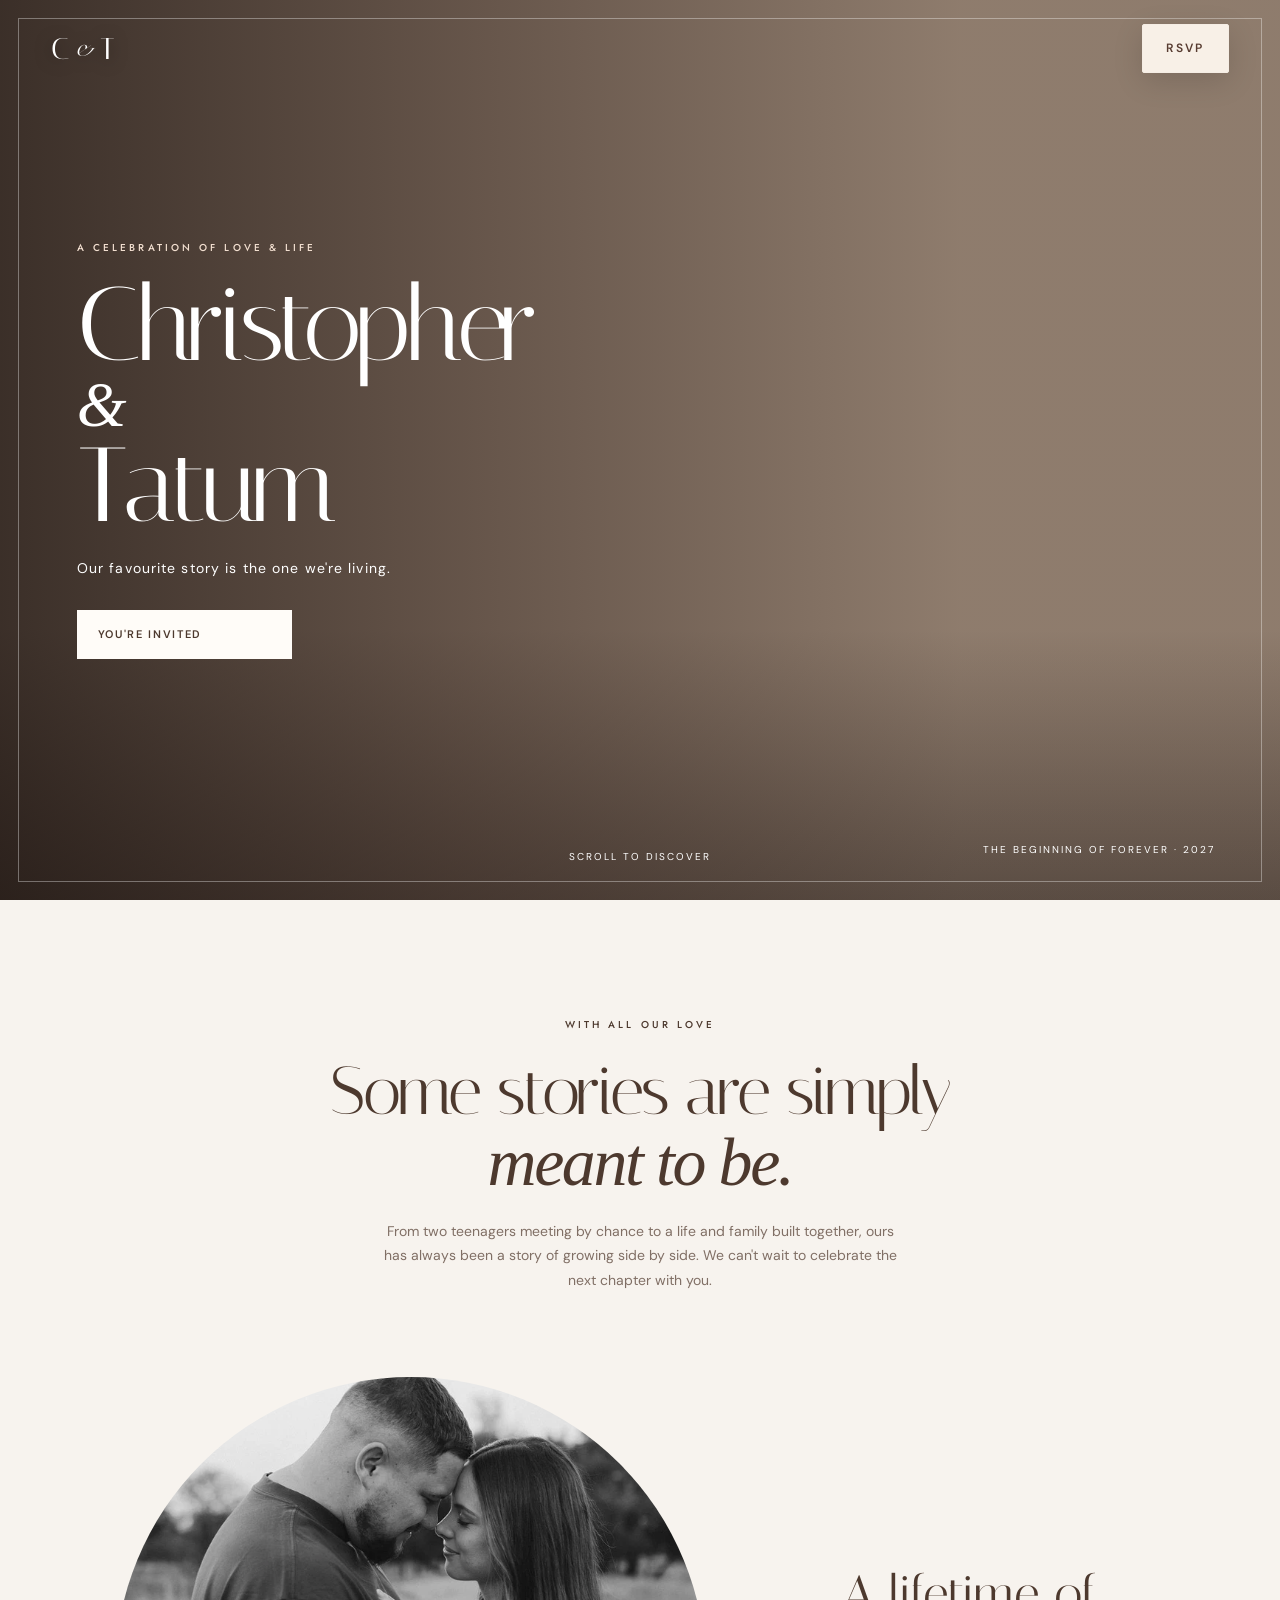
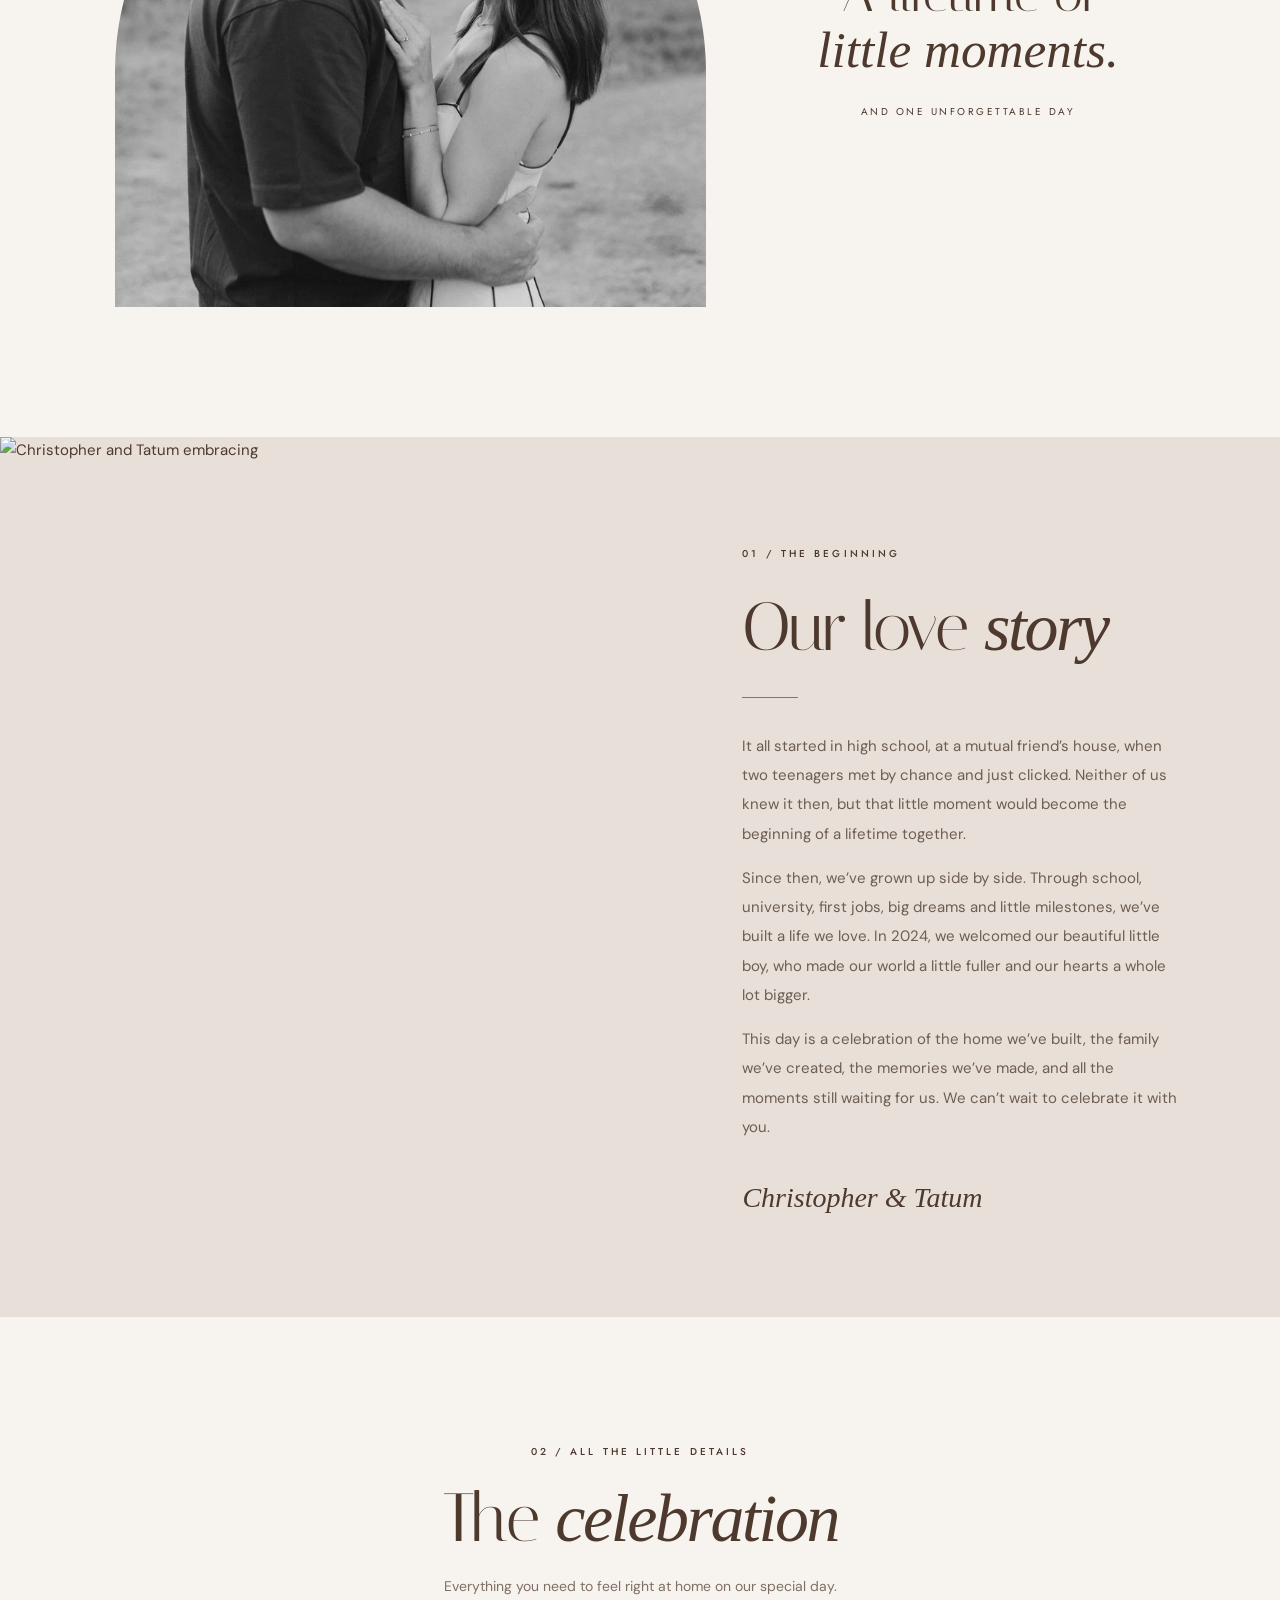
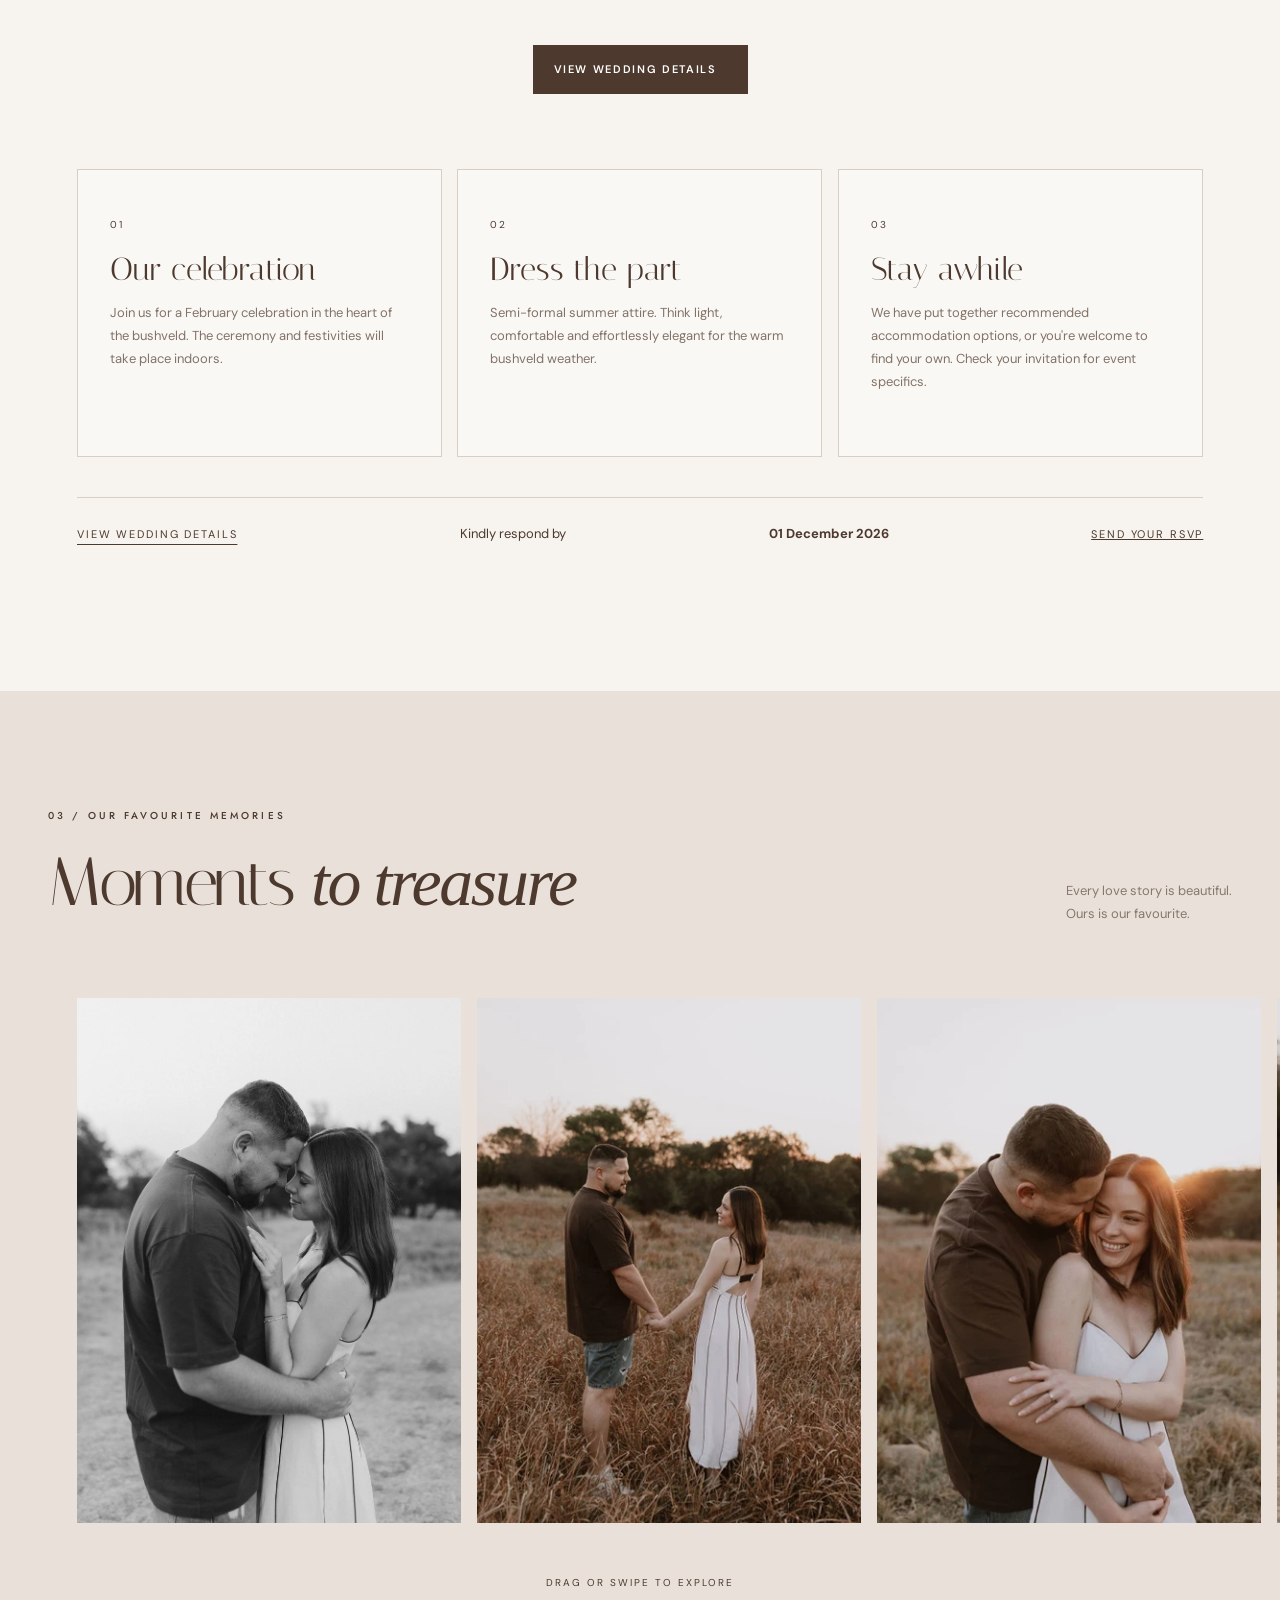
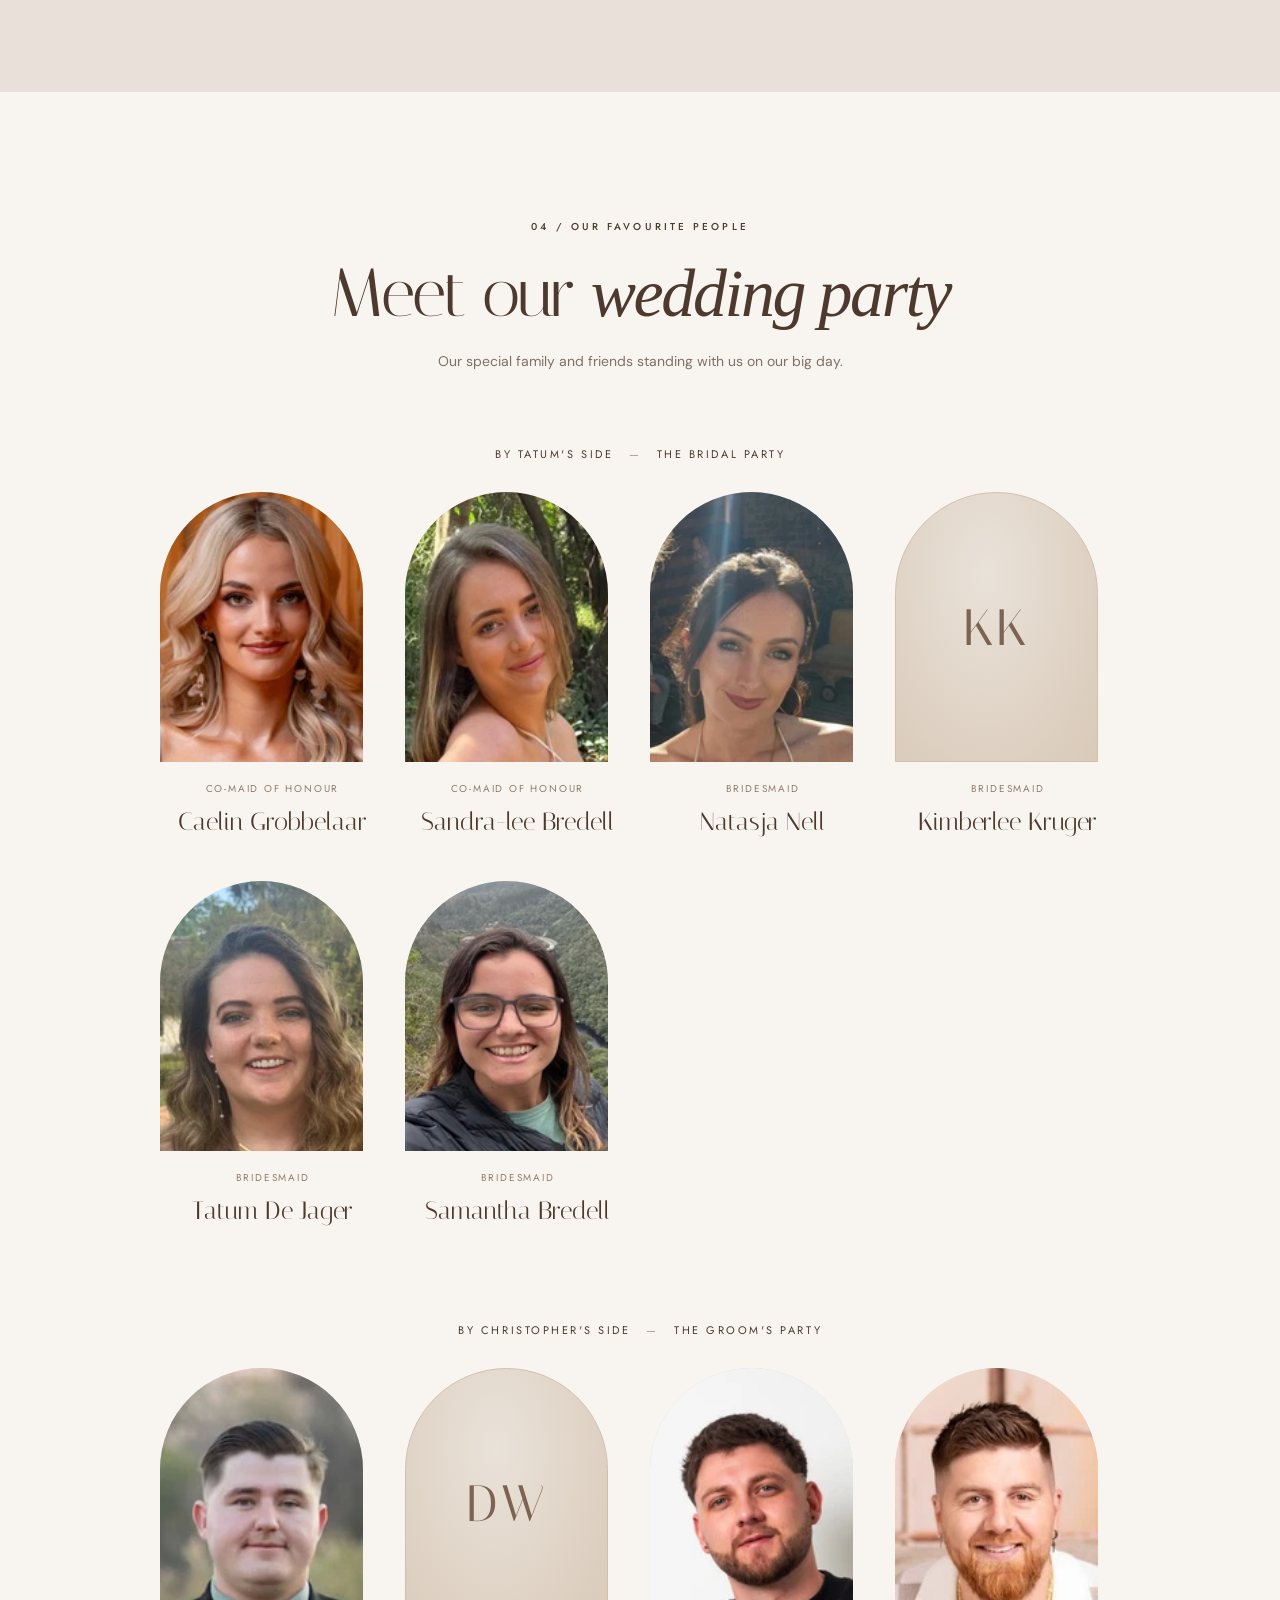
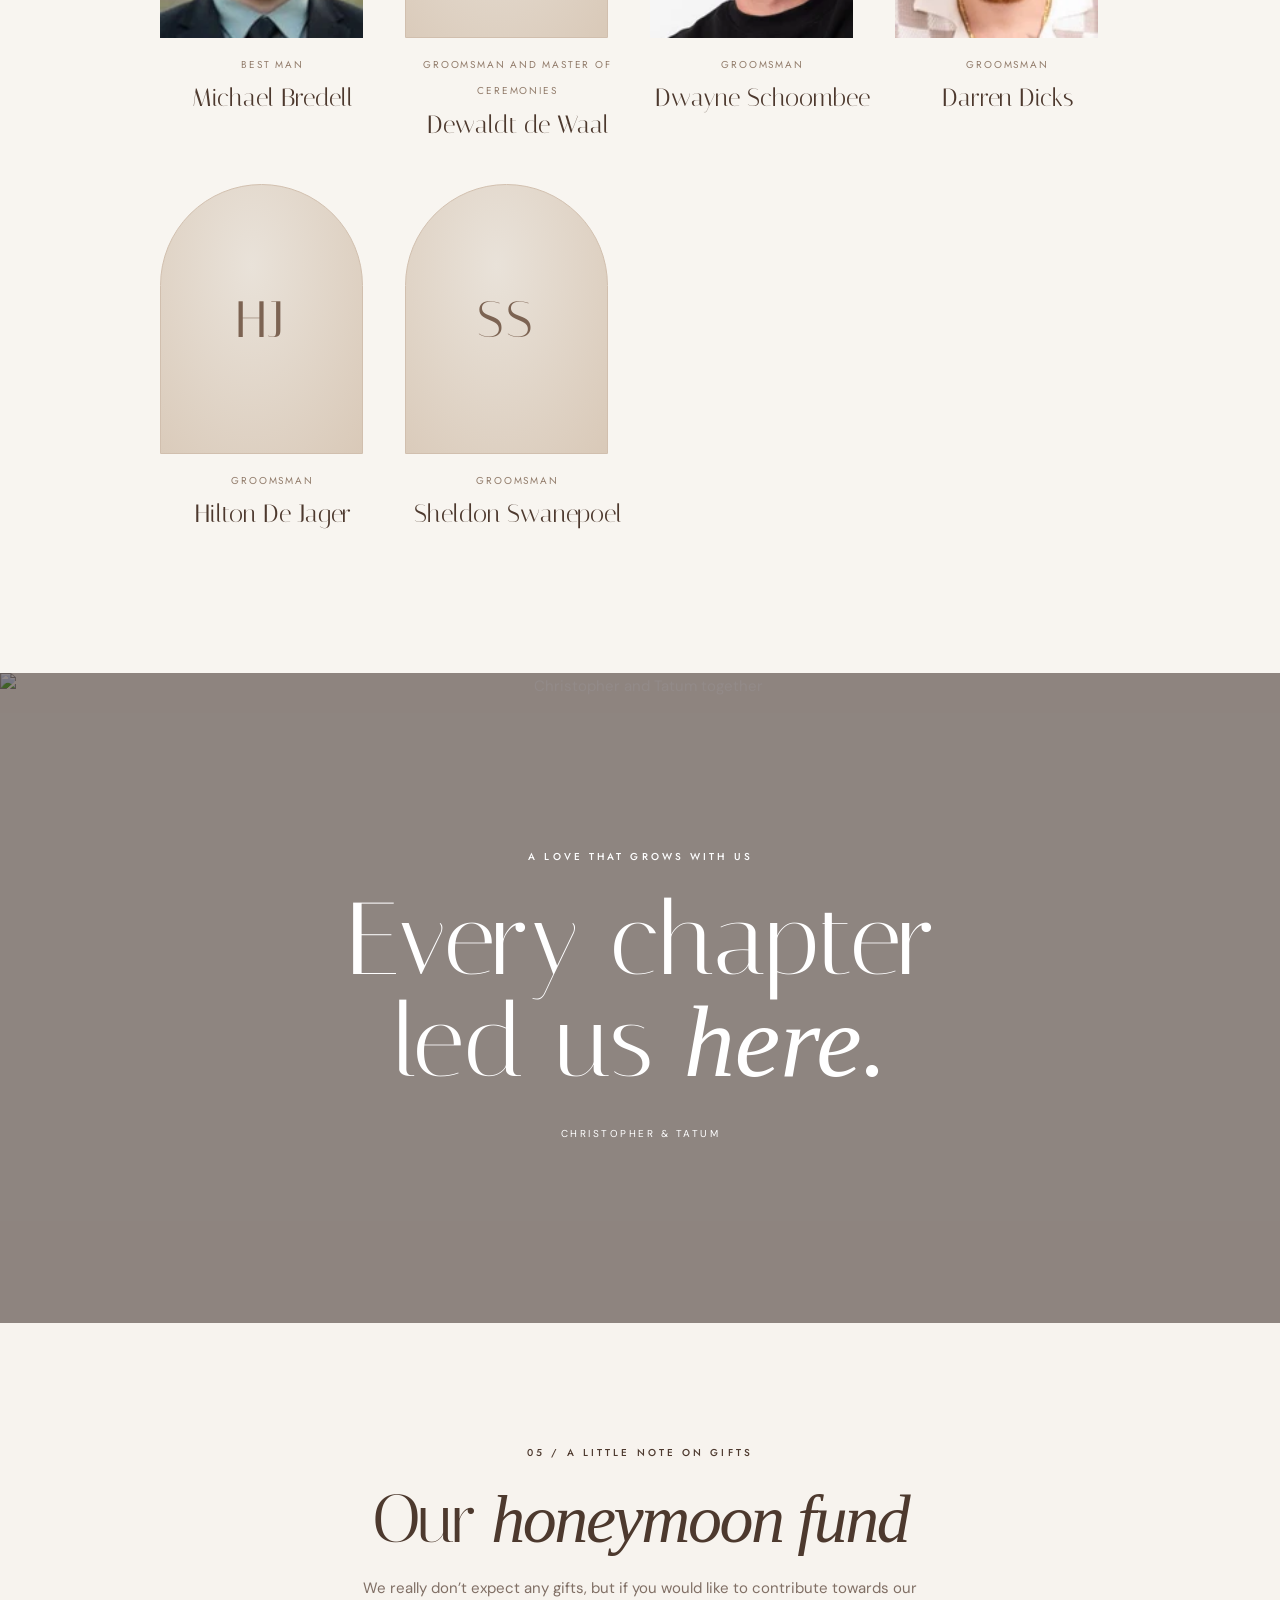
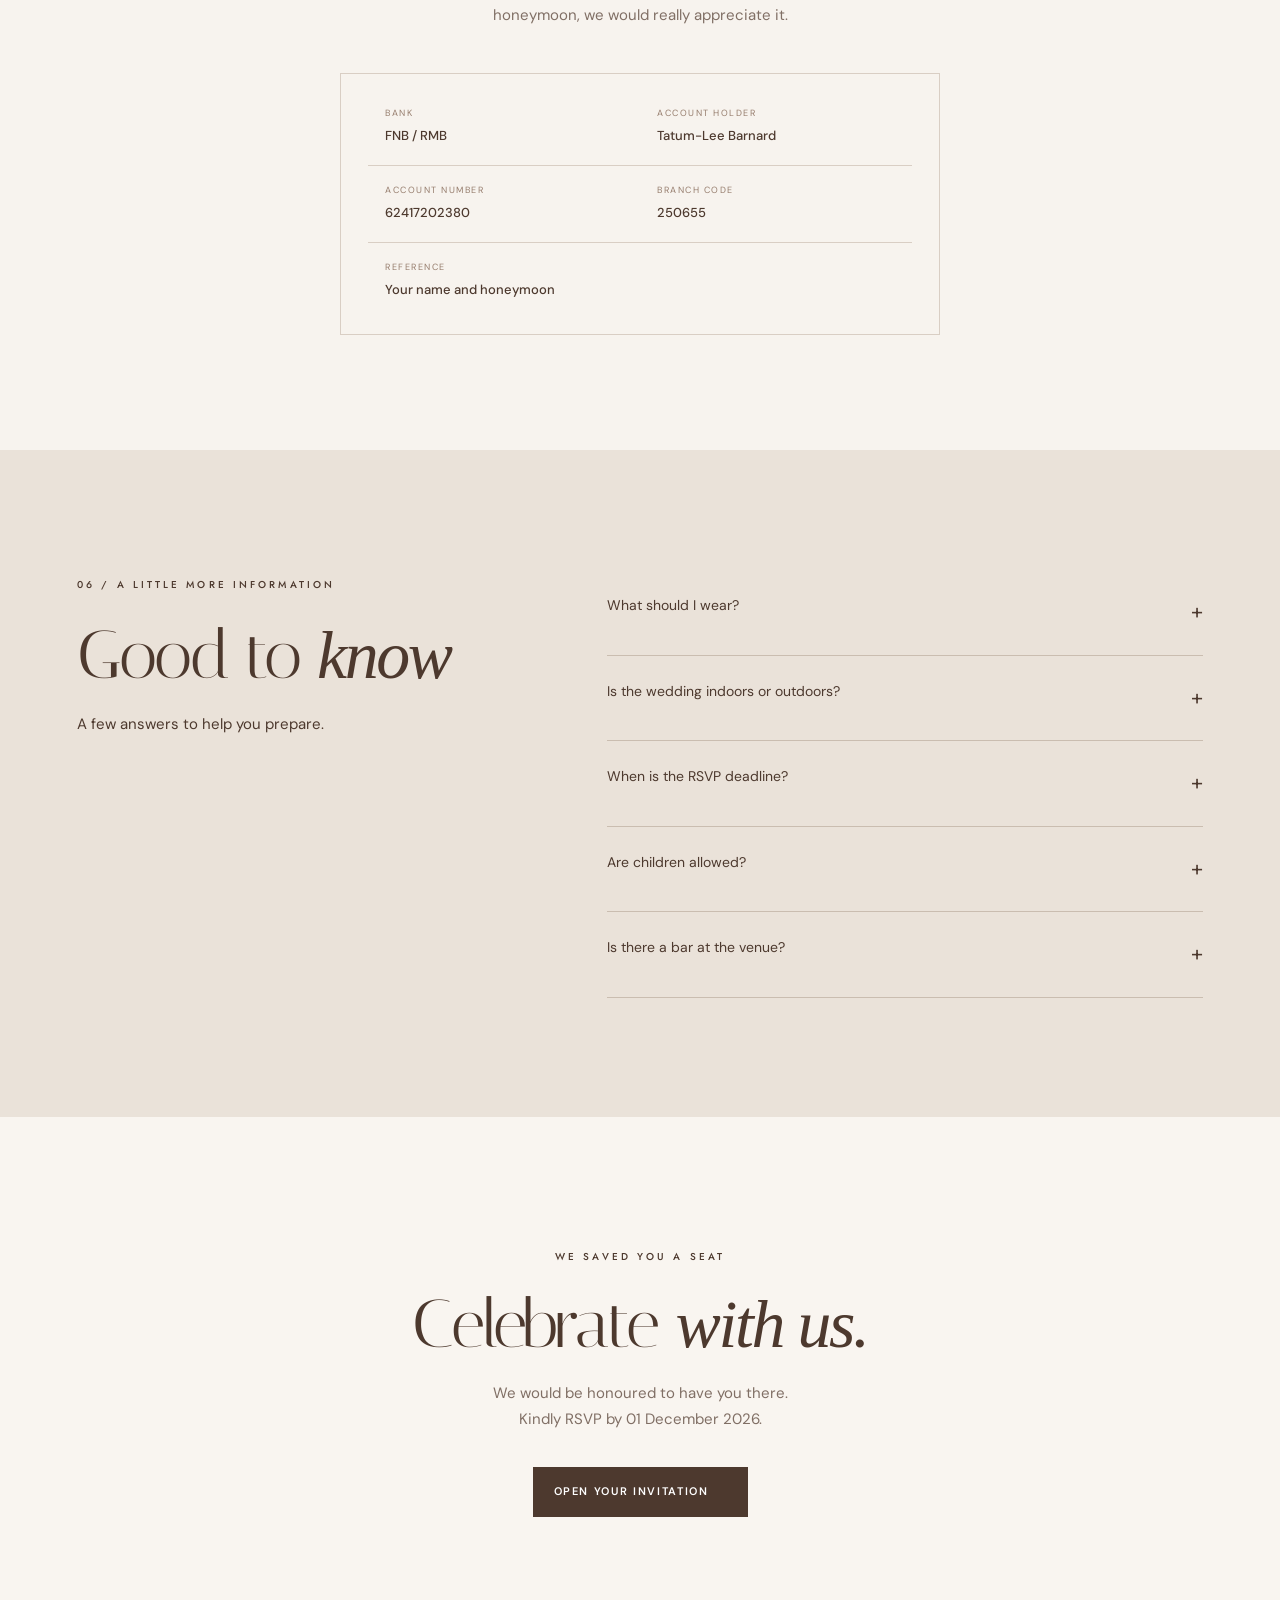
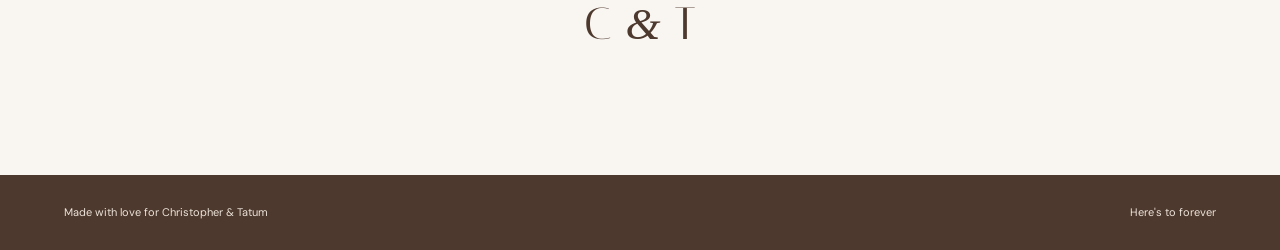
==== index.html @ 732351ff "Remove emojis, arrows and ornamental symbols from all pages Co-Authored-By: Claude Sonnet 5.5 <norep" ====
<!DOCTYPE html>

<html lang="en"><head><meta charset="utf-8"/><meta content="width=device-width, initial-scale=1" name="viewport"/><meta content="#f4efe9" name="theme-color"/><meta content="Celebrate the wedding of Christopher and Tatum. Their story, wedding party, guest information and RSVP." name="description"/><title>Christopher &amp; Tatum — Our Wedding</title><link href="https://fonts.googleapis.com" rel="preconnect"/><link crossorigin="" href="https://fonts.gstatic.com" rel="preconnect"/><link href="https://fonts.googleapis.com/css2?family=DM+Sans:wght@300;400;500;600&amp;family=Italiana&amp;family=Jost:wght@300;400;500&amp;display=swap" rel="stylesheet"/><link href="styles.css" rel="stylesheet"/></head><body>
<div aria-hidden="true" id="progress"></div>
<header class="floating-header"><a aria-label="Christopher and Tatum home" class="monogram" href="#top">C <i>&amp;</i> T</a><a class="head-rsvp" href="rsvp.html">RSVP</a></header>
<main id="top">
<section class="hero"><div class="hero-image"><img alt="Christopher and Tatum together in the bushveld" fetchpriority="high" src="https://pehrklnvmjwsuyjyjtjq.supabase.co/storage/v1/object/public/Wedding%20Pictures/WhatsApp%20Image%202026-10-19%20at%2013.33.57%20%281%29.jpeg"/></div><div class="hero-shade"></div><div class="hero-frame"></div><div class="hero-content"><div class="eyebrow hero-kicker">A celebration of love &amp; life</div><h1><span>Christopher</span><em>&amp;</em><span>Tatum</span></h1><p>Our favourite story is the one we're living.</p><a class="btn btn-light" href="rsvp.html">You're invited</a></div><a class="scroll-cue" href="#welcome"><span>Scroll to discover</span></a><div class="hero-counter">THE BEGINNING OF FOREVER · 2027</div></section>
<section class="welcome cream" id="welcome"><div class="section-intro reveal"><span class="eyebrow">With all our love</span><h2>Some stories are simply <em>meant to be.</em></h2><p>From two teenagers meeting by chance to a life and family built together, ours has always been a story of growing side by side. We can't wait to celebrate the next chapter with you.</p></div><div class="intro-images"><figure class="arch-image reveal"><img alt="Christopher and Tatum sharing a moment" loading="lazy" src="assets/couple-2.webp"/></figure><div class="intro-quote reveal">A lifetime of<br/><em>little moments.</em><span>and one unforgettable day</span></div></div></section>
<section class="story" id="story"><div class="story-photo reveal"><img alt="Christopher and Tatum embracing" loading="lazy" src="https://pehrklnvmjwsuyjyjtjq.supabase.co/storage/v1/object/public/Wedding%20Pictures/WhatsApp%20Image%202026-10-19%20at%2013.33.58.jpeg"/></div><div class="story-copy reveal"><span class="eyebrow">01 / The beginning</span><h2>Our love <em>story</em></h2><div class="rule"></div><p>It all started in high school, at a mutual friend’s house, when two teenagers met by chance and just clicked. Neither of us knew it then, but that little moment would become the beginning of a lifetime together.</p><p>Since then, we’ve grown up side by side. Through school, university, first jobs, big dreams and little milestones, we’ve built a life we love. In 2024, we welcomed our beautiful little boy, who made our world a little fuller and our hearts a whole lot bigger.</p><p>This day is a celebration of the home we’ve built, the family we’ve created, the memories we’ve made, and all the moments still waiting for us. We can’t wait to celebrate it with you.</p><span class="signature">Christopher &amp; Tatum</span></div></section>
<section class="details cream" id="details"><div class="section-intro reveal"><span class="eyebrow">02 / All the little details</span><h2>The <em>celebration</em></h2><p>Everything you need to feel right at home on our special day.</p><a class="btn btn-dark details-action" href="rsvp.html?view=details">View wedding details</a></div><div class="details-grid"><article class="detail-card reveal"><span class="card-number">01</span><h3>Our celebration</h3><p>Join us for a February celebration in the heart of the bushveld. The ceremony and festivities will take place indoors.</p></article><article class="detail-card reveal"><span class="card-number">02</span><h3>Dress the part</h3><p>Semi-formal summer attire. Think light, comfortable and effortlessly elegant for the warm bushveld weather.</p></article><article class="detail-card reveal"><span class="card-number">03</span><h3>Stay awhile</h3><p>We have put together recommended accommodation options, or you're welcome to find your own. Check your invitation for event specifics.</p></article></div><div class="detail-foot reveal"><a class="view-details-link" href="rsvp.html?view=details">View wedding details</a>Kindly respond by <strong>01 December 2026</strong><a href="rsvp.html">Send your RSVP</a></div></section>
<section class="gallery-section" id="gallery"><div class="gallery-head reveal"><div><span class="eyebrow">03 / Our favourite memories</span><h2>Moments <em>to treasure</em></h2></div><p>Every love story is beautiful.<br/>Ours is our favourite.</p></div><div aria-label="Photo gallery" class="gallery-track"><button aria-label="Enlarge photo 1" class="gallery-card" data-image="assets/couple-2.webp" type="button"><img alt="Christopher and Tatum sharing a tender moment" loading="lazy" src="assets/couple-2.webp"/></button><button aria-label="Enlarge photo 2" class="gallery-card" data-image="assets/couple-3.webp" type="button"><img alt="Christopher and Tatum holding hands outdoors" loading="lazy" src="assets/couple-3.webp"/></button><button aria-label="Enlarge photo 3" class="gallery-card" data-image="assets/couple-4.webp" type="button"><img alt="Christopher and Tatum embracing in the grass" loading="lazy" src="assets/couple-4.webp"/></button><button aria-label="Enlarge photo 4" class="gallery-card" data-image="assets/couple-5.webp" type="button"><img alt="The couple smiling together at sunset" loading="lazy" src="assets/couple-5.webp"/></button><button aria-label="Enlarge photo 5" class="gallery-card" data-image="assets/couple-6.webp" type="button"><img alt="The couple sharing a happy moment" loading="lazy" src="assets/couple-6.webp"/></button><button aria-label="Enlarge photo 6" class="gallery-card" data-image="assets/couple-7.webp" type="button"><img alt="Christopher and Tatum walking hand in hand" loading="lazy" src="assets/couple-7.webp"/></button></div><p class="gallery-hint">Drag or swipe to explore</p></section>
<section class="party-section cream" id="party"><div class="section-intro reveal"><span class="eyebrow">04 / Our favourite people</span><h2>Meet our <em>wedding party</em></h2><p>Our special family and friends standing with us on our big day.</p></div><div class="party-label reveal">BY TATUM'S SIDE <span>—</span> THE BRIDAL PARTY</div><div class="people-grid"><article class="person reveal"><div class="person-photo"><img alt="Portrait of Caelin Grobbelaar" loading="lazy" src="assets/party-1.webp"/></div><div class="person-info"><span>Co-Maid of Honour</span><h3>Caelin Grobbelaar</h3></div></article> <article class="person reveal"><div class="person-photo"><img alt="Portrait of Sandra-lee Bredell" loading="lazy" src="assets/party-2.webp"/></div><div class="person-info"><span>Co-Maid of Honour</span><h3>Sandra-lee Bredell</h3></div></article> <article class="person reveal"><div class="person-photo"><img alt="Portrait of Natasja Nell" loading="lazy" src="assets/party-3.webp"/></div><div class="person-info"><span>Bridesmaid</span><h3>Natasja Nell</h3></div></article><article class="person reveal"><div aria-label="Portrait not provided for Kimberlee Kruger" class="person-photo placeholder-photo" role="img"><div aria-hidden="true" class="portrait-monogram"><strong>KK</strong></div></div><div class="person-info"><span>Bridesmaid</span><h3>Kimberlee Kruger</h3></div></article> <article class="person reveal"><div class="person-photo"><img alt="Portrait of Tatum De Jager" loading="lazy" src="assets/party-4.webp"/></div><div class="person-info"><span>Bridesmaid</span><h3>Tatum De Jager</h3></div></article> <article class="person reveal"><div class="person-photo"><img alt="Portrait of Samantha Bredell" loading="lazy" src="assets/party-5.webp"/></div><div class="person-info"><span>Bridesmaid</span><h3>Samantha Bredell</h3></div></article></div><div class="party-label reveal">BY CHRISTOPHER'S SIDE <span>—</span> THE GROOM'S PARTY</div><div class="people-grid"><article class="person reveal"><div class="person-photo"><img alt="Portrait of Michael Bredell" loading="lazy" src="assets/party-6.webp"/></div><div class="person-info"><span>Best man</span><h3>Michael Bredell</h3></div></article><article class="person reveal"><div aria-label="Portrait not provided for Dewaldt de Waal" class="person-photo placeholder-photo" role="img"><div aria-hidden="true" class="portrait-monogram"><strong>DW</strong></div></div><div class="person-info"><span>Groomsman and Master of Ceremonies</span><h3>Dewaldt de Waal</h3></div></article> <article class="person reveal"><div class="person-photo"><img alt="Portrait of Dwayne Schoombee" loading="lazy" src="assets/party-7.webp"/></div><div class="person-info"><span>Groomsman</span><h3>Dwayne Schoombee</h3></div></article> <article class="person reveal"><div class="person-photo"><img alt="Portrait of Darren Dicks" loading="lazy" src="assets/party-8.webp"/></div><div class="person-info"><span>Groomsman</span><h3>Darren Dicks</h3></div></article><article class="person reveal"><div aria-label="Portrait not provided for Hilton De Jager" class="person-photo placeholder-photo" role="img"><div aria-hidden="true" class="portrait-monogram"><strong>HJ</strong></div></div><div class="person-info"><span>Groomsman</span><h3>Hilton De Jager</h3></div></article><article class="person reveal"><div aria-label="Portrait not provided for Sheldon Swanepoel" class="person-photo placeholder-photo" role="img"><div aria-hidden="true" class="portrait-monogram"><strong>SS</strong></div></div><div class="person-info"><span>Groomsman</span><h3>Sheldon Swanepoel</h3></div></article></div></section>
<section class="quote-section"><img alt="Christopher and Tatum together" loading="lazy" src="https://pehrklnvmjwsuyjyjtjq.supabase.co/storage/v1/object/public/Wedding%20Pictures/WhatsApp%20Image%202026-10-19%20at%2013.33.59%20%282%29.jpeg"/><div class="quote-overlay"></div><div class="quote-content reveal"><div class="eyebrow">A love that grows with us</div><h2>Every chapter<br/>led us <em>here.</em></h2><span>CHRISTOPHER &amp; TATUM</span></div></section>
<section class="fund-section cream" id="gifts"><div class="fund-inner reveal"><span class="eyebrow">05 / A little note on gifts</span><h2>Our <em>honeymoon fund</em></h2><p>We really don’t expect any gifts, but if you would like to contribute towards our honeymoon, we would really appreciate it.</p><div class="bank-box"><div><small>BANK</small><strong>FNB / RMB</strong></div><div><small>ACCOUNT HOLDER</small><strong>Tatum-Lee Barnard</strong></div><div><small>ACCOUNT NUMBER</small><strong>62417202380</strong></div><div><small>BRANCH CODE</small><strong>250655</strong></div><div class="wide"><small>REFERENCE</small><strong>Your name and honeymoon</strong></div></div></div></section>
<section class="faq-section" id="faq"><div class="faq-heading reveal"><span class="eyebrow">06 / A little more information</span><h2>Good to <em>know</em></h2><p>A few answers to help you prepare.</p></div><div class="faq-list reveal"><details class="faq-item"><summary>What should I wear?<span aria-hidden="true">+</span></summary><p>Semi-formal summer attire. As the wedding is in the heart of the bushveld in February, please keep it light, comfortable and elegant.</p></details><details class="faq-item"><summary>Is the wedding indoors or outdoors?<span aria-hidden="true">+</span></summary><p>Both the ceremony and celebration will take place indoors.</p></details><details class="faq-item"><summary>When is the RSVP deadline?<span aria-hidden="true">+</span></summary><p>Please submit your RSVP by 01 December 2026.</p></details><details class="faq-item"><summary>Are children allowed?<span aria-hidden="true">+</span></summary><p>We love your little ones, but this is an adults-only celebration unless children are specifically mentioned on your invitation.</p></details><details class="faq-item"><summary>Is there a bar at the venue?<span aria-hidden="true">+</span></summary><p>There is a cash bar. Card facilities may be limited, so we recommend bringing cash.</p></details></div></section>
<section class="final-cta"><span class="eyebrow">We saved you a seat</span><h2>Celebrate <em>with us.</em></h2><p>We would be honoured to have you there.<br/>Kindly RSVP by 01 December 2026.</p><a class="btn btn-dark" href="rsvp.html">Open your invitation</a><div class="final-signature">C <em>&amp;</em> T</div></section>
</main><footer>Made with love for Christopher &amp; Tatum <span>Here's to forever</span></footer>
<div aria-label="Wedding photograph" aria-modal="true" class="lightbox" hidden="" id="lightbox" role="dialog"><button aria-label="Close enlarged photo" class="lightbox-close" type="button">Close</button><button aria-label="Previous photo" class="lightbox-prev" type="button">Previous</button><img alt="Enlarged wedding photograph" id="lightbox-image"/><button aria-label="Next photo" class="lightbox-next" type="button">Next</button></div><script defer="" src="script.js"></script></body></html>
---- styles.css ----
:root{--cream:#f7f3ee;--paper:#fffcf8;--ink:#4d392e;--taupe:#8b7262;--gold:#a9947d;--line:#d9cec4}*{box-sizing:border-box}html{scroll-behavior:smooth}body{margin:0;background:var(--cream);color:var(--ink);font:400 15px/1.75 'DM Sans',sans-serif;overflow-x:hidden}a{color:inherit}button{font:inherit}img{display:block;width:100%;height:100%;object-fit:cover}.cream{background:var(--cream)}em{font-weight:400;font-style:italic;font-family:Georgia,serif}.eyebrow{font:500 10px/1.4 Jost,sans-serif;letter-spacing:.31em;text-transform:uppercase}.floating-header{position:fixed;top:24px;left:clamp(16px,4vw,70px);right:clamp(16px,4vw,70px);z-index:40;display:flex;align-items:center;justify-content:space-between;pointer-events:none}.floating-header a{pointer-events:auto}.monogram{display:flex;align-items:center;gap:6px;text-decoration:none;color:#fff;font:30px Italiana,serif;text-shadow:0 2px 16px #0008;transition:color .3s}.monogram i{font-size:20px}.head-rsvp{background:#f8f0e7;color:#583c31;border:1px solid #f5ede4;box-shadow:0 8px 30px #0002;border-radius:2px;text-decoration:none;font-size:12px;font-weight:600;letter-spacing:.2em;padding:13px 23px;transition:transform .3s,background .3s}.head-rsvp:hover{background:#e9dccb;transform:translateY(-3px)}.head-rsvp span{font-size:17px;margin-left:13px}.header-scrolled .monogram{color:var(--ink);text-shadow:0 1px 18px #fff}.hero{min-height:760px;height:100svh;position:relative;background:#9f8b7a;color:white;overflow:hidden;display:grid;place-items:center;text-align:center}.hero-image,.hero-shade,.hero-frame{position:absolute;inset:0}.hero-image img{animation:heroZoom 19s ease-out both;object-position:center 43%}.hero-shade{background:linear-gradient(180deg,#291a1890 0%,#2c1a1440 32%,#2719108a 100%)}.hero-frame{inset:18px;border:1px solid #ffffff59;pointer-events:none}.hero-content{position:relative;z-index:2;padding:30px;animation:enter 1.25s .15s both}.hero h1{font:clamp(75px,11vw,170px)/.87 Italiana,Georgia,serif;letter-spacing:-.05em;margin:27px 0 20px}.hero h1 span{display:block}.hero h1 em{display:block;font:italic clamp(43px,6vw,80px) Georgia,serif;line-height:1.1}.hero-content p{font-size:14px;letter-spacing:.08em;margin:16px 0 30px}.hero-kicker{color:#f2dfd0}.btn{display:inline-flex;align-items:center;justify-content:space-between;gap:45px;padding:15px 21px;min-width:215px;text-decoration:none;letter-spacing:.15em;text-transform:uppercase;font-size:11px;font-weight:600;transition:transform .3s,background .3s}.btn:hover{transform:translateY(-5px)}.btn span{font-size:19px}.btn-light{background:var(--paper);color:var(--ink)}.btn-dark{background:var(--ink);color:white}.scroll-cue{position:absolute;bottom:35px;left:50%;transform:translateX(-50%);color:white;display:flex;align-items:center;gap:13px;text-decoration:none;z-index:3;font-size:10px;text-transform:uppercase;letter-spacing:.2em}.scroll-cue b{font-size:20px}.hero-counter{position:absolute;bottom:42px;right:65px;font-size:10px;letter-spacing:.2em}.welcome{padding:110px clamp(22px,6vw,100px) 130px}.section-intro{text-align:center;max-width:640px;margin:auto}.section-intro h2,.gallery-head h2,.story-copy h2,.faq-heading h2,.fund-inner h2,.final-cta h2{font:clamp(42px,5.3vw,83px)/1.05 Italiana,Georgia,serif;font-weight:400;letter-spacing:-.035em;margin:20px 0}.section-intro p{font-size:14px;color:#806f65;max-width:520px;margin:20px auto}.intro-images{position:relative;max-width:1050px;margin:85px auto 0;display:grid;grid-template-columns:1.2fr .8fr;align-items:center;gap:65px}.arch-image{margin:0;height:530px;overflow:hidden;border-radius:350px 350px 0 0}.intro-quote{text-align:center;font:clamp(31px,4vw,64px)/1.1 Italiana,serif}.intro-quote em{display:block}.intro-quote span{display:block;font:10px Jost,sans-serif;letter-spacing:.25em;text-transform:uppercase;margin-top:25px}.story{display:grid;grid-template-columns:1fr 1fr;min-height:750px;background:#e8e0d8}.story-photo{min-height:710px;overflow:hidden}.story-photo img{transition:transform 1s}.story-photo:hover img{transform:scale(1.04)}.story-copy{align-self:center;padding:clamp(40px,8vw,130px)}.story-copy h2{margin-top:26px}.story-copy p{color:#6d5d53;line-height:1.95}.rule{width:56px;height:1px;background:var(--taupe);margin:34px 0}.signature{font:italic 28px Georgia,serif;display:block;margin-top:40px}.details,.party-section,.faq-section{padding:120px clamp(18px,6vw,110px)}.details-grid{max-width:1140px;margin:75px auto 40px;display:grid;grid-template-columns:repeat(3,1fr);gap:15px}.detail-card{border:1px solid var(--line);padding:40px 32px 50px;background:#ffffff6b;transition:transform .35s,box-shadow .35s}.detail-card:hover{transform:translateY(-8px);box-shadow:0 20px 40px #5b3b2314}.detail-icon{font-size:40px;margin:25px 0}.card-number{font-size:10px;letter-spacing:.18em}.detail-card h3{font:32px Italiana,serif;margin:14px 0}.detail-card p{color:#827267;font-size:13px}.detail-foot{display:flex;align-items:center;justify-content:space-between;max-width:1140px;margin:auto;border-top:1px solid var(--line);padding:25px 0;font-size:13px}.detail-foot a{text-transform:uppercase;letter-spacing:.17em;font-size:11px}.gallery-section{padding:110px 0 90px;background:#e9e1d9;overflow:hidden}.gallery-head{display:flex;justify-content:space-between;align-items:end;max-width:1300px;margin:0 auto 60px;padding:0 48px}.gallery-head p{font-size:13px;color:#87776c}.gallery-track{display:flex;overflow-x:auto;gap:16px;padding:0 6vw 24px;scroll-snap-type:x mandatory;scrollbar-width:thin;scrollbar-color:#aa9789 transparent}.gallery-card{position:relative;border:0;min-width:clamp(260px,30vw,410px);height:clamp(360px,41vw,540px);padding:0;overflow:hidden;background:#b8a79b;scroll-snap-align:center;cursor:zoom-in}.gallery-card img{transition:transform .7s}.gallery-card:hover img{transform:scale(1.065)}.zoom-icon{position:absolute;right:16px;bottom:17px;background:#fffcf9ee;width:36px;height:36px;display:grid;place-items:center}.gallery-hint{text-align:center;font-size:10px;letter-spacing:.2em;text-transform:uppercase;margin-top:27px}.party-section{background:#f8f5f0}.party-label{text-align:center;font:11px Jost,sans-serif;letter-spacing:.23em;margin:72px auto 30px}.party-label span{margin:0 10px;color:var(--gold)}.people-grid{display:grid;grid-template-columns:repeat(4,1fr);gap:28px;max-width:1230px;margin:0 auto}.person{min-width:0}.person-photo{height:clamp(210px,26vw,360px);border-radius:180px 180px 0 0;overflow:hidden;background:#dfd4c7}.person-photo img{object-position:center 22%;transition:transform .6s}.person:hover img{transform:scale(1.07)}.person-info{text-align:center;padding:20px 4px}.person-info span{font:10px Jost,sans-serif;letter-spacing:.18em;text-transform:uppercase;color:#927c6b}.person-info h3{font:25px Italiana,Georgia,serif;margin:7px 0}.quote-section{height:650px;position:relative;color:#fff;display:grid;place-items:center;text-align:center;overflow:hidden}.quote-section>img,.quote-overlay{position:absolute;inset:0}.quote-overlay{background:#2a1b1682}.quote-content{position:relative;padding:25px}.quote-content h2{font:clamp(55px,8vw,110px)/1 Italiana,serif;margin:25px 0}.quote-content>span{font-size:10px;letter-spacing:.25em}.fund-section{padding:115px 20px}.fund-inner{text-align:center;max-width:600px;margin:auto}.fund-inner p{color:#806f65}.bank-box{text-align:left;border:1px solid var(--line);display:grid;grid-template-columns:1fr 1fr;margin:45px 0 0;padding:15px 27px}.bank-box div{border-bottom:1px solid var(--line);padding:17px}.bank-box .wide{grid-column:1/-1;border:0}.bank-box small{display:block;font-size:9px;letter-spacing:.17em;color:#967d6d}.bank-box strong{font-size:13px;font-weight:500}.faq-section{display:grid;grid-template-columns:.85fr 1.15fr;gap:90px;background:#eae2d9}.faq-heading h2{margin-top:24px}.faq-list{align-self:center}.faq-item{border-bottom:1px solid #cabdb0}.faq-item summary{list-style:none;cursor:pointer;padding:23px 0;font-size:14px;display:flex;justify-content:space-between;gap:18px}.faq-item summary::-webkit-details-marker{display:none}.faq-item summary span{font-size:22px;transition:transform .3s}.faq-item[open] summary span{transform:rotate(45deg)}.faq-item p{font-size:13px;color:#7d6d61;line-height:1.8;padding:0 30px 20px 0;margin:0}.final-cta{padding:125px 20px;text-align:center;background:#f9f5f0}.final-cta p{margin:20px auto 35px;color:#806f65}.final-signature{margin-top:80px;font:45px Italiana,serif}footer{background:#4d392e;color:#ede3d9;display:flex;justify-content:space-between;padding:28px 5vw;font-size:11px}.lightbox[hidden]{display:none}.lightbox{position:fixed;z-index:100;inset:0;background:#140d0be9;display:flex;justify-content:center;align-items:center}.lightbox img{width:auto;height:auto;max-height:85vh;max-width:83vw;object-fit:contain}.lightbox button{position:absolute;cursor:pointer;border:none;background:#ffffff20;color:#fff;padding:10px 15px;font-size:28px}.lightbox-close{top:25px;right:30px}.lightbox-prev{left:18px}.lightbox-next{right:18px}#progress{position:fixed;top:0;left:0;height:3px;width:0;background:#b69a82;z-index:100}.reveal{opacity:0;transform:translateY(30px);transition:opacity .9s,transform .9s}.reveal.visible{opacity:1;transform:translateY(0)}.head-rsvp:focus-visible,.btn:focus-visible,button:focus-visible{outline:3px solid #b69a82;outline-offset:4px}@keyframes heroZoom{from{transform:scale(1.13)}to{transform:scale(1)}}@keyframes enter{from{opacity:0;transform:translateY(24px)}to{opacity:1;transform:translateY(0)}}
@media(max-width:900px){.people-grid{grid-template-columns:repeat(3,1fr);gap:15px}.story-copy{padding:35px}.faq-section{gap:35px}.intro-images{gap:25px}.hero-counter{display:none}}@media(max-width:640px){.floating-header{left:17px;right:17px;top:17px}.monogram{font-size:26px}.head-rsvp{font-size:11px;padding:12px 15px;letter-spacing:.12em}.hero{min-height:620px;height:100svh}.hero-image img{object-position:52% center}.hero-frame{inset:9px}.hero h1{font-size:clamp(63px,16vw,100px)}.hero h1 em{font-size:55px}.hero-content p{font-size:12px}.scroll-cue{bottom:20px}.welcome{padding:80px 22px}.intro-images{display:block;margin-top:50px}.arch-image{height:420px}.intro-quote{padding:50px 0 0}.story{display:flex;flex-direction:column}.story-photo{min-height:0;height:420px}.story-copy{padding:60px 25px 75px}.details,.party-section,.faq-section{padding:75px 19px}.details-grid{grid-template-columns:1fr;gap:12px;margin-top:40px}.detail-card{padding:26px}.detail-icon{margin:5px 0;font-size:30px}.detail-card h3{margin:9px 0}.detail-card p{margin:5px 0}.detail-foot{display:block;text-align:center;line-height:2.3}.detail-foot a{display:block}.gallery-head{display:block;padding:0 23px;margin-bottom:35px}.gallery-track{gap:12px;padding-left:22px}.gallery-card{min-width:78vw;height:430px}.people-grid{grid-template-columns:repeat(2,minmax(0,1fr));gap:13px}.person-photo{height:245px}.person-info h3{font-size:20px}.party-label{font-size:9px;margin-top:48px}.quote-section{height:470px}.bank-box{padding:7px;gap:0}.bank-box div{padding:13px 8px}.bank-box strong{font-size:11px;overflow-wrap:anywhere}.faq-section{display:block}.faq-list{margin-top:35px}.final-cta{padding:85px 20px}footer{display:block;text-align:center}footer span{display:block;margin-top:7px}}@media(max-width:370px){.people-grid{grid-template-columns:repeat(2,minmax(0,1fr))}.person-photo{height:180px}.person-info h3{font-size:17px}.hero h1{font-size:62px}}@media(prefers-reduced-motion:reduce){*,*::before,*::after{animation-duration:.01ms!important;transition-duration:.01ms!important;scroll-behavior:auto!important}.reveal{opacity:1;transform:none}}

/* Compact, editorial wedding-party portraits — never billboard-sized */
.party-section .people-grid{max-width:960px;grid-template-columns:repeat(4,minmax(0,1fr));gap:clamp(10px,1.8vw,20px);margin-inline:auto}
.party-section .person{max-width:225px;width:100%;margin-inline:auto}
.party-section .person-photo{height:auto;aspect-ratio:3/4;max-height:270px;border-radius:130px 130px 0 0}
.party-section .person-photo img{width:100%;height:100%;object-fit:cover;object-position:center 24%}
.party-section .person-info{padding:12px 2px 18px}
@media(max-width:800px){.party-section .people-grid{max-width:570px;grid-template-columns:repeat(3,minmax(0,1fr));gap:12px}.party-section .person-photo{max-height:230px}}
@media(max-width:530px){.party-section .people-grid{max-width:390px;grid-template-columns:repeat(2,minmax(0,1fr));gap:12px}.party-section .person-photo{max-height:210px}.party-section .person-info{padding:10px 2px 14px}}

/* Missing original portraits: editorial placeholders, not unrelated stock faces. */
.party-section .placeholder-photo{display:grid;place-items:center;background:radial-gradient(ellipse at 45% 30%,#e9e2d9,#d9c9b8);border:1px solid #d1bfae}
.portrait-monogram{display:grid;place-items:center;gap:8px;color:#7c6352}.portrait-monogram span{font:32px Georgia,serif}.portrait-monogram strong{font:clamp(36px,4vw,58px) Italiana,Georgia,serif;font-weight:400;letter-spacing:.06em}

/* Editorial hero composition: couple to the right, lettering to the left */
@media (min-width: 641px) {
  .hero { place-items: center start; text-align: left; }
  .hero-content { width: min(52vw, 740px); margin-left: clamp(30px, 6vw, 115px); padding: 25px 0; }
  .hero h1 { font-size: clamp(70px, 8.2vw, 132px); margin: 24px 0; }
  .hero h1 em { font-size: clamp(42px, 5vw, 70px); }
  .hero-image { overflow: hidden; }
  .hero-image img { object-position: center 43%; animation: heroShiftRight 19s ease-out both; }
  .hero-shade { background: linear-gradient(90deg, rgba(24,15,12,.74) 0%, rgba(35,22,18,.47) 36%, rgba(23,15,13,.12) 75%), linear-gradient(0deg, rgba(23,15,13,.44), transparent 30%); }
}
@keyframes heroShiftRight { from { transform:translateX(13%) scale(1.30); } to { transform:translateX(11%) scale(1.25); } }
@media (max-width: 640px) {
  .hero-image img {object-position: 44% center;}
  .hero-content { transform: none; padding: 25px 19px; }
  .hero h1 { text-shadow: 0 2px 20px #23150f55; }
}

/* Wedding details CTA and cinematic interaction layer */
.details-action{display:inline-flex;margin-top:26px;text-decoration:none}
.view-details-link{display:inline-flex;align-items:center;margin-right:20px;text-decoration:underline;text-underline-offset:6px}
.cover-details{max-width:440px;margin:20px auto 20px;text-align:center;border-top:1px solid #c8bfaf;border-bottom:1px solid #c8bfaf;padding:16px 4px;color:#554b41}
.cover-details-title{letter-spacing:3px;font-size:10px;margin:0 0 14px;color:#6c7159;font-weight:600}
.cover-details-grid{display:grid;grid-template-columns:repeat(2,minmax(0,1fr));gap:13px 20px}
.cover-details-grid div{display:grid;gap:4px}
.cover-details-grid span{font-size:9px;letter-spacing:1.5px;color:#777366}
.cover-details-grid strong{font-size:12px;font-weight:500;line-height:1.35}
@media(max-width:520px){.cover-details{margin:12px auto;padding:12px 4px}.cover-details-grid{gap:8px 12px}.cover-details-grid strong{font-size:11px}}
/* Soft image movement only, respecting motion accessibility */
@media(prefers-reduced-motion:no-preference){.detail-card,.party-card,.gallery-item{transition:transform .65s cubic-bezier(.2,.8,.2,1),box-shadow .65s ease}.detail-card:hover,.party-card:hover,.gallery-item:hover{transform:translateY(-7px)}.reveal{will-change:opacity,transform}}

.lightbox-close,.lightbox-prev,.lightbox-next{font-size:13px!important;letter-spacing:.12em;text-transform:uppercase;}
.lightbox-prev,.lightbox-next{top:50%;transform:translateY(-50%)}
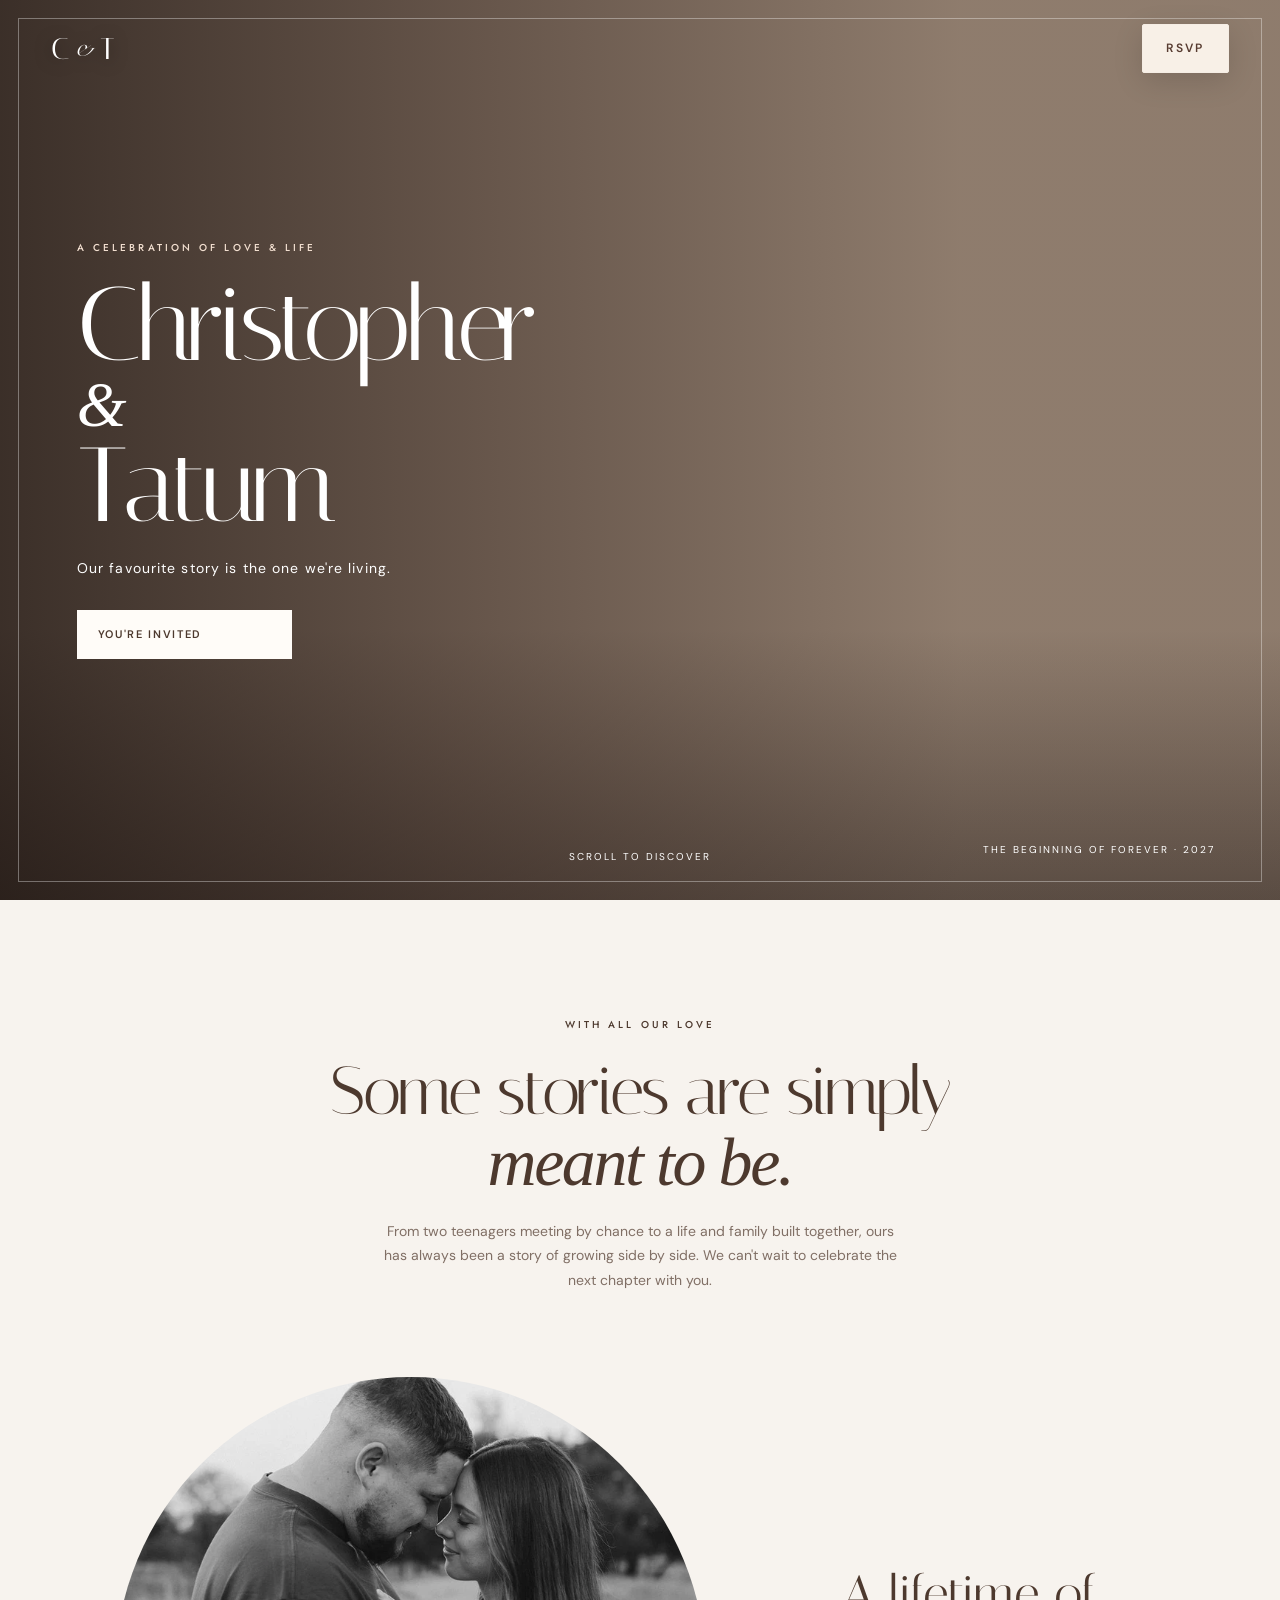
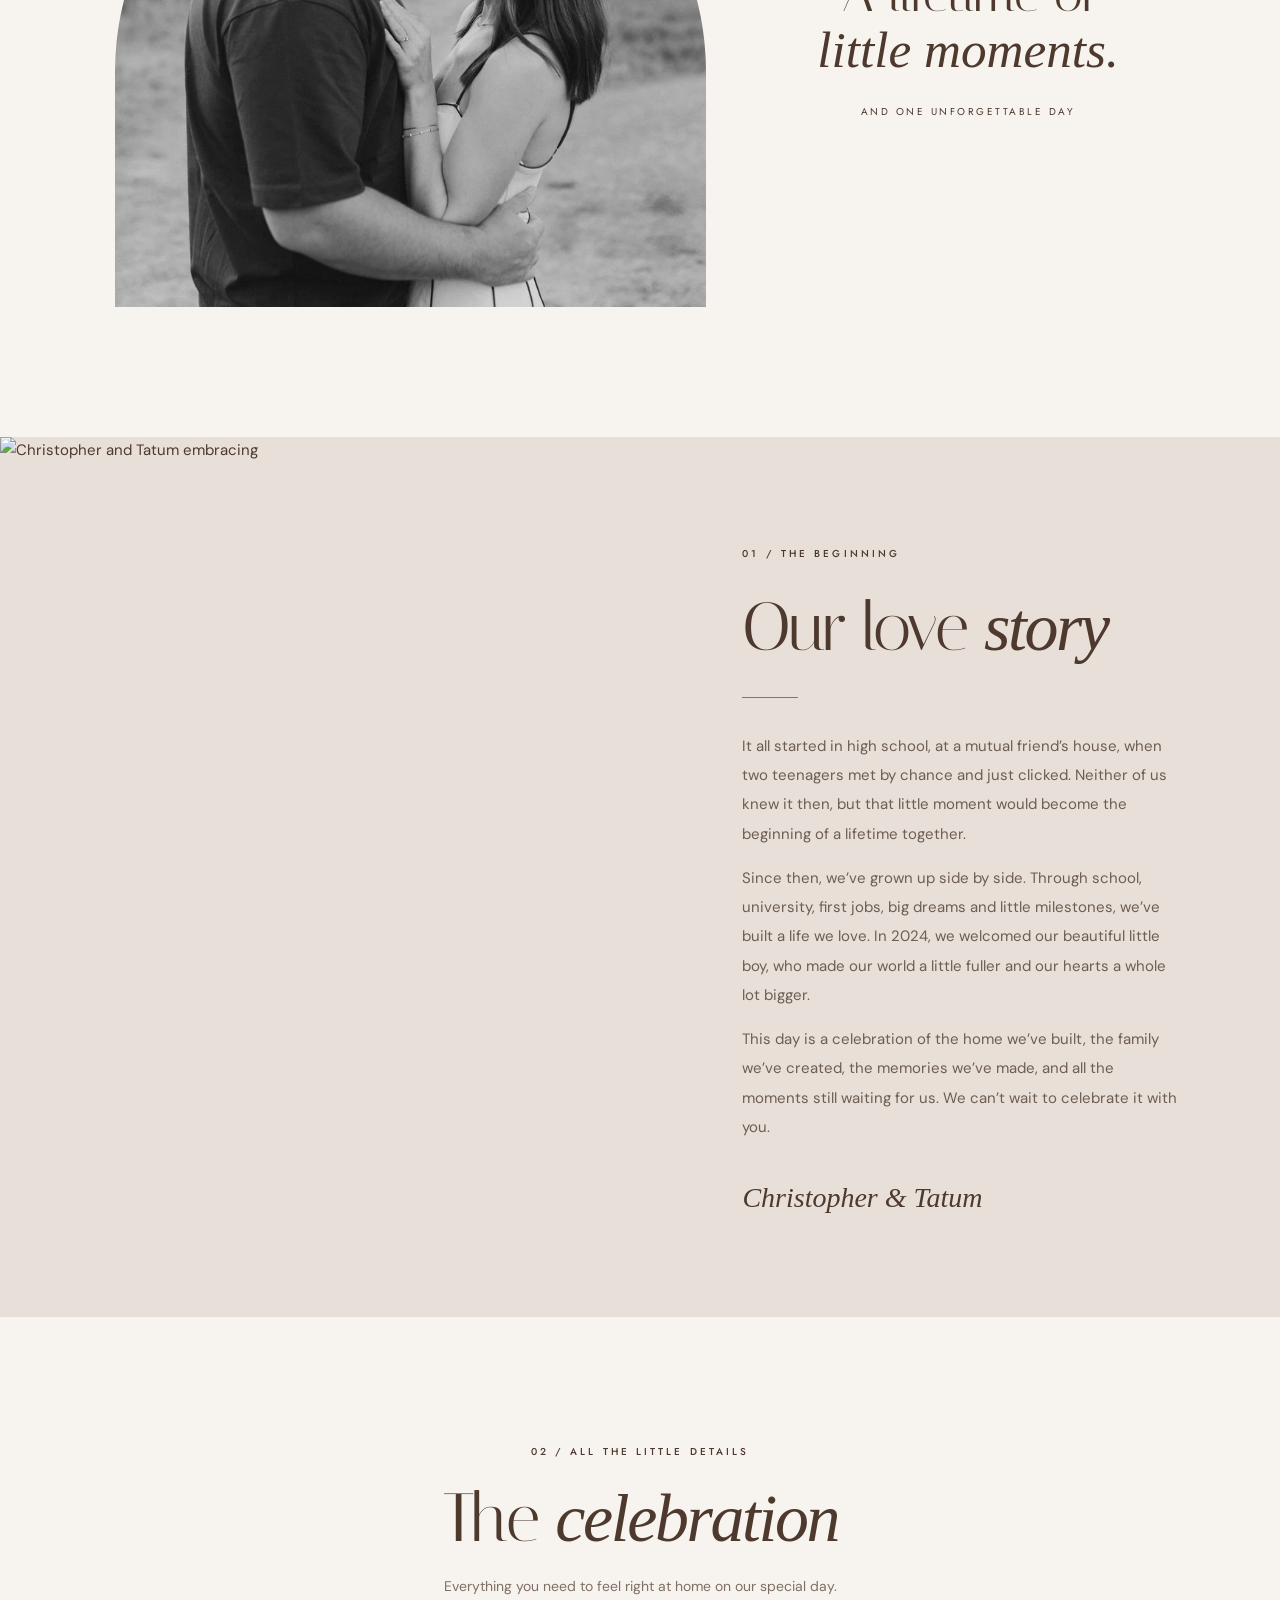
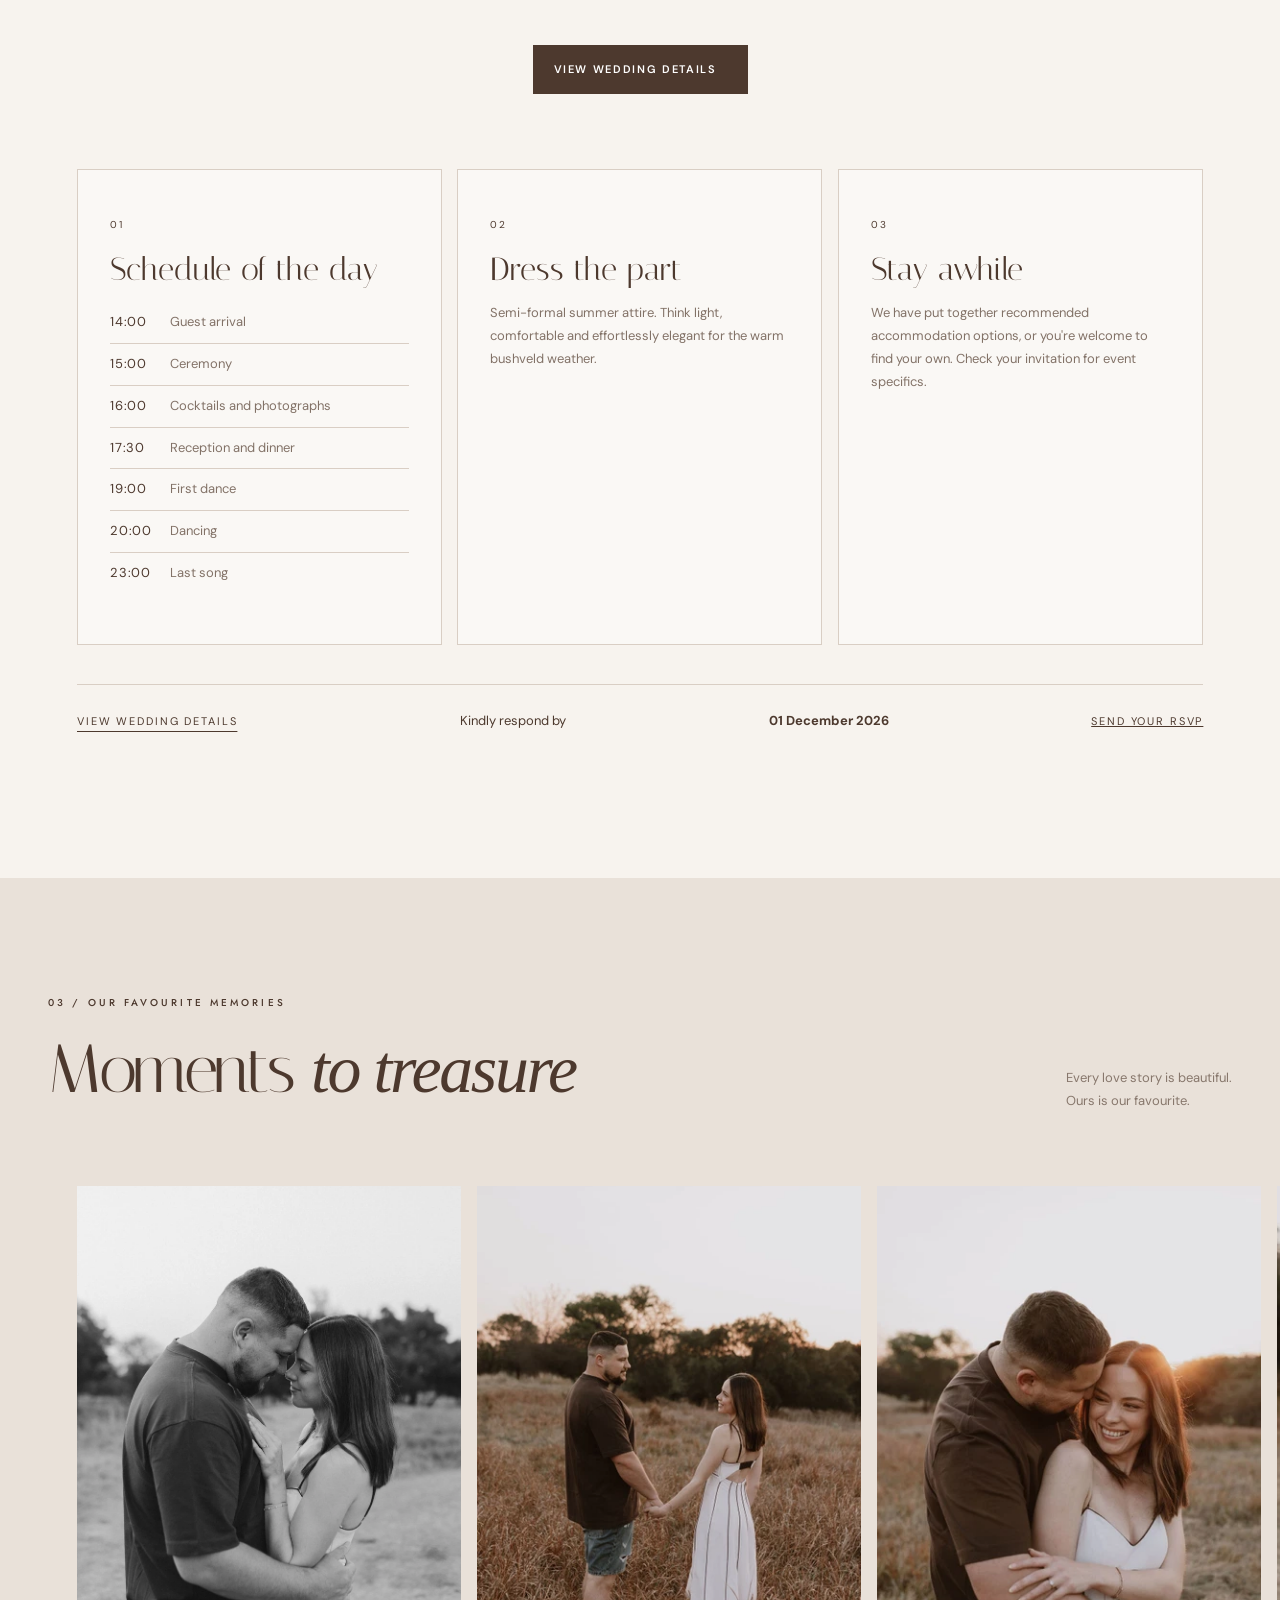
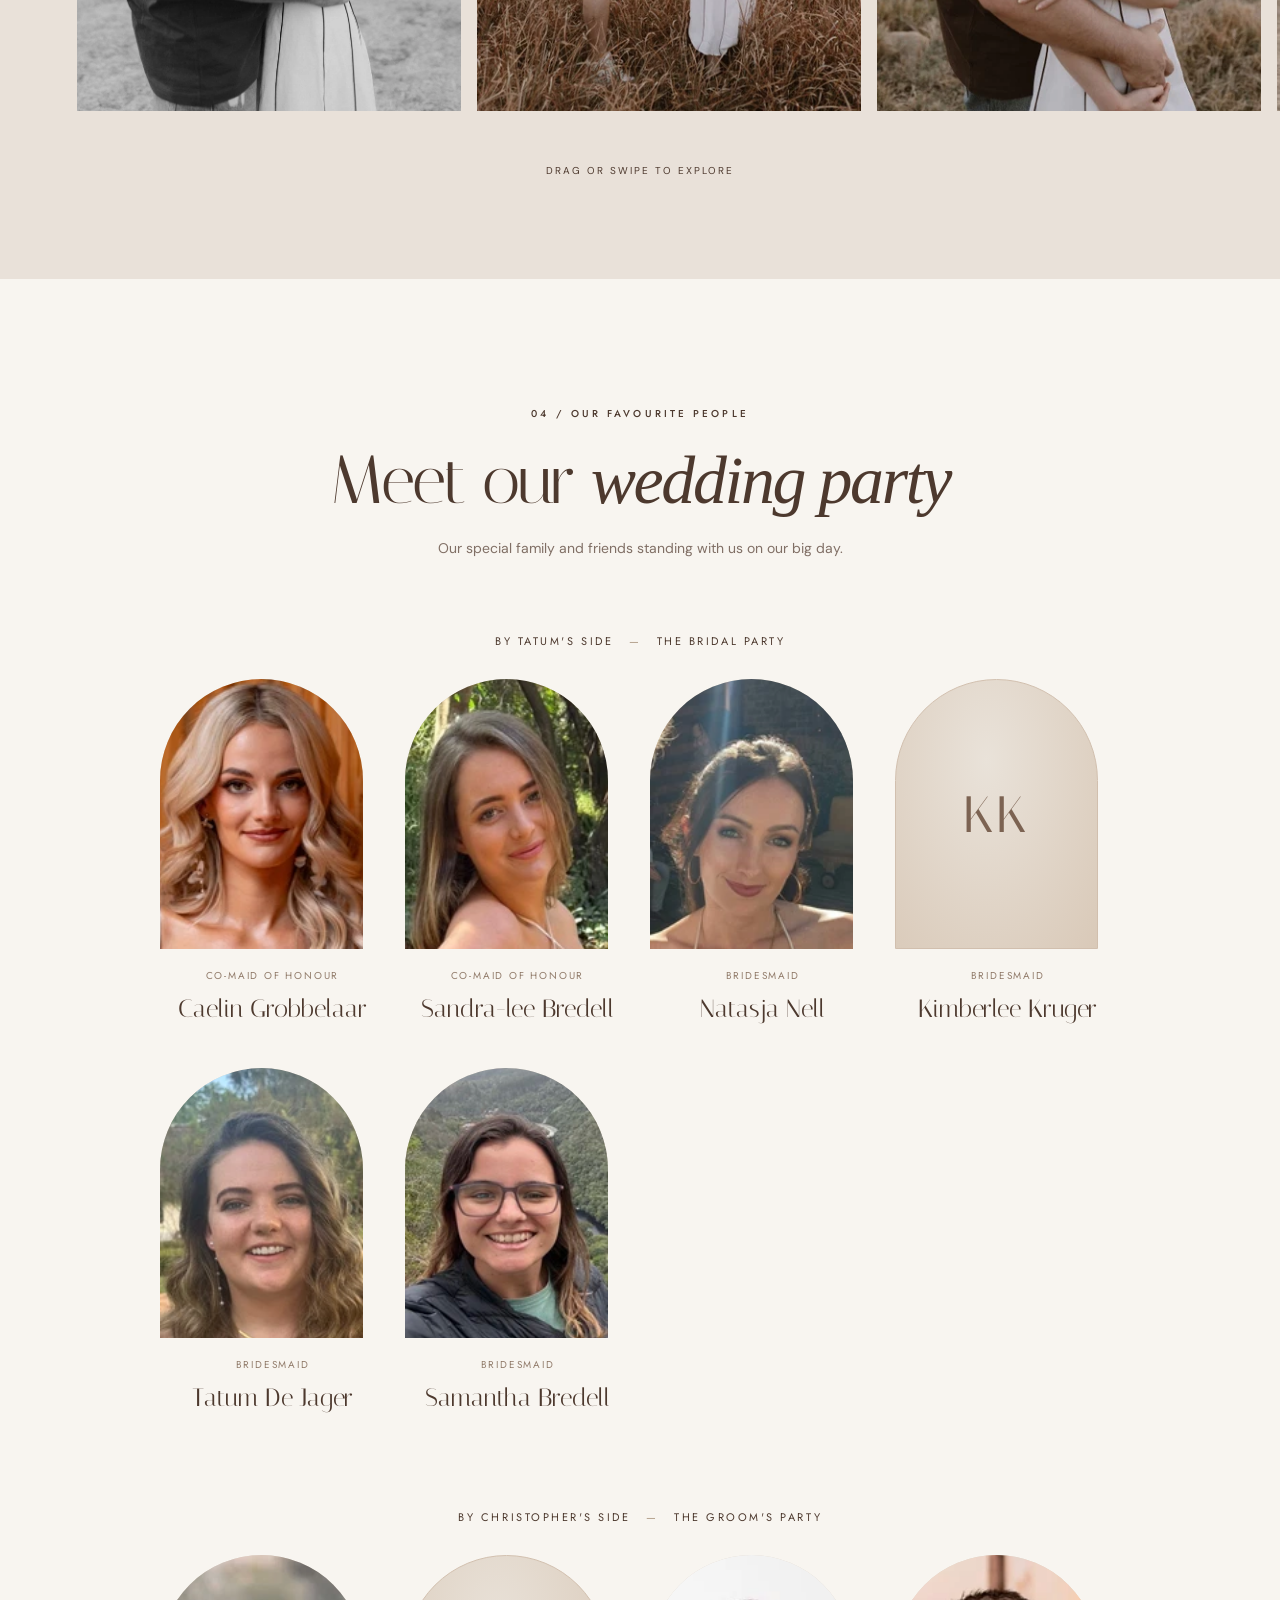
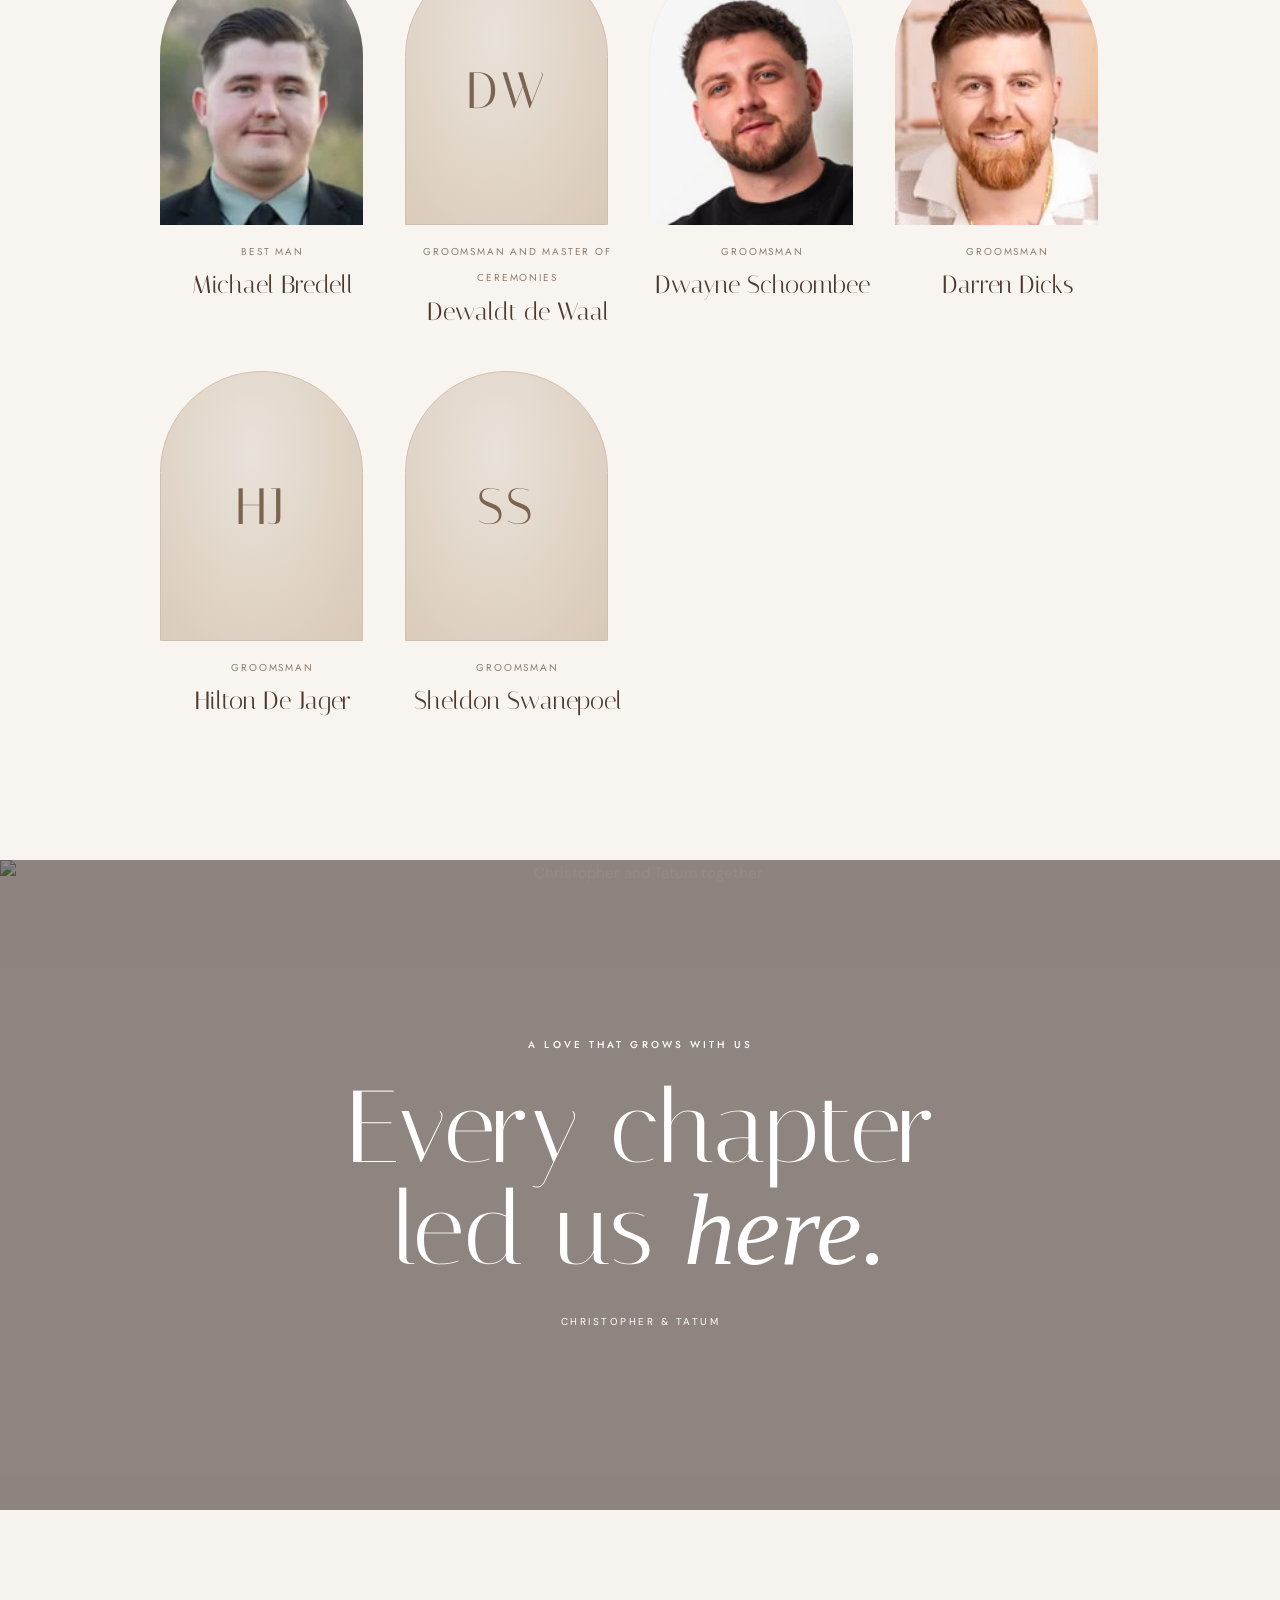
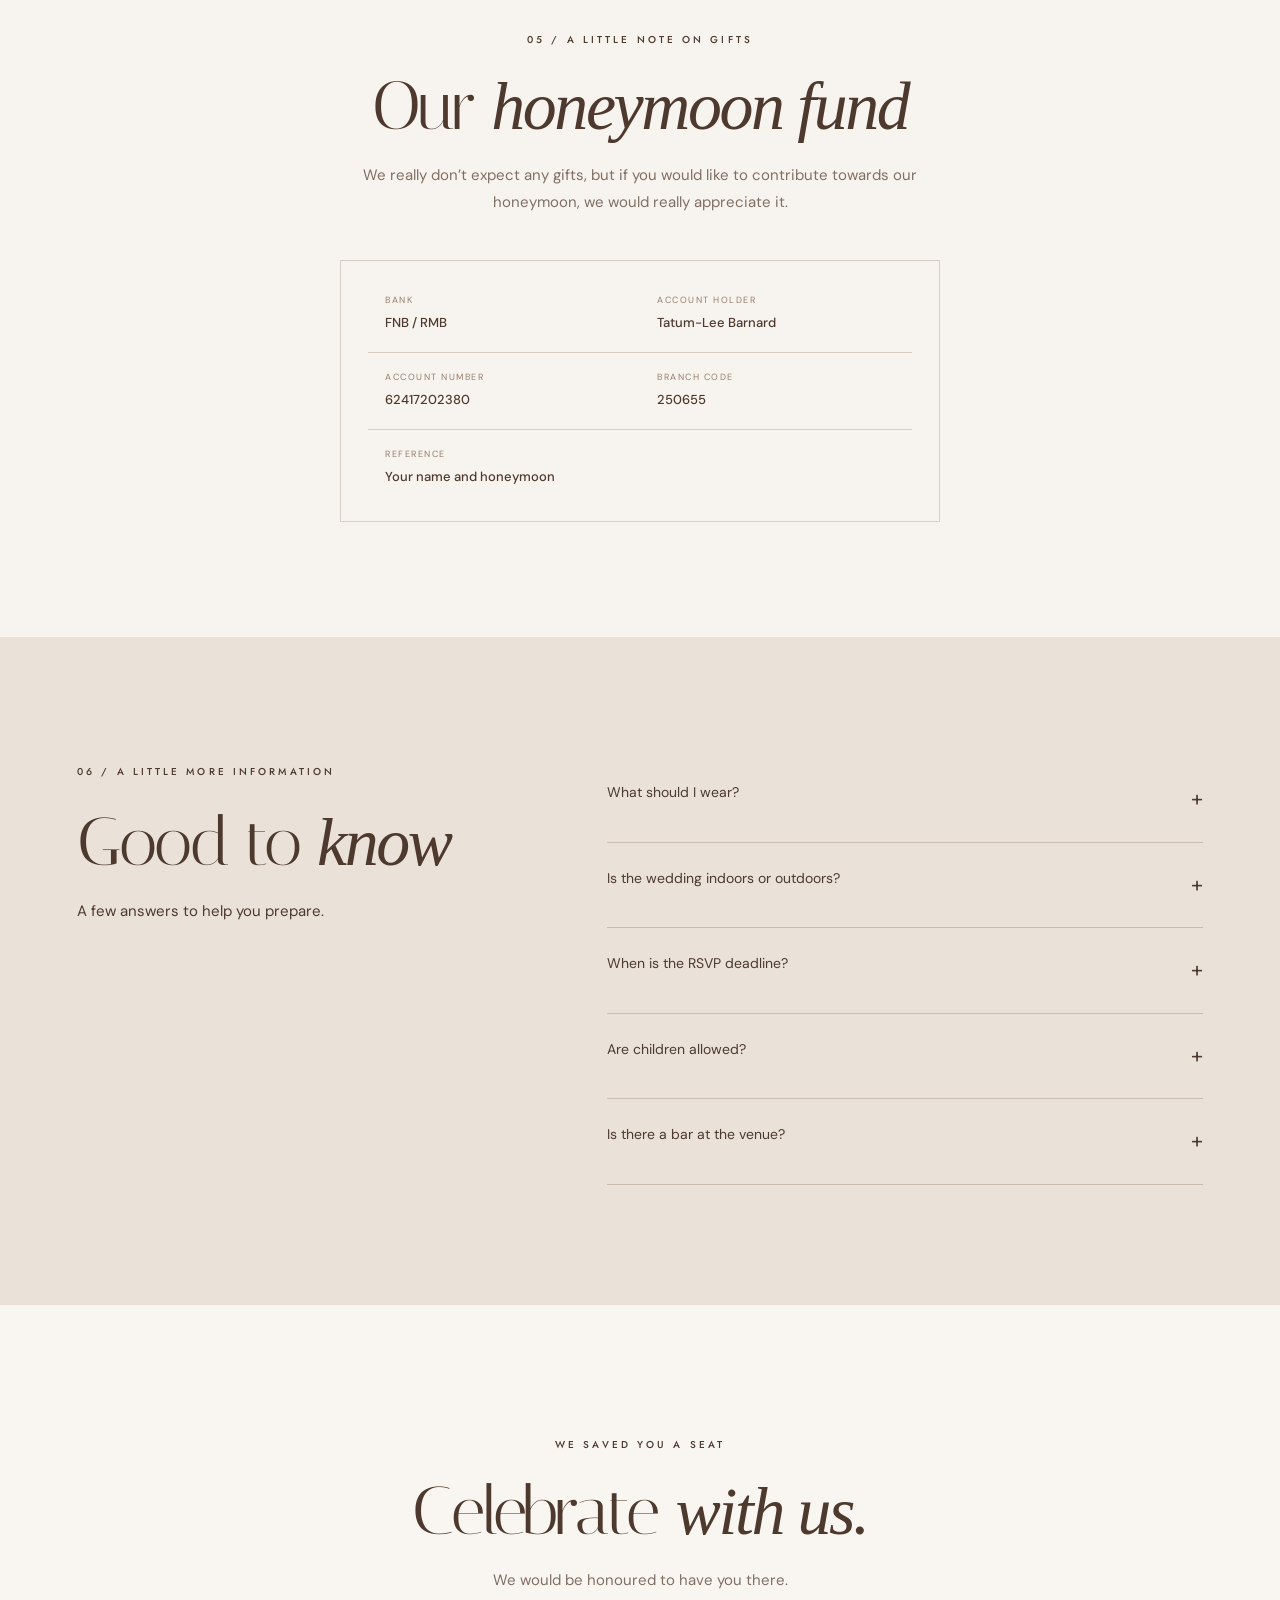
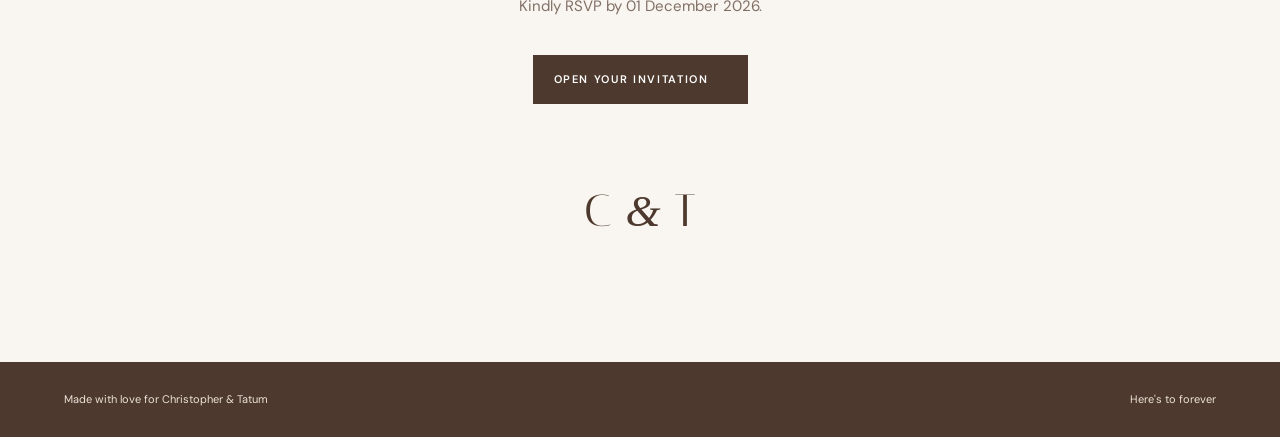
==== commit 552423b2: "Replace Our celebration card with a schedule of the day Co-Authored-By: Claude Sonnet 5.5 <noreply@a" ====
--- a/index.html
+++ b/index.html
@@ -7,7 +7,7 @@
 <section class="hero"><div class="hero-image"><img alt="Christopher and Tatum together in the bushveld" fetchpriority="high" src="https://pehrklnvmjwsuyjyjtjq.supabase.co/storage/v1/object/public/Wedding%20Pictures/WhatsApp%20Image%202026-10-19%20at%2013.33.57%20%281%29.jpeg"/></div><div class="hero-shade"></div><div class="hero-frame"></div><div class="hero-content"><div class="eyebrow hero-kicker">A celebration of love &amp; life</div><h1><span>Christopher</span><em>&amp;</em><span>Tatum</span></h1><p>Our favourite story is the one we're living.</p><a class="btn btn-light" href="rsvp.html">You're invited</a></div><a class="scroll-cue" href="#welcome"><span>Scroll to discover</span></a><div class="hero-counter">THE BEGINNING OF FOREVER · 2027</div></section>
 <section class="welcome cream" id="welcome"><div class="section-intro reveal"><span class="eyebrow">With all our love</span><h2>Some stories are simply <em>meant to be.</em></h2><p>From two teenagers meeting by chance to a life and family built together, ours has always been a story of growing side by side. We can't wait to celebrate the next chapter with you.</p></div><div class="intro-images"><figure class="arch-image reveal"><img alt="Christopher and Tatum sharing a moment" loading="lazy" src="assets/couple-2.webp"/></figure><div class="intro-quote reveal">A lifetime of<br/><em>little moments.</em><span>and one unforgettable day</span></div></div></section>
 <section class="story" id="story"><div class="story-photo reveal"><img alt="Christopher and Tatum embracing" loading="lazy" src="https://pehrklnvmjwsuyjyjtjq.supabase.co/storage/v1/object/public/Wedding%20Pictures/WhatsApp%20Image%202026-10-19%20at%2013.33.58.jpeg"/></div><div class="story-copy reveal"><span class="eyebrow">01 / The beginning</span><h2>Our love <em>story</em></h2><div class="rule"></div><p>It all started in high school, at a mutual friend’s house, when two teenagers met by chance and just clicked. Neither of us knew it then, but that little moment would become the beginning of a lifetime together.</p><p>Since then, we’ve grown up side by side. Through school, university, first jobs, big dreams and little milestones, we’ve built a life we love. In 2024, we welcomed our beautiful little boy, who made our world a little fuller and our hearts a whole lot bigger.</p><p>This day is a celebration of the home we’ve built, the family we’ve created, the memories we’ve made, and all the moments still waiting for us. We can’t wait to celebrate it with you.</p><span class="signature">Christopher &amp; Tatum</span></div></section>
-<section class="details cream" id="details"><div class="section-intro reveal"><span class="eyebrow">02 / All the little details</span><h2>The <em>celebration</em></h2><p>Everything you need to feel right at home on our special day.</p><a class="btn btn-dark details-action" href="rsvp.html?view=details">View wedding details</a></div><div class="details-grid"><article class="detail-card reveal"><span class="card-number">01</span><h3>Our celebration</h3><p>Join us for a February celebration in the heart of the bushveld. The ceremony and festivities will take place indoors.</p></article><article class="detail-card reveal"><span class="card-number">02</span><h3>Dress the part</h3><p>Semi-formal summer attire. Think light, comfortable and effortlessly elegant for the warm bushveld weather.</p></article><article class="detail-card reveal"><span class="card-number">03</span><h3>Stay awhile</h3><p>We have put together recommended accommodation options, or you're welcome to find your own. Check your invitation for event specifics.</p></article></div><div class="detail-foot reveal"><a class="view-details-link" href="rsvp.html?view=details">View wedding details</a>Kindly respond by <strong>01 December 2026</strong><a href="rsvp.html">Send your RSVP</a></div></section>
+<section class="details cream" id="details"><div class="section-intro reveal"><span class="eyebrow">02 / All the little details</span><h2>The <em>celebration</em></h2><p>Everything you need to feel right at home on our special day.</p><a class="btn btn-dark details-action" href="rsvp.html?view=details">View wedding details</a></div><div class="details-grid"><article class="detail-card reveal"><span class="card-number">01</span><h3>Schedule of the day</h3><ul class="schedule"><li><time>14:00</time><span>Guest arrival</span></li><li><time>15:00</time><span>Ceremony</span></li><li><time>16:00</time><span>Cocktails and photographs</span></li><li><time>17:30</time><span>Reception and dinner</span></li><li><time>19:00</time><span>First dance</span></li><li><time>20:00</time><span>Dancing</span></li><li><time>23:00</time><span>Last song</span></li></ul></article><article class="detail-card reveal"><span class="card-number">02</span><h3>Dress the part</h3><p>Semi-formal summer attire. Think light, comfortable and effortlessly elegant for the warm bushveld weather.</p></article><article class="detail-card reveal"><span class="card-number">03</span><h3>Stay awhile</h3><p>We have put together recommended accommodation options, or you're welcome to find your own. Check your invitation for event specifics.</p></article></div><div class="detail-foot reveal"><a class="view-details-link" href="rsvp.html?view=details">View wedding details</a>Kindly respond by <strong>01 December 2026</strong><a href="rsvp.html">Send your RSVP</a></div></section>
 <section class="gallery-section" id="gallery"><div class="gallery-head reveal"><div><span class="eyebrow">03 / Our favourite memories</span><h2>Moments <em>to treasure</em></h2></div><p>Every love story is beautiful.<br/>Ours is our favourite.</p></div><div aria-label="Photo gallery" class="gallery-track"><button aria-label="Enlarge photo 1" class="gallery-card" data-image="assets/couple-2.webp" type="button"><img alt="Christopher and Tatum sharing a tender moment" loading="lazy" src="assets/couple-2.webp"/></button><button aria-label="Enlarge photo 2" class="gallery-card" data-image="assets/couple-3.webp" type="button"><img alt="Christopher and Tatum holding hands outdoors" loading="lazy" src="assets/couple-3.webp"/></button><button aria-label="Enlarge photo 3" class="gallery-card" data-image="assets/couple-4.webp" type="button"><img alt="Christopher and Tatum embracing in the grass" loading="lazy" src="assets/couple-4.webp"/></button><button aria-label="Enlarge photo 4" class="gallery-card" data-image="assets/couple-5.webp" type="button"><img alt="The couple smiling together at sunset" loading="lazy" src="assets/couple-5.webp"/></button><button aria-label="Enlarge photo 5" class="gallery-card" data-image="assets/couple-6.webp" type="button"><img alt="The couple sharing a happy moment" loading="lazy" src="assets/couple-6.webp"/></button><button aria-label="Enlarge photo 6" class="gallery-card" data-image="assets/couple-7.webp" type="button"><img alt="Christopher and Tatum walking hand in hand" loading="lazy" src="assets/couple-7.webp"/></button></div><p class="gallery-hint">Drag or swipe to explore</p></section>
 <section class="party-section cream" id="party"><div class="section-intro reveal"><span class="eyebrow">04 / Our favourite people</span><h2>Meet our <em>wedding party</em></h2><p>Our special family and friends standing with us on our big day.</p></div><div class="party-label reveal">BY TATUM'S SIDE <span>—</span> THE BRIDAL PARTY</div><div class="people-grid"><article class="person reveal"><div class="person-photo"><img alt="Portrait of Caelin Grobbelaar" loading="lazy" src="assets/party-1.webp"/></div><div class="person-info"><span>Co-Maid of Honour</span><h3>Caelin Grobbelaar</h3></div></article> <article class="person reveal"><div class="person-photo"><img alt="Portrait of Sandra-lee Bredell" loading="lazy" src="assets/party-2.webp"/></div><div class="person-info"><span>Co-Maid of Honour</span><h3>Sandra-lee Bredell</h3></div></article> <article class="person reveal"><div class="person-photo"><img alt="Portrait of Natasja Nell" loading="lazy" src="assets/party-3.webp"/></div><div class="person-info"><span>Bridesmaid</span><h3>Natasja Nell</h3></div></article><article class="person reveal"><div aria-label="Portrait not provided for Kimberlee Kruger" class="person-photo placeholder-photo" role="img"><div aria-hidden="true" class="portrait-monogram"><strong>KK</strong></div></div><div class="person-info"><span>Bridesmaid</span><h3>Kimberlee Kruger</h3></div></article> <article class="person reveal"><div class="person-photo"><img alt="Portrait of Tatum De Jager" loading="lazy" src="assets/party-4.webp"/></div><div class="person-info"><span>Bridesmaid</span><h3>Tatum De Jager</h3></div></article> <article class="person reveal"><div class="person-photo"><img alt="Portrait of Samantha Bredell" loading="lazy" src="assets/party-5.webp"/></div><div class="person-info"><span>Bridesmaid</span><h3>Samantha Bredell</h3></div></article></div><div class="party-label reveal">BY CHRISTOPHER'S SIDE <span>—</span> THE GROOM'S PARTY</div><div class="people-grid"><article class="person reveal"><div class="person-photo"><img alt="Portrait of Michael Bredell" loading="lazy" src="assets/party-6.webp"/></div><div class="person-info"><span>Best man</span><h3>Michael Bredell</h3></div></article><article class="person reveal"><div aria-label="Portrait not provided for Dewaldt de Waal" class="person-photo placeholder-photo" role="img"><div aria-hidden="true" class="portrait-monogram"><strong>DW</strong></div></div><div class="person-info"><span>Groomsman and Master of Ceremonies</span><h3>Dewaldt de Waal</h3></div></article> <article class="person reveal"><div class="person-photo"><img alt="Portrait of Dwayne Schoombee" loading="lazy" src="assets/party-7.webp"/></div><div class="person-info"><span>Groomsman</span><h3>Dwayne Schoombee</h3></div></article> <article class="person reveal"><div class="person-photo"><img alt="Portrait of Darren Dicks" loading="lazy" src="assets/party-8.webp"/></div><div class="person-info"><span>Groomsman</span><h3>Darren Dicks</h3></div></article><article class="person reveal"><div aria-label="Portrait not provided for Hilton De Jager" class="person-photo placeholder-photo" role="img"><div aria-hidden="true" class="portrait-monogram"><strong>HJ</strong></div></div><div class="person-info"><span>Groomsman</span><h3>Hilton De Jager</h3></div></article><article class="person reveal"><div aria-label="Portrait not provided for Sheldon Swanepoel" class="person-photo placeholder-photo" role="img"><div aria-hidden="true" class="portrait-monogram"><strong>SS</strong></div></div><div class="person-info"><span>Groomsman</span><h3>Sheldon Swanepoel</h3></div></article></div></section>
 <section class="quote-section"><img alt="Christopher and Tatum together" loading="lazy" src="https://pehrklnvmjwsuyjyjtjq.supabase.co/storage/v1/object/public/Wedding%20Pictures/WhatsApp%20Image%202026-10-19%20at%2013.33.59%20%282%29.jpeg"/><div class="quote-overlay"></div><div class="quote-content reveal"><div class="eyebrow">A love that grows with us</div><h2>Every chapter<br/>led us <em>here.</em></h2><span>CHRISTOPHER &amp; TATUM</span></div></section>
--- a/styles.css
+++ b/styles.css
@@ -46,3 +46,4 @@
 
 .lightbox-close,.lightbox-prev,.lightbox-next{font-size:13px!important;letter-spacing:.12em;text-transform:uppercase;}
 .lightbox-prev,.lightbox-next{top:50%;transform:translateY(-50%)}
+.schedule{list-style:none;margin:0;padding:0}.schedule li{display:flex;gap:16px;padding:9px 0;border-top:1px solid var(--line);font-size:13px;color:#827267}.schedule li:first-child{border-top:0}.schedule time{min-width:44px;color:var(--ink);letter-spacing:.06em}
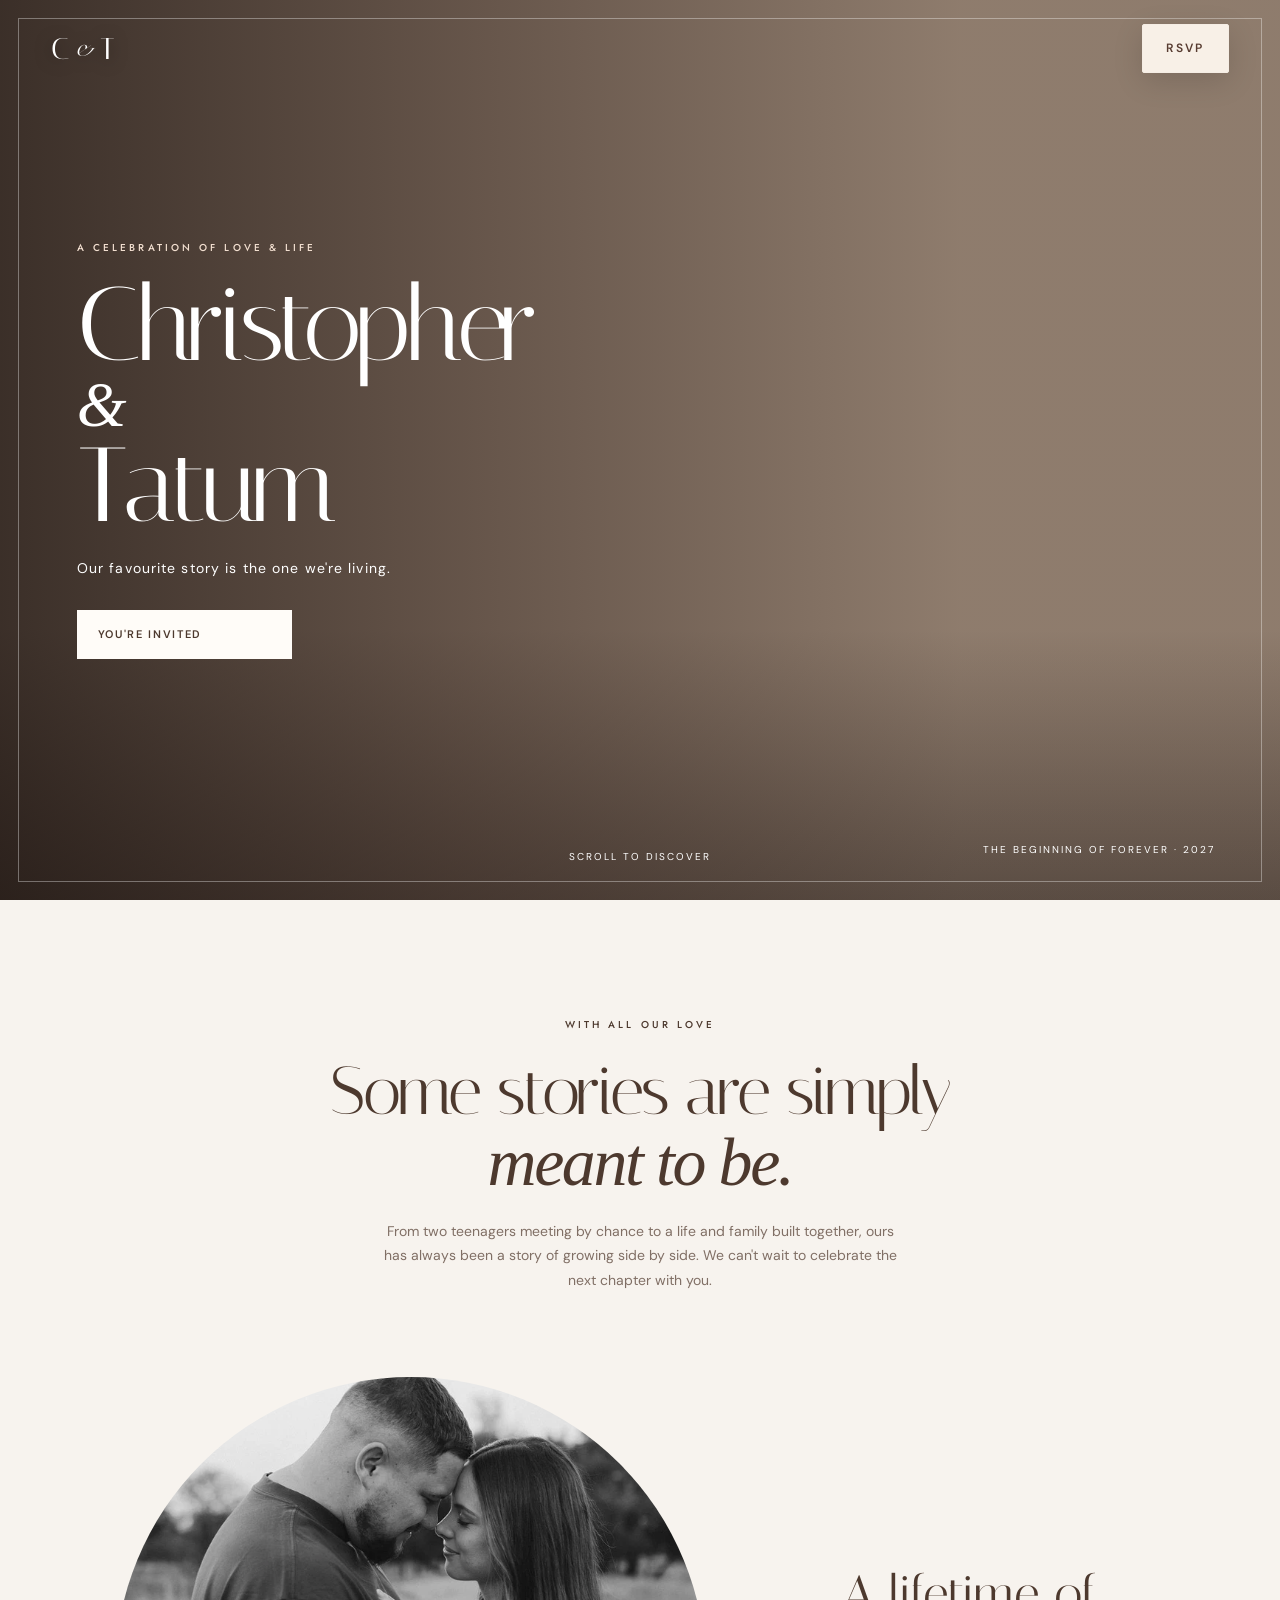
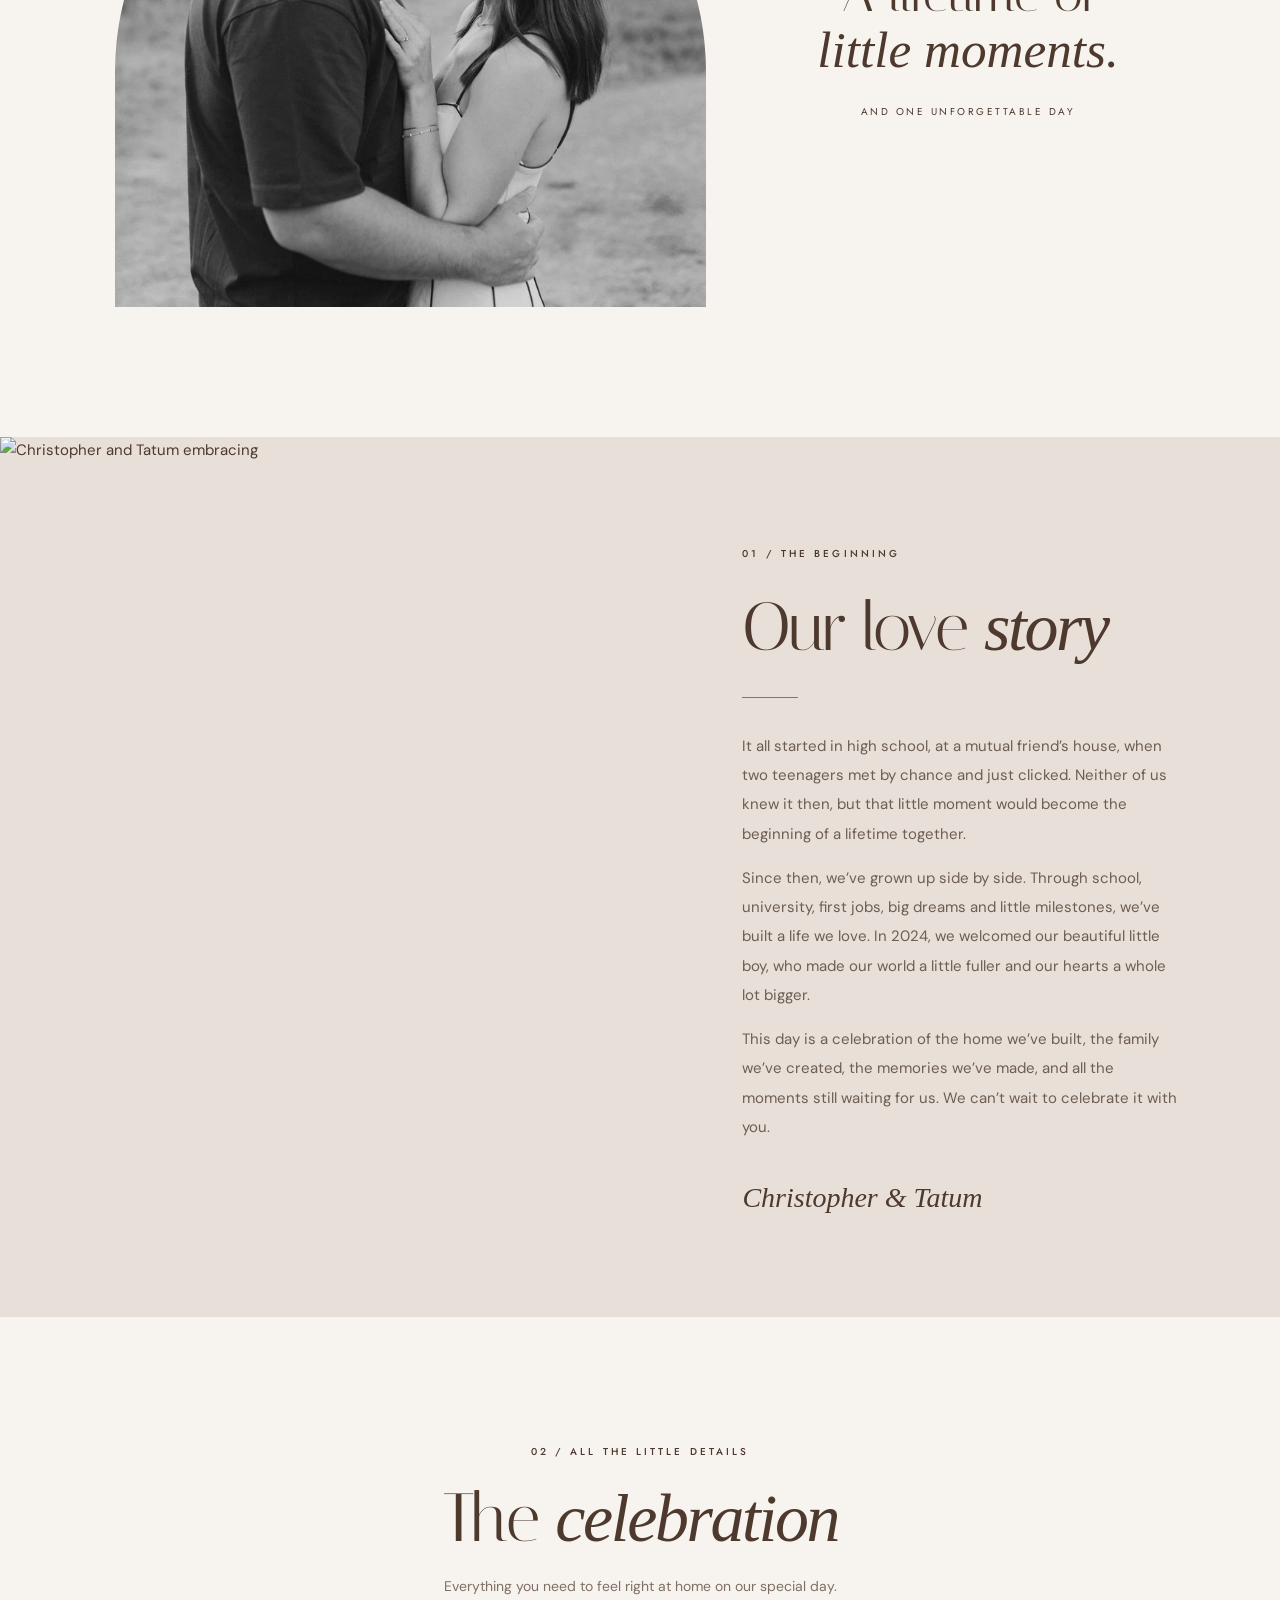
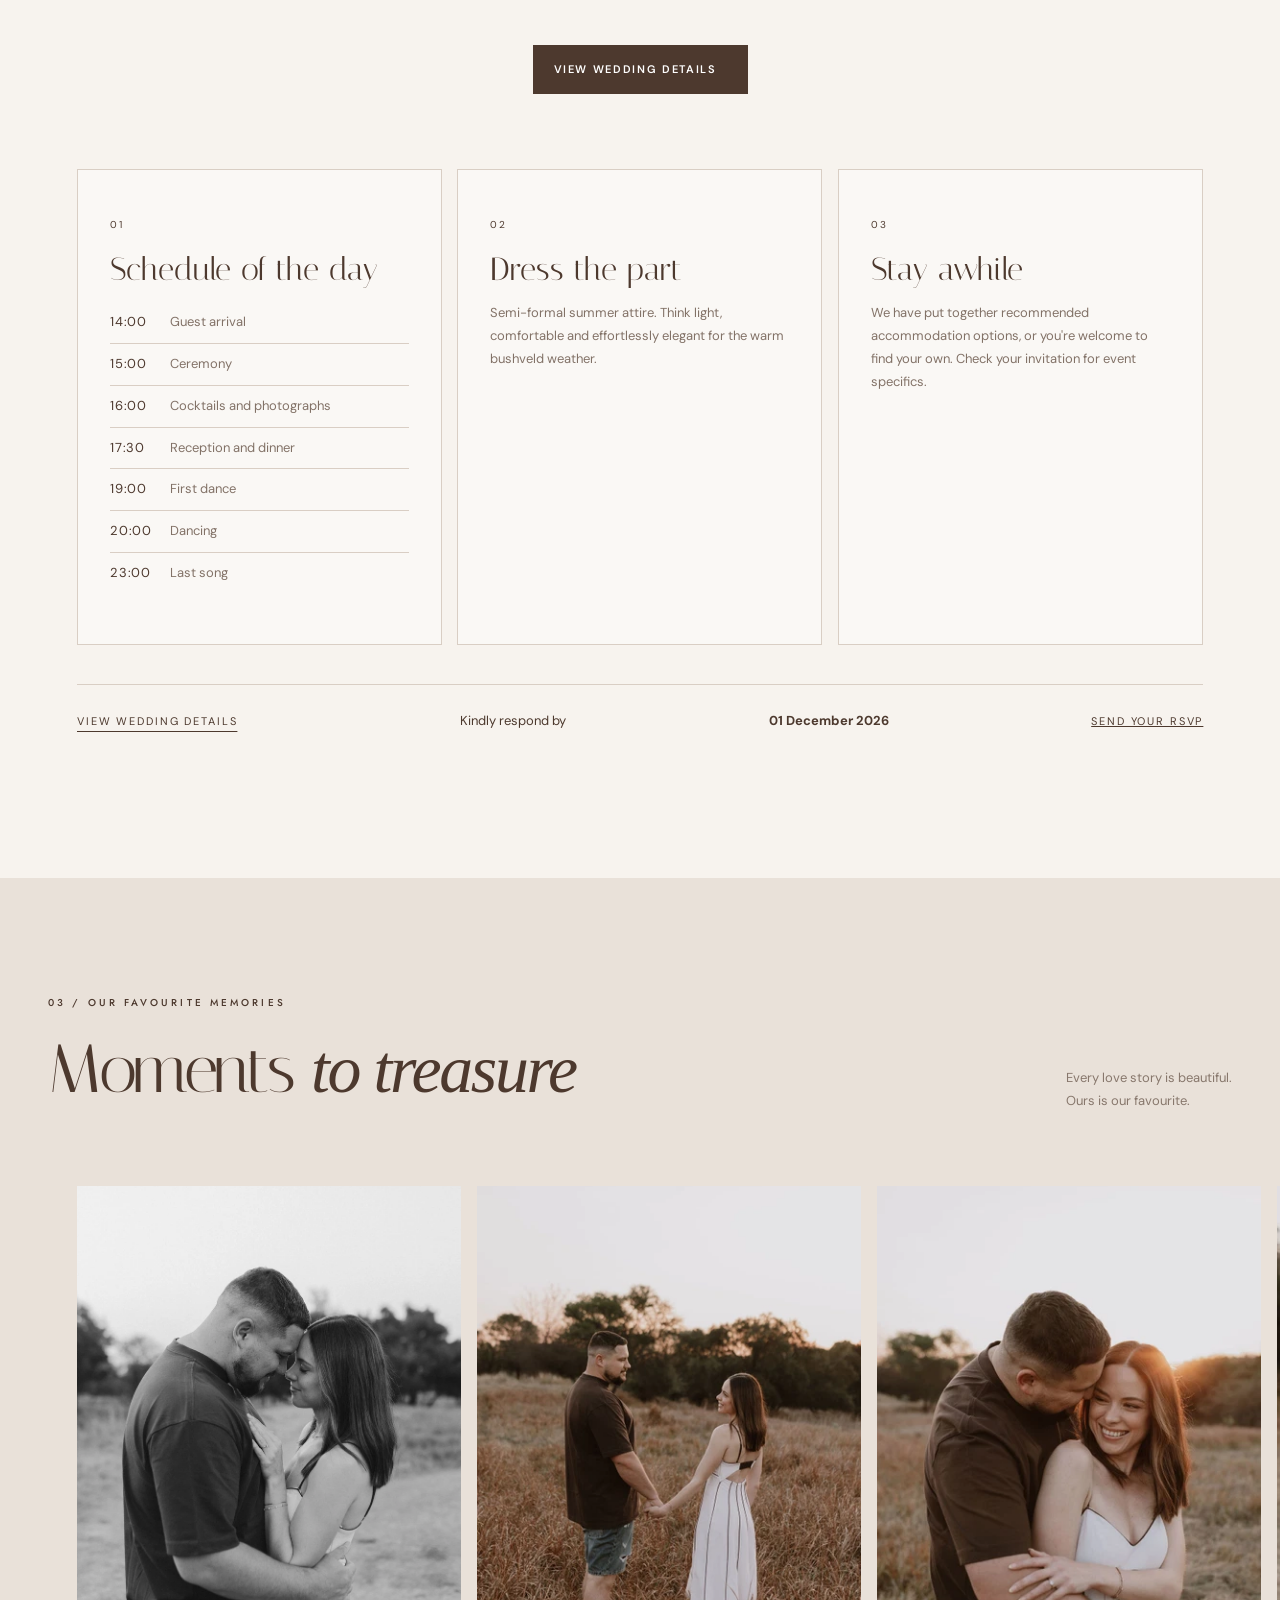
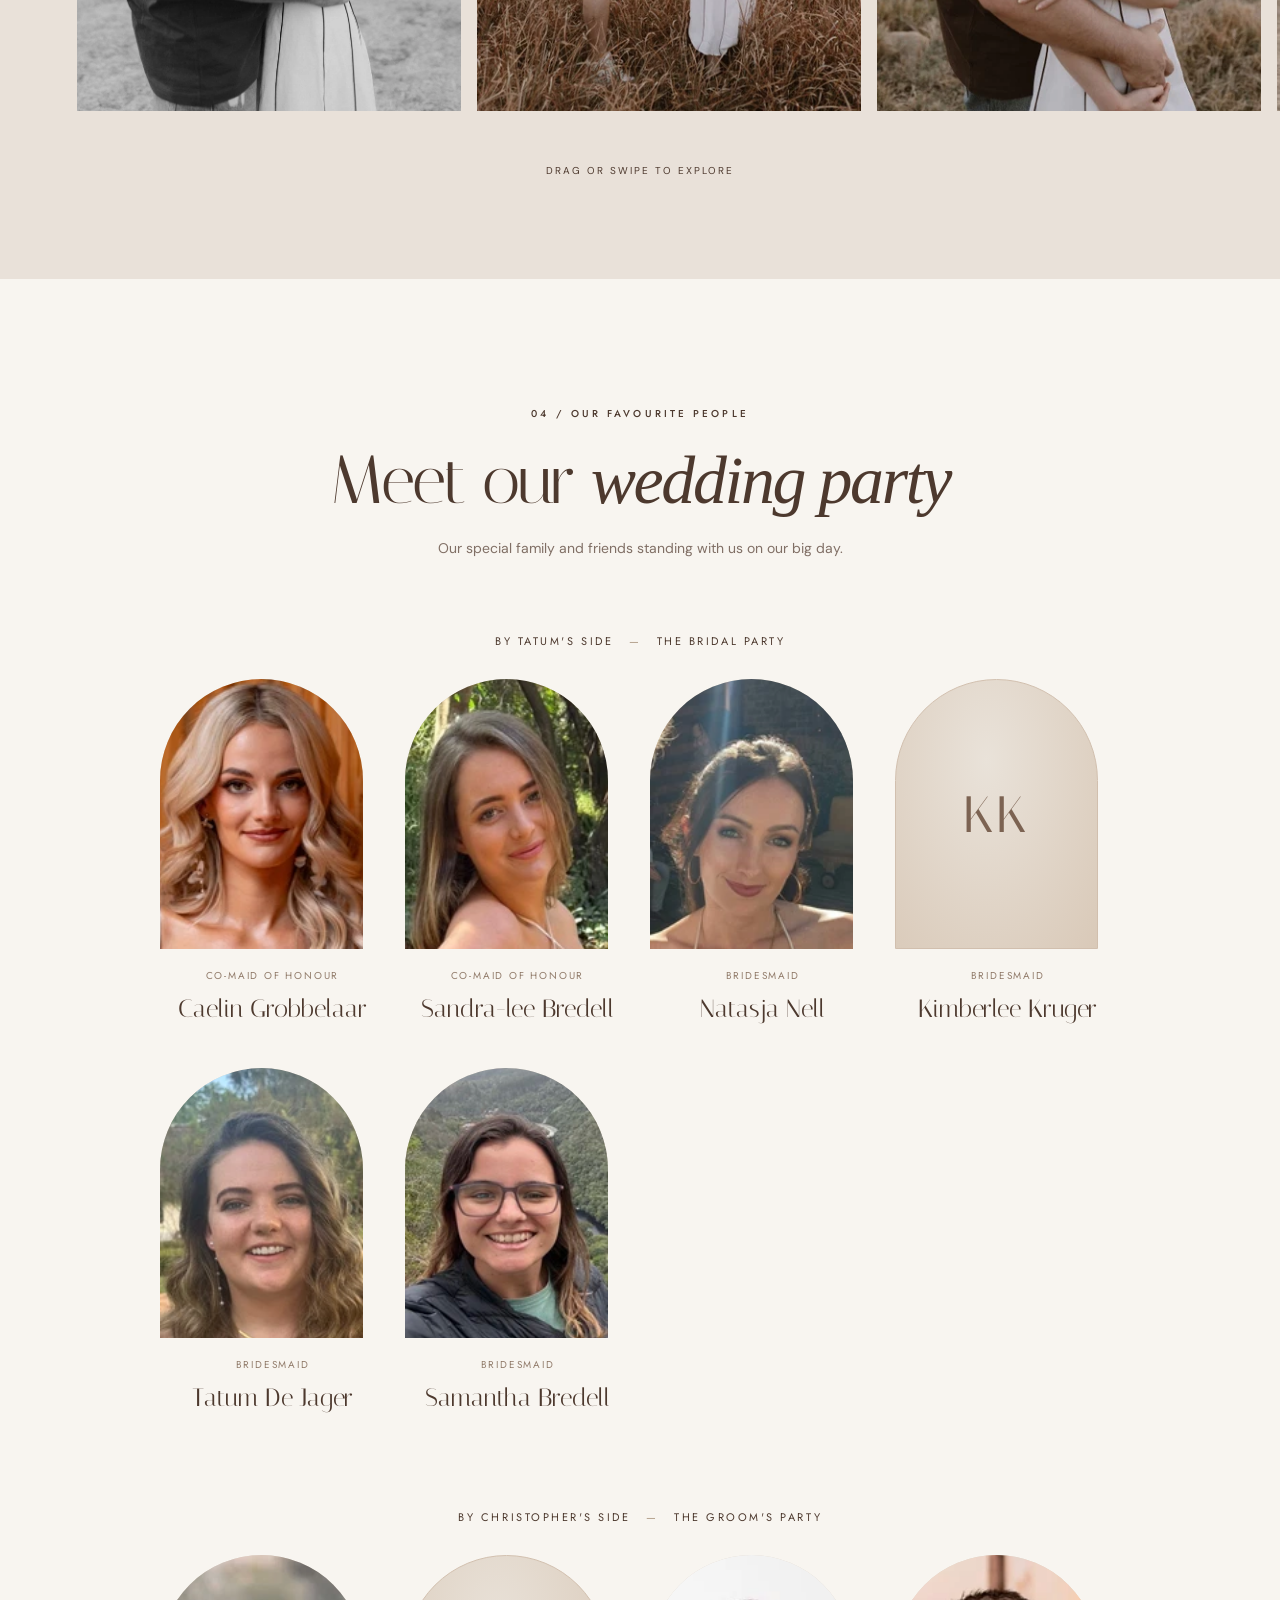
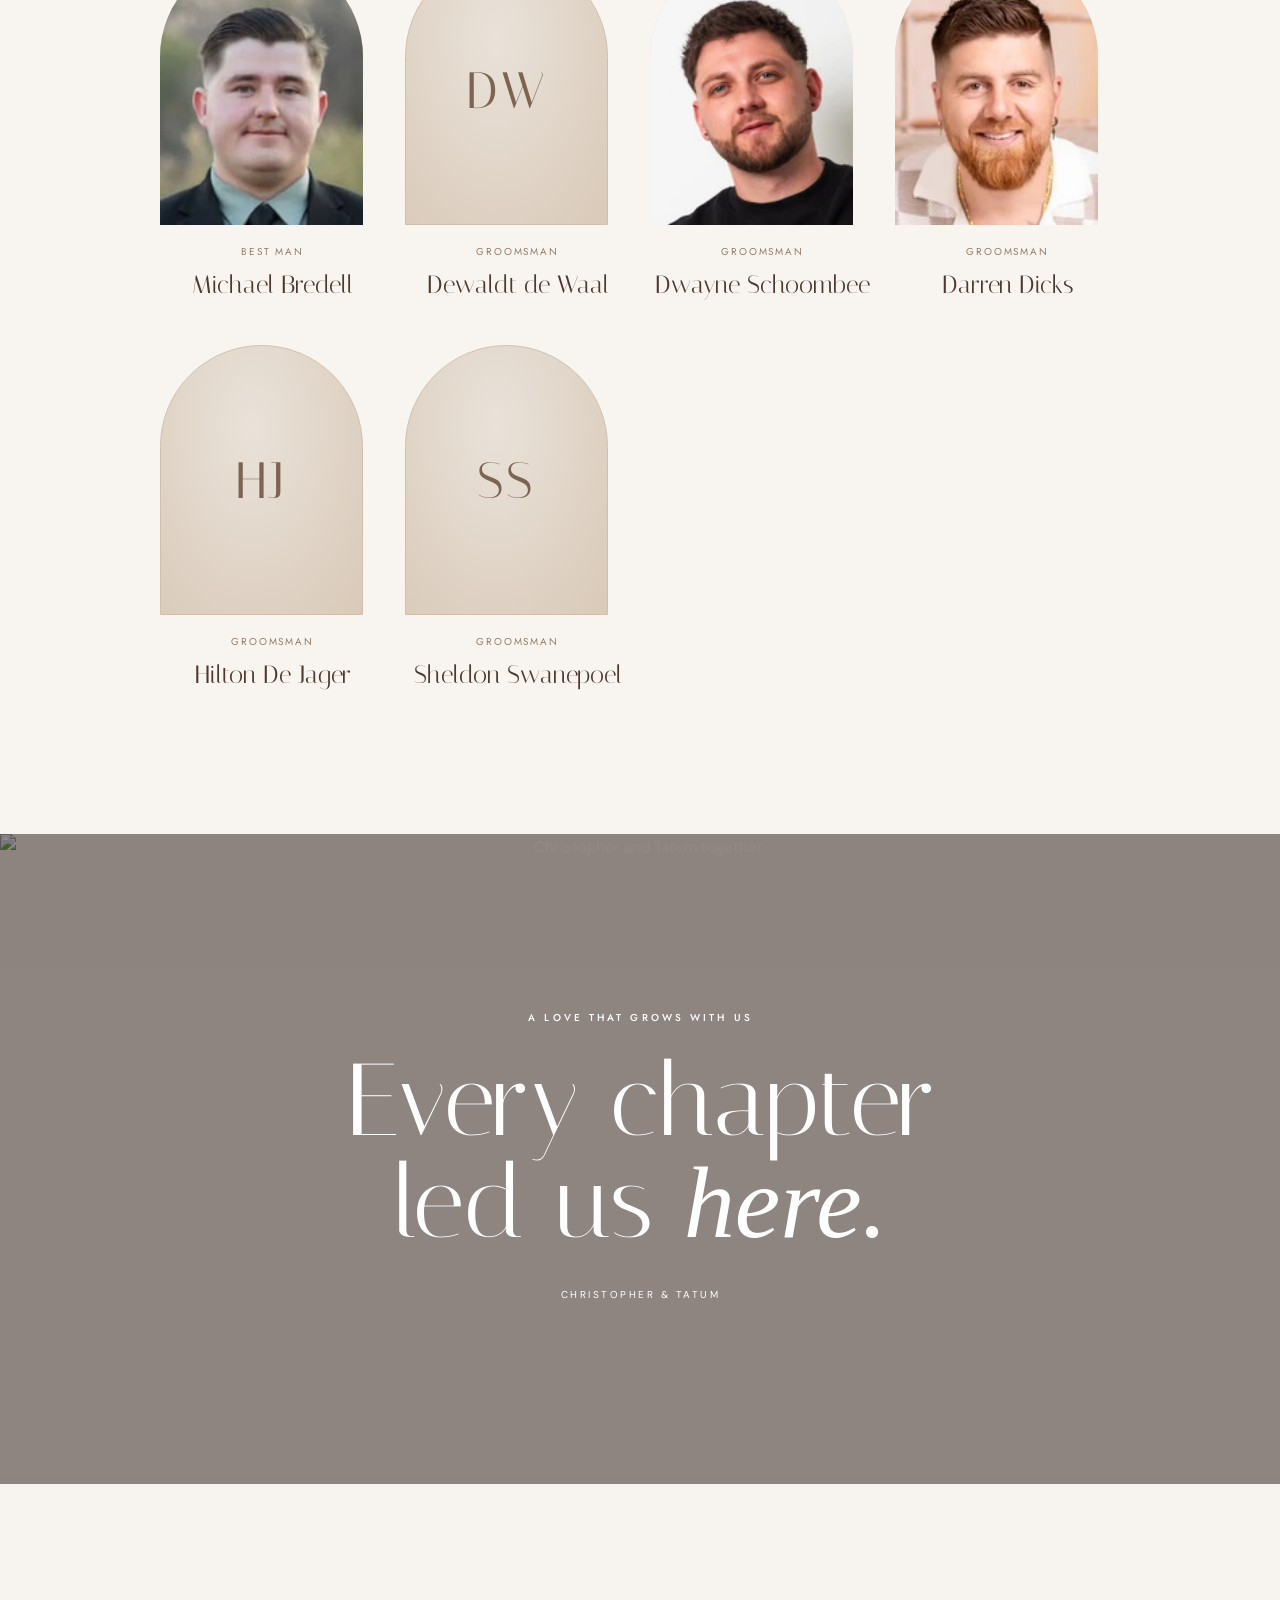
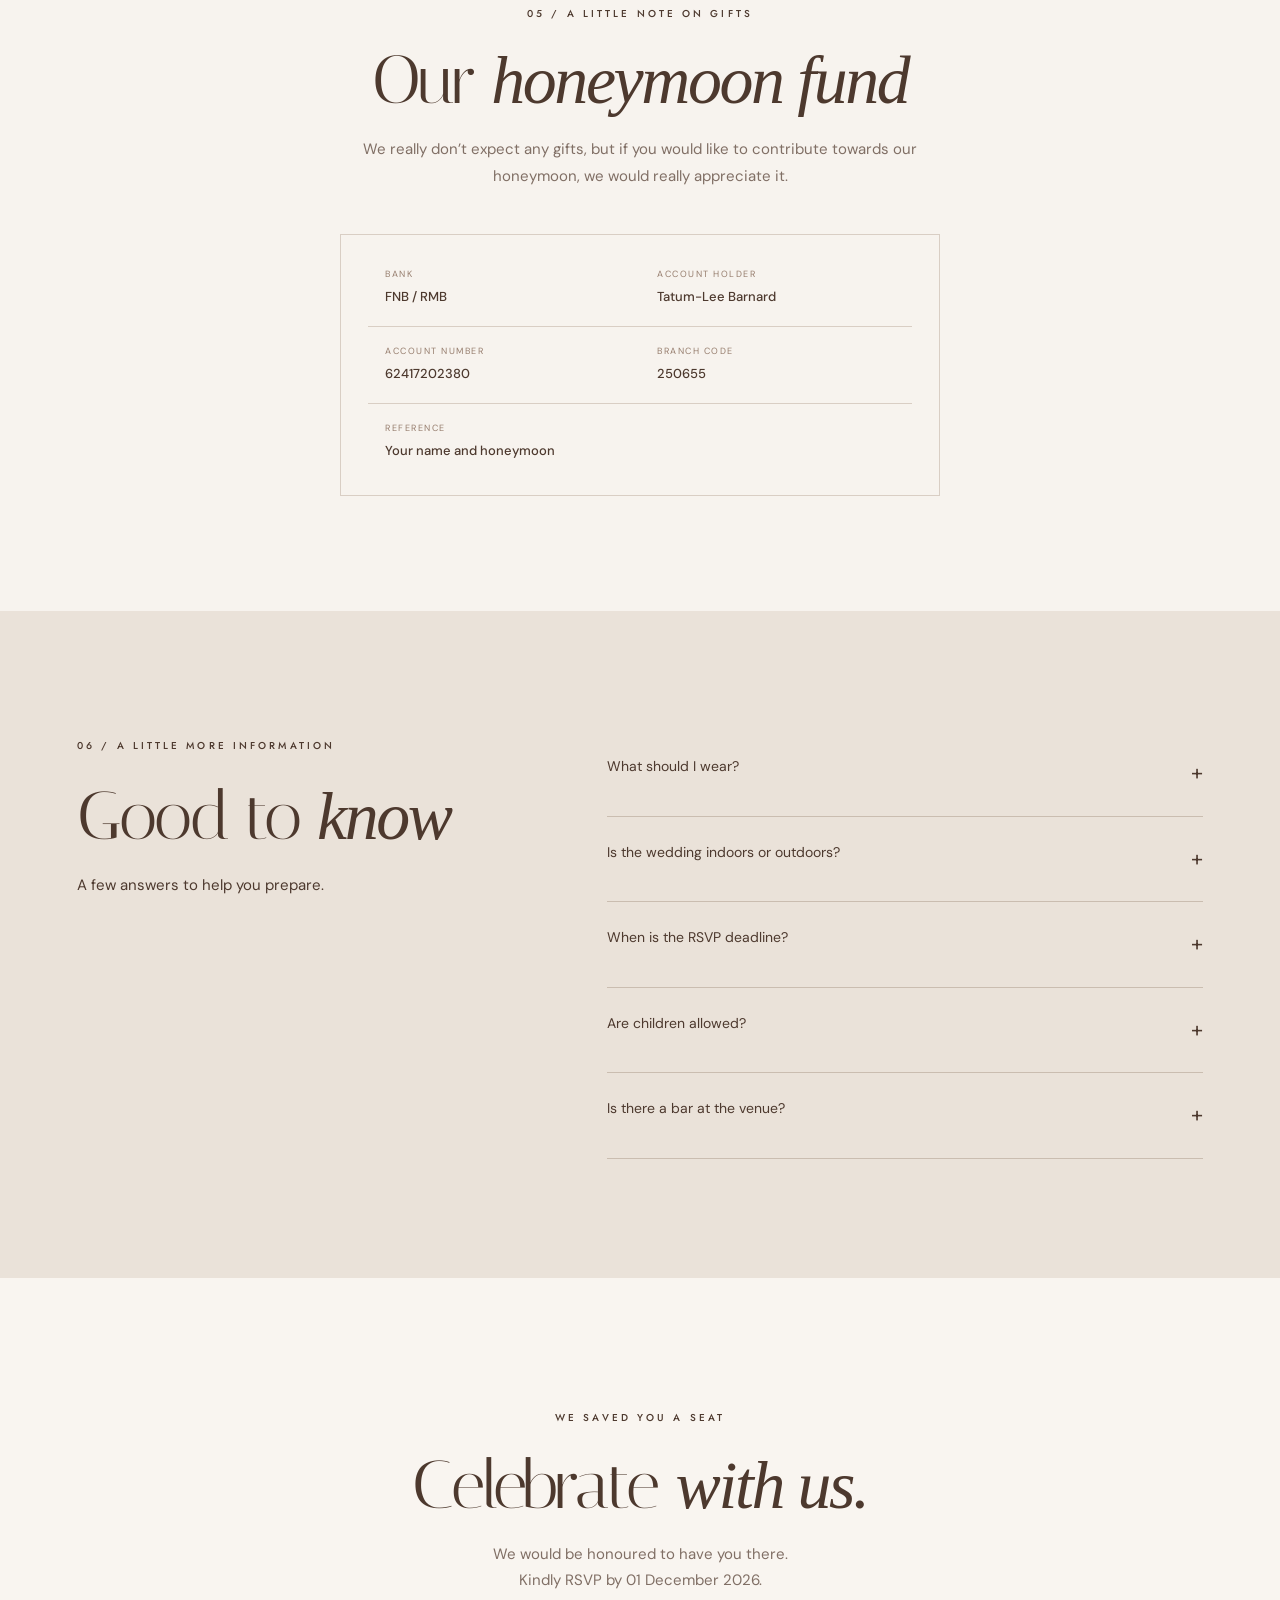
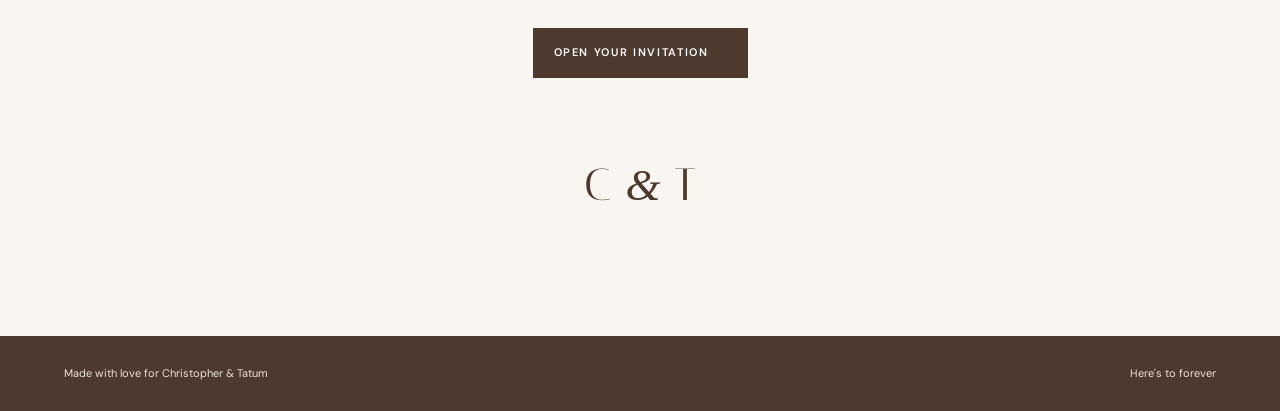
==== commit 2d2b1ebf: "Remove Master of Ceremonies title from groomsman Co-Authored-By: Claude Sonnet 5.5 <noreply@anthropi" ====
--- a/index.html
+++ b/index.html
@@ -9,7 +9,7 @@
 <section class="story" id="story"><div class="story-photo reveal"><img alt="Christopher and Tatum embracing" loading="lazy" src="https://pehrklnvmjwsuyjyjtjq.supabase.co/storage/v1/object/public/Wedding%20Pictures/WhatsApp%20Image%202026-10-19%20at%2013.33.58.jpeg"/></div><div class="story-copy reveal"><span class="eyebrow">01 / The beginning</span><h2>Our love <em>story</em></h2><div class="rule"></div><p>It all started in high school, at a mutual friend’s house, when two teenagers met by chance and just clicked. Neither of us knew it then, but that little moment would become the beginning of a lifetime together.</p><p>Since then, we’ve grown up side by side. Through school, university, first jobs, big dreams and little milestones, we’ve built a life we love. In 2024, we welcomed our beautiful little boy, who made our world a little fuller and our hearts a whole lot bigger.</p><p>This day is a celebration of the home we’ve built, the family we’ve created, the memories we’ve made, and all the moments still waiting for us. We can’t wait to celebrate it with you.</p><span class="signature">Christopher &amp; Tatum</span></div></section>
 <section class="details cream" id="details"><div class="section-intro reveal"><span class="eyebrow">02 / All the little details</span><h2>The <em>celebration</em></h2><p>Everything you need to feel right at home on our special day.</p><a class="btn btn-dark details-action" href="rsvp.html?view=details">View wedding details</a></div><div class="details-grid"><article class="detail-card reveal"><span class="card-number">01</span><h3>Schedule of the day</h3><ul class="schedule"><li><time>14:00</time><span>Guest arrival</span></li><li><time>15:00</time><span>Ceremony</span></li><li><time>16:00</time><span>Cocktails and photographs</span></li><li><time>17:30</time><span>Reception and dinner</span></li><li><time>19:00</time><span>First dance</span></li><li><time>20:00</time><span>Dancing</span></li><li><time>23:00</time><span>Last song</span></li></ul></article><article class="detail-card reveal"><span class="card-number">02</span><h3>Dress the part</h3><p>Semi-formal summer attire. Think light, comfortable and effortlessly elegant for the warm bushveld weather.</p></article><article class="detail-card reveal"><span class="card-number">03</span><h3>Stay awhile</h3><p>We have put together recommended accommodation options, or you're welcome to find your own. Check your invitation for event specifics.</p></article></div><div class="detail-foot reveal"><a class="view-details-link" href="rsvp.html?view=details">View wedding details</a>Kindly respond by <strong>01 December 2026</strong><a href="rsvp.html">Send your RSVP</a></div></section>
 <section class="gallery-section" id="gallery"><div class="gallery-head reveal"><div><span class="eyebrow">03 / Our favourite memories</span><h2>Moments <em>to treasure</em></h2></div><p>Every love story is beautiful.<br/>Ours is our favourite.</p></div><div aria-label="Photo gallery" class="gallery-track"><button aria-label="Enlarge photo 1" class="gallery-card" data-image="assets/couple-2.webp" type="button"><img alt="Christopher and Tatum sharing a tender moment" loading="lazy" src="assets/couple-2.webp"/></button><button aria-label="Enlarge photo 2" class="gallery-card" data-image="assets/couple-3.webp" type="button"><img alt="Christopher and Tatum holding hands outdoors" loading="lazy" src="assets/couple-3.webp"/></button><button aria-label="Enlarge photo 3" class="gallery-card" data-image="assets/couple-4.webp" type="button"><img alt="Christopher and Tatum embracing in the grass" loading="lazy" src="assets/couple-4.webp"/></button><button aria-label="Enlarge photo 4" class="gallery-card" data-image="assets/couple-5.webp" type="button"><img alt="The couple smiling together at sunset" loading="lazy" src="assets/couple-5.webp"/></button><button aria-label="Enlarge photo 5" class="gallery-card" data-image="assets/couple-6.webp" type="button"><img alt="The couple sharing a happy moment" loading="lazy" src="assets/couple-6.webp"/></button><button aria-label="Enlarge photo 6" class="gallery-card" data-image="assets/couple-7.webp" type="button"><img alt="Christopher and Tatum walking hand in hand" loading="lazy" src="assets/couple-7.webp"/></button></div><p class="gallery-hint">Drag or swipe to explore</p></section>
-<section class="party-section cream" id="party"><div class="section-intro reveal"><span class="eyebrow">04 / Our favourite people</span><h2>Meet our <em>wedding party</em></h2><p>Our special family and friends standing with us on our big day.</p></div><div class="party-label reveal">BY TATUM'S SIDE <span>—</span> THE BRIDAL PARTY</div><div class="people-grid"><article class="person reveal"><div class="person-photo"><img alt="Portrait of Caelin Grobbelaar" loading="lazy" src="assets/party-1.webp"/></div><div class="person-info"><span>Co-Maid of Honour</span><h3>Caelin Grobbelaar</h3></div></article> <article class="person reveal"><div class="person-photo"><img alt="Portrait of Sandra-lee Bredell" loading="lazy" src="assets/party-2.webp"/></div><div class="person-info"><span>Co-Maid of Honour</span><h3>Sandra-lee Bredell</h3></div></article> <article class="person reveal"><div class="person-photo"><img alt="Portrait of Natasja Nell" loading="lazy" src="assets/party-3.webp"/></div><div class="person-info"><span>Bridesmaid</span><h3>Natasja Nell</h3></div></article><article class="person reveal"><div aria-label="Portrait not provided for Kimberlee Kruger" class="person-photo placeholder-photo" role="img"><div aria-hidden="true" class="portrait-monogram"><strong>KK</strong></div></div><div class="person-info"><span>Bridesmaid</span><h3>Kimberlee Kruger</h3></div></article> <article class="person reveal"><div class="person-photo"><img alt="Portrait of Tatum De Jager" loading="lazy" src="assets/party-4.webp"/></div><div class="person-info"><span>Bridesmaid</span><h3>Tatum De Jager</h3></div></article> <article class="person reveal"><div class="person-photo"><img alt="Portrait of Samantha Bredell" loading="lazy" src="assets/party-5.webp"/></div><div class="person-info"><span>Bridesmaid</span><h3>Samantha Bredell</h3></div></article></div><div class="party-label reveal">BY CHRISTOPHER'S SIDE <span>—</span> THE GROOM'S PARTY</div><div class="people-grid"><article class="person reveal"><div class="person-photo"><img alt="Portrait of Michael Bredell" loading="lazy" src="assets/party-6.webp"/></div><div class="person-info"><span>Best man</span><h3>Michael Bredell</h3></div></article><article class="person reveal"><div aria-label="Portrait not provided for Dewaldt de Waal" class="person-photo placeholder-photo" role="img"><div aria-hidden="true" class="portrait-monogram"><strong>DW</strong></div></div><div class="person-info"><span>Groomsman and Master of Ceremonies</span><h3>Dewaldt de Waal</h3></div></article> <article class="person reveal"><div class="person-photo"><img alt="Portrait of Dwayne Schoombee" loading="lazy" src="assets/party-7.webp"/></div><div class="person-info"><span>Groomsman</span><h3>Dwayne Schoombee</h3></div></article> <article class="person reveal"><div class="person-photo"><img alt="Portrait of Darren Dicks" loading="lazy" src="assets/party-8.webp"/></div><div class="person-info"><span>Groomsman</span><h3>Darren Dicks</h3></div></article><article class="person reveal"><div aria-label="Portrait not provided for Hilton De Jager" class="person-photo placeholder-photo" role="img"><div aria-hidden="true" class="portrait-monogram"><strong>HJ</strong></div></div><div class="person-info"><span>Groomsman</span><h3>Hilton De Jager</h3></div></article><article class="person reveal"><div aria-label="Portrait not provided for Sheldon Swanepoel" class="person-photo placeholder-photo" role="img"><div aria-hidden="true" class="portrait-monogram"><strong>SS</strong></div></div><div class="person-info"><span>Groomsman</span><h3>Sheldon Swanepoel</h3></div></article></div></section>
+<section class="party-section cream" id="party"><div class="section-intro reveal"><span class="eyebrow">04 / Our favourite people</span><h2>Meet our <em>wedding party</em></h2><p>Our special family and friends standing with us on our big day.</p></div><div class="party-label reveal">BY TATUM'S SIDE <span>—</span> THE BRIDAL PARTY</div><div class="people-grid"><article class="person reveal"><div class="person-photo"><img alt="Portrait of Caelin Grobbelaar" loading="lazy" src="assets/party-1.webp"/></div><div class="person-info"><span>Co-Maid of Honour</span><h3>Caelin Grobbelaar</h3></div></article> <article class="person reveal"><div class="person-photo"><img alt="Portrait of Sandra-lee Bredell" loading="lazy" src="assets/party-2.webp"/></div><div class="person-info"><span>Co-Maid of Honour</span><h3>Sandra-lee Bredell</h3></div></article> <article class="person reveal"><div class="person-photo"><img alt="Portrait of Natasja Nell" loading="lazy" src="assets/party-3.webp"/></div><div class="person-info"><span>Bridesmaid</span><h3>Natasja Nell</h3></div></article><article class="person reveal"><div aria-label="Portrait not provided for Kimberlee Kruger" class="person-photo placeholder-photo" role="img"><div aria-hidden="true" class="portrait-monogram"><strong>KK</strong></div></div><div class="person-info"><span>Bridesmaid</span><h3>Kimberlee Kruger</h3></div></article> <article class="person reveal"><div class="person-photo"><img alt="Portrait of Tatum De Jager" loading="lazy" src="assets/party-4.webp"/></div><div class="person-info"><span>Bridesmaid</span><h3>Tatum De Jager</h3></div></article> <article class="person reveal"><div class="person-photo"><img alt="Portrait of Samantha Bredell" loading="lazy" src="assets/party-5.webp"/></div><div class="person-info"><span>Bridesmaid</span><h3>Samantha Bredell</h3></div></article></div><div class="party-label reveal">BY CHRISTOPHER'S SIDE <span>—</span> THE GROOM'S PARTY</div><div class="people-grid"><article class="person reveal"><div class="person-photo"><img alt="Portrait of Michael Bredell" loading="lazy" src="assets/party-6.webp"/></div><div class="person-info"><span>Best man</span><h3>Michael Bredell</h3></div></article><article class="person reveal"><div aria-label="Portrait not provided for Dewaldt de Waal" class="person-photo placeholder-photo" role="img"><div aria-hidden="true" class="portrait-monogram"><strong>DW</strong></div></div><div class="person-info"><span>Groomsman</span><h3>Dewaldt de Waal</h3></div></article> <article class="person reveal"><div class="person-photo"><img alt="Portrait of Dwayne Schoombee" loading="lazy" src="assets/party-7.webp"/></div><div class="person-info"><span>Groomsman</span><h3>Dwayne Schoombee</h3></div></article> <article class="person reveal"><div class="person-photo"><img alt="Portrait of Darren Dicks" loading="lazy" src="assets/party-8.webp"/></div><div class="person-info"><span>Groomsman</span><h3>Darren Dicks</h3></div></article><article class="person reveal"><div aria-label="Portrait not provided for Hilton De Jager" class="person-photo placeholder-photo" role="img"><div aria-hidden="true" class="portrait-monogram"><strong>HJ</strong></div></div><div class="person-info"><span>Groomsman</span><h3>Hilton De Jager</h3></div></article><article class="person reveal"><div aria-label="Portrait not provided for Sheldon Swanepoel" class="person-photo placeholder-photo" role="img"><div aria-hidden="true" class="portrait-monogram"><strong>SS</strong></div></div><div class="person-info"><span>Groomsman</span><h3>Sheldon Swanepoel</h3></div></article></div></section>
 <section class="quote-section"><img alt="Christopher and Tatum together" loading="lazy" src="https://pehrklnvmjwsuyjyjtjq.supabase.co/storage/v1/object/public/Wedding%20Pictures/WhatsApp%20Image%202026-10-19%20at%2013.33.59%20%282%29.jpeg"/><div class="quote-overlay"></div><div class="quote-content reveal"><div class="eyebrow">A love that grows with us</div><h2>Every chapter<br/>led us <em>here.</em></h2><span>CHRISTOPHER &amp; TATUM</span></div></section>
 <section class="fund-section cream" id="gifts"><div class="fund-inner reveal"><span class="eyebrow">05 / A little note on gifts</span><h2>Our <em>honeymoon fund</em></h2><p>We really don’t expect any gifts, but if you would like to contribute towards our honeymoon, we would really appreciate it.</p><div class="bank-box"><div><small>BANK</small><strong>FNB / RMB</strong></div><div><small>ACCOUNT HOLDER</small><strong>Tatum-Lee Barnard</strong></div><div><small>ACCOUNT NUMBER</small><strong>62417202380</strong></div><div><small>BRANCH CODE</small><strong>250655</strong></div><div class="wide"><small>REFERENCE</small><strong>Your name and honeymoon</strong></div></div></div></section>
 <section class="faq-section" id="faq"><div class="faq-heading reveal"><span class="eyebrow">06 / A little more information</span><h2>Good to <em>know</em></h2><p>A few answers to help you prepare.</p></div><div class="faq-list reveal"><details class="faq-item"><summary>What should I wear?<span aria-hidden="true">+</span></summary><p>Semi-formal summer attire. As the wedding is in the heart of the bushveld in February, please keep it light, comfortable and elegant.</p></details><details class="faq-item"><summary>Is the wedding indoors or outdoors?<span aria-hidden="true">+</span></summary><p>Both the ceremony and celebration will take place indoors.</p></details><details class="faq-item"><summary>When is the RSVP deadline?<span aria-hidden="true">+</span></summary><p>Please submit your RSVP by 01 December 2026.</p></details><details class="faq-item"><summary>Are children allowed?<span aria-hidden="true">+</span></summary><p>We love your little ones, but this is an adults-only celebration unless children are specifically mentioned on your invitation.</p></details><details class="faq-item"><summary>Is there a bar at the venue?<span aria-hidden="true">+</span></summary><p>There is a cash bar. Card facilities may be limited, so we recommend bringing cash.</p></details></div></section>
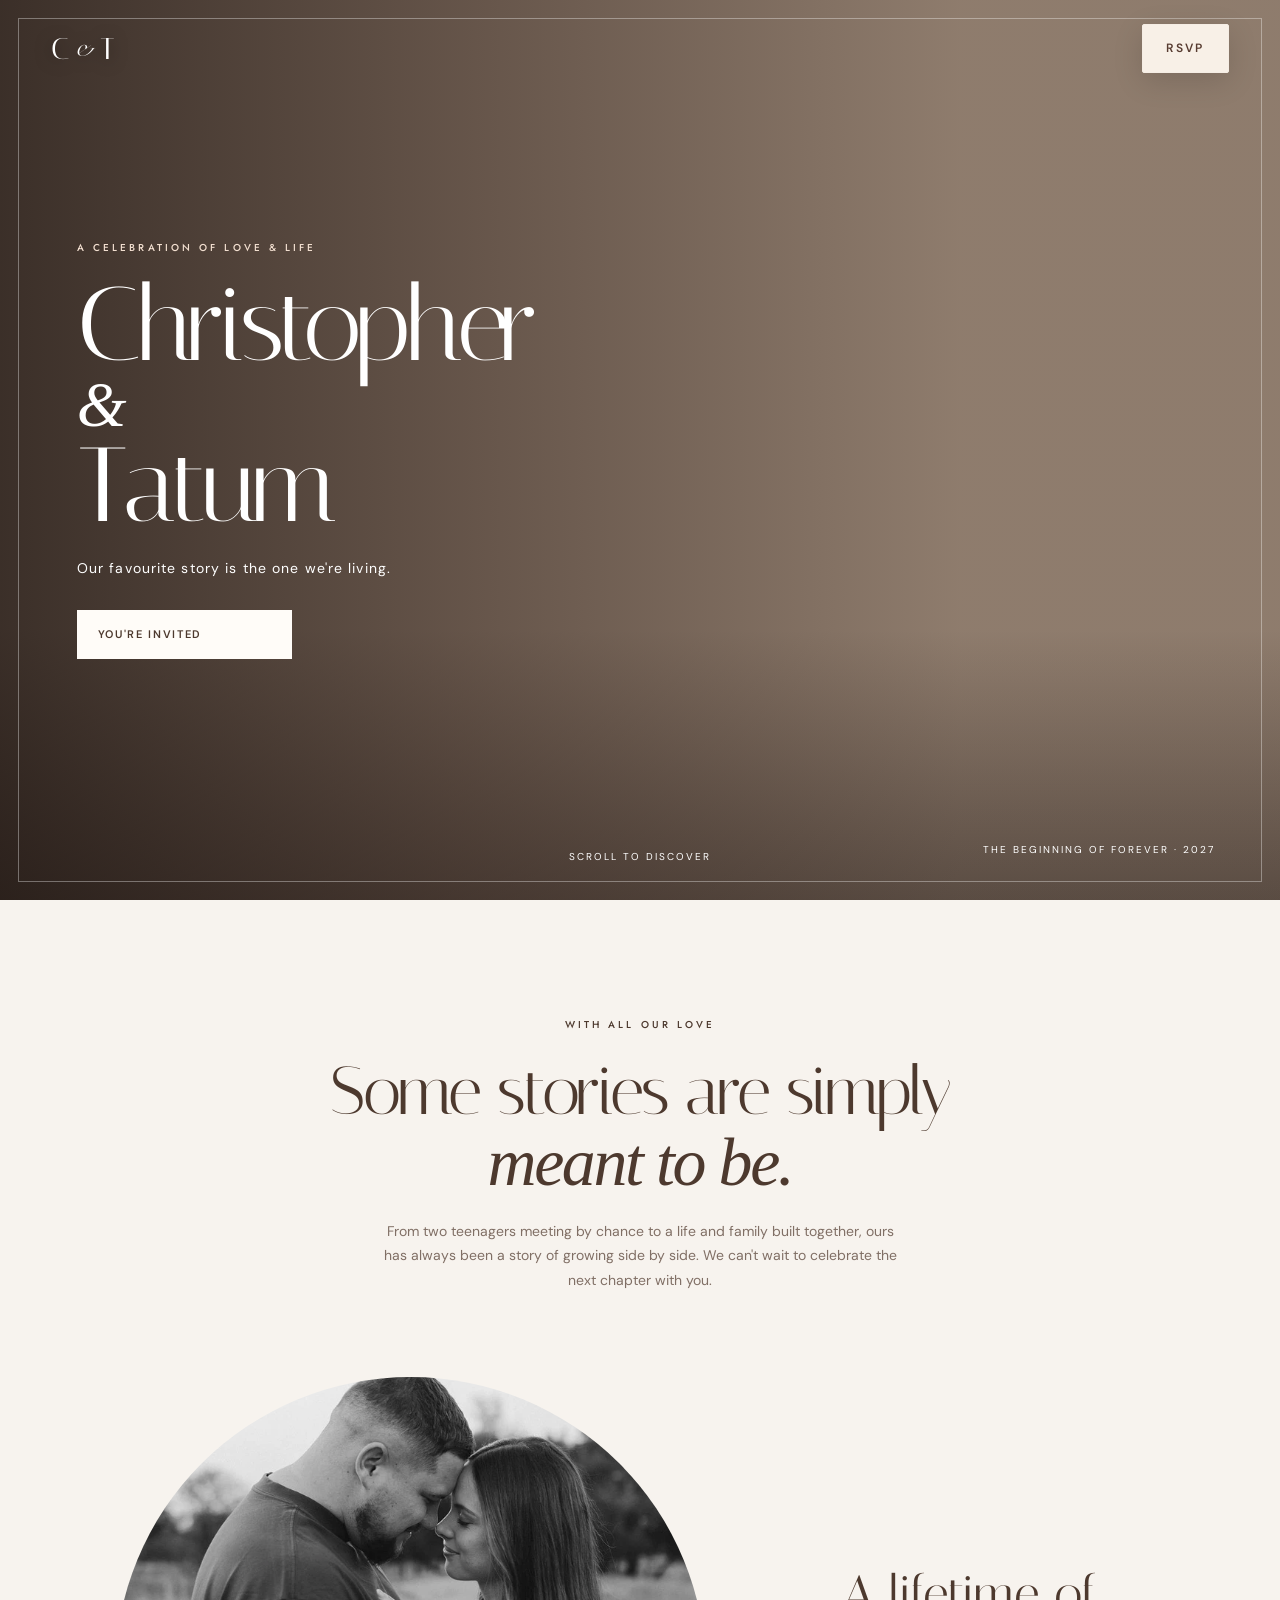
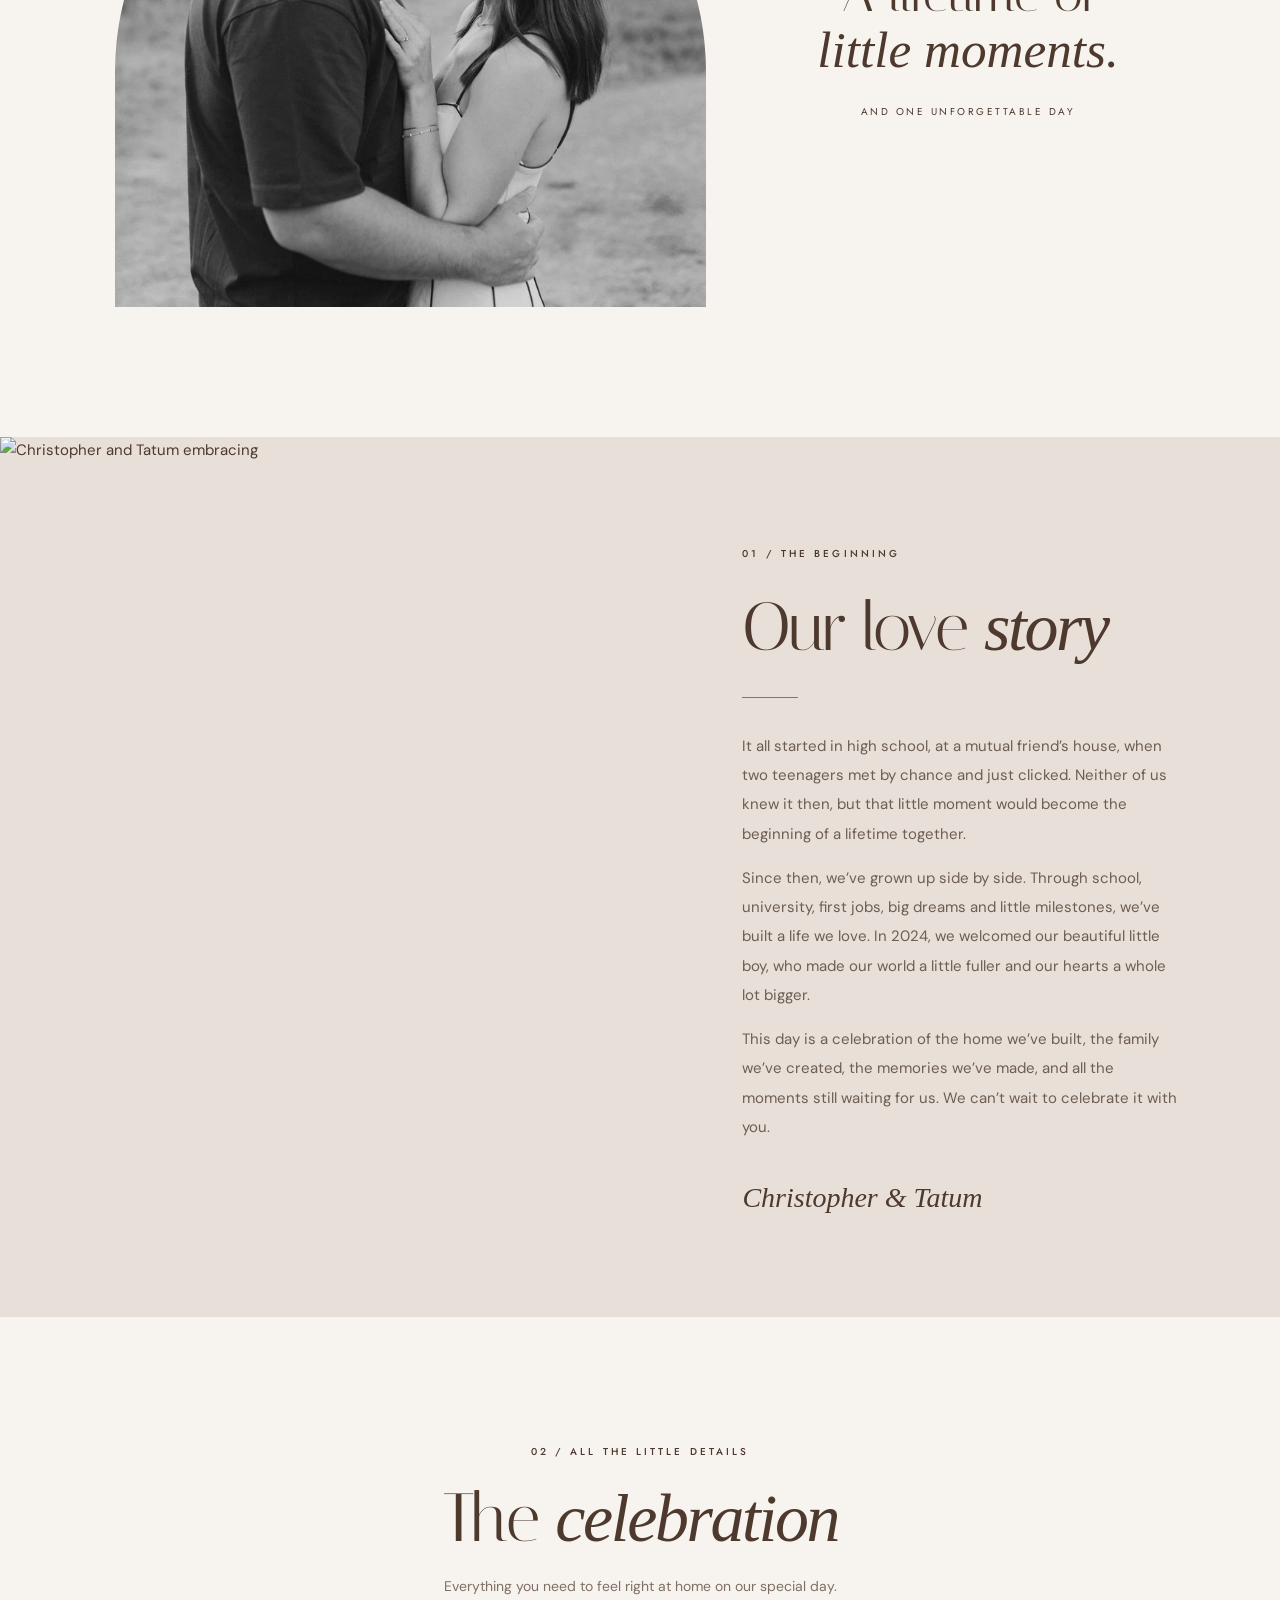
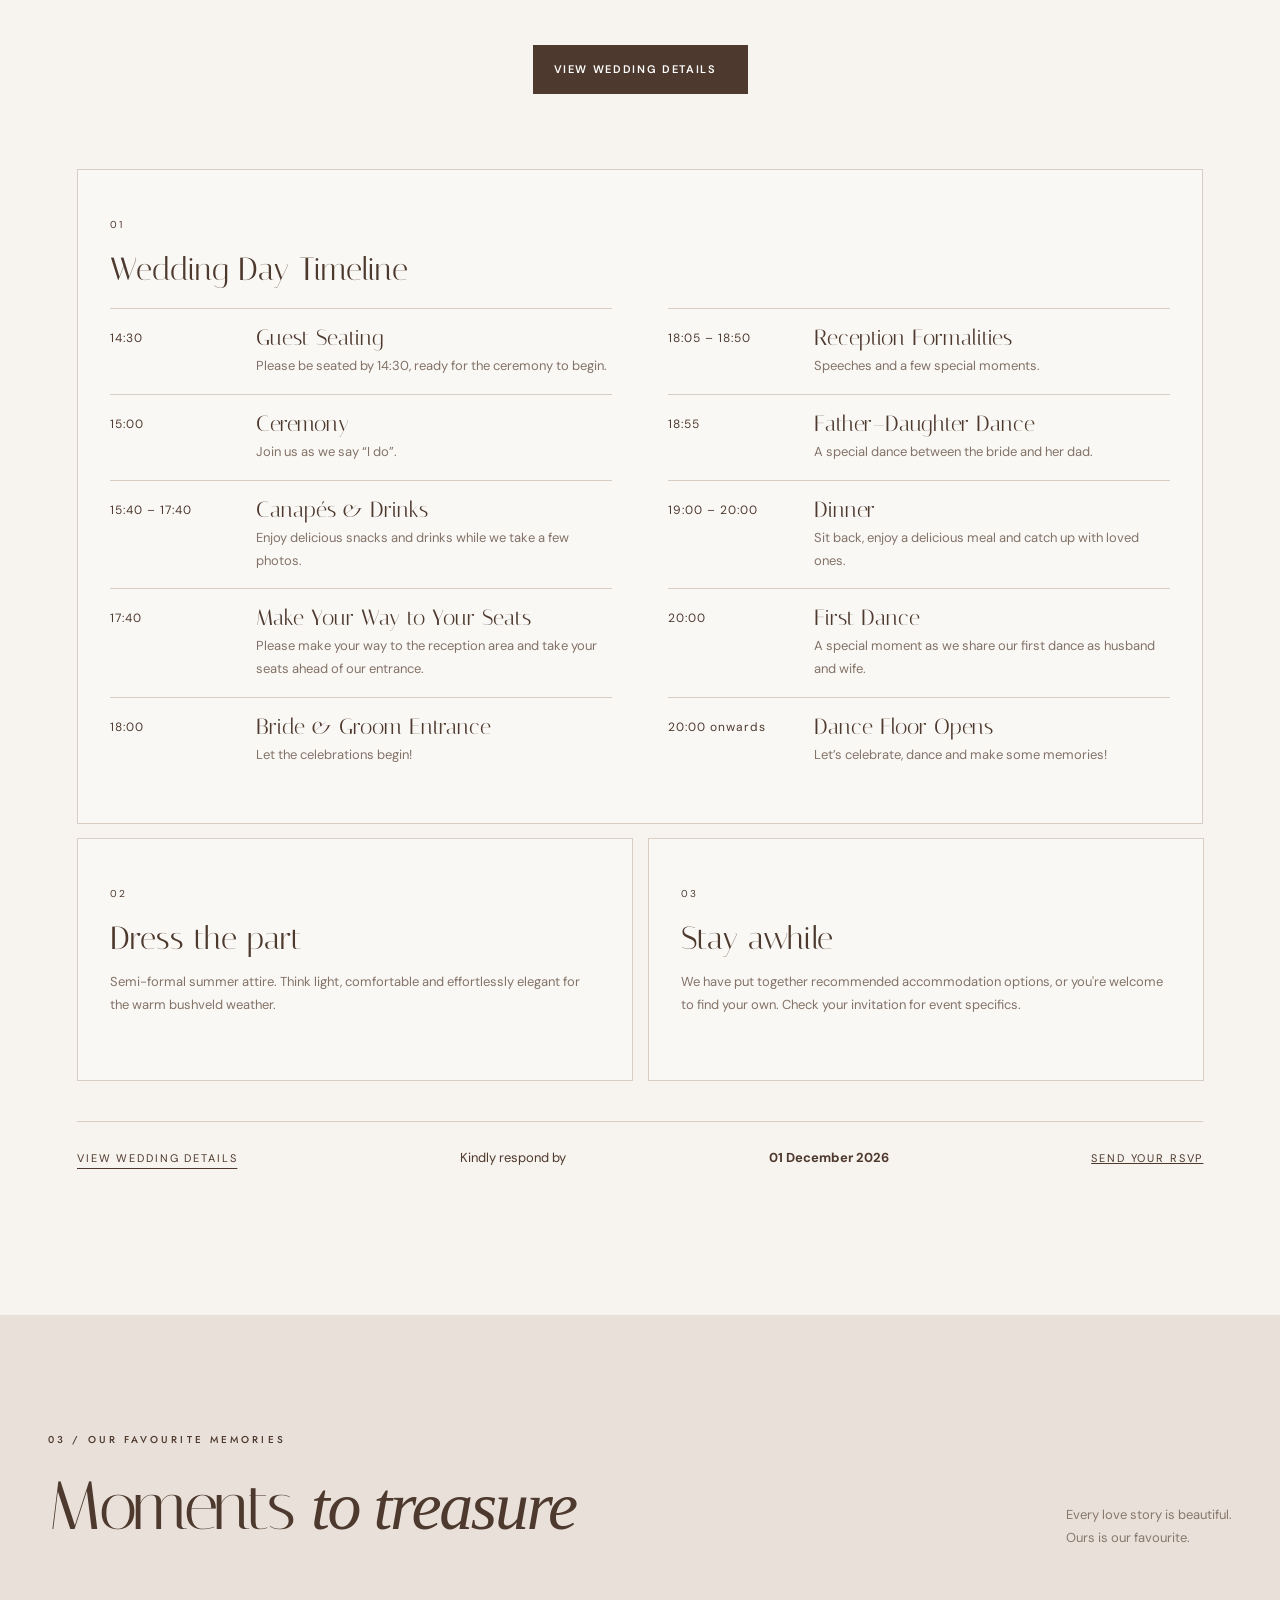
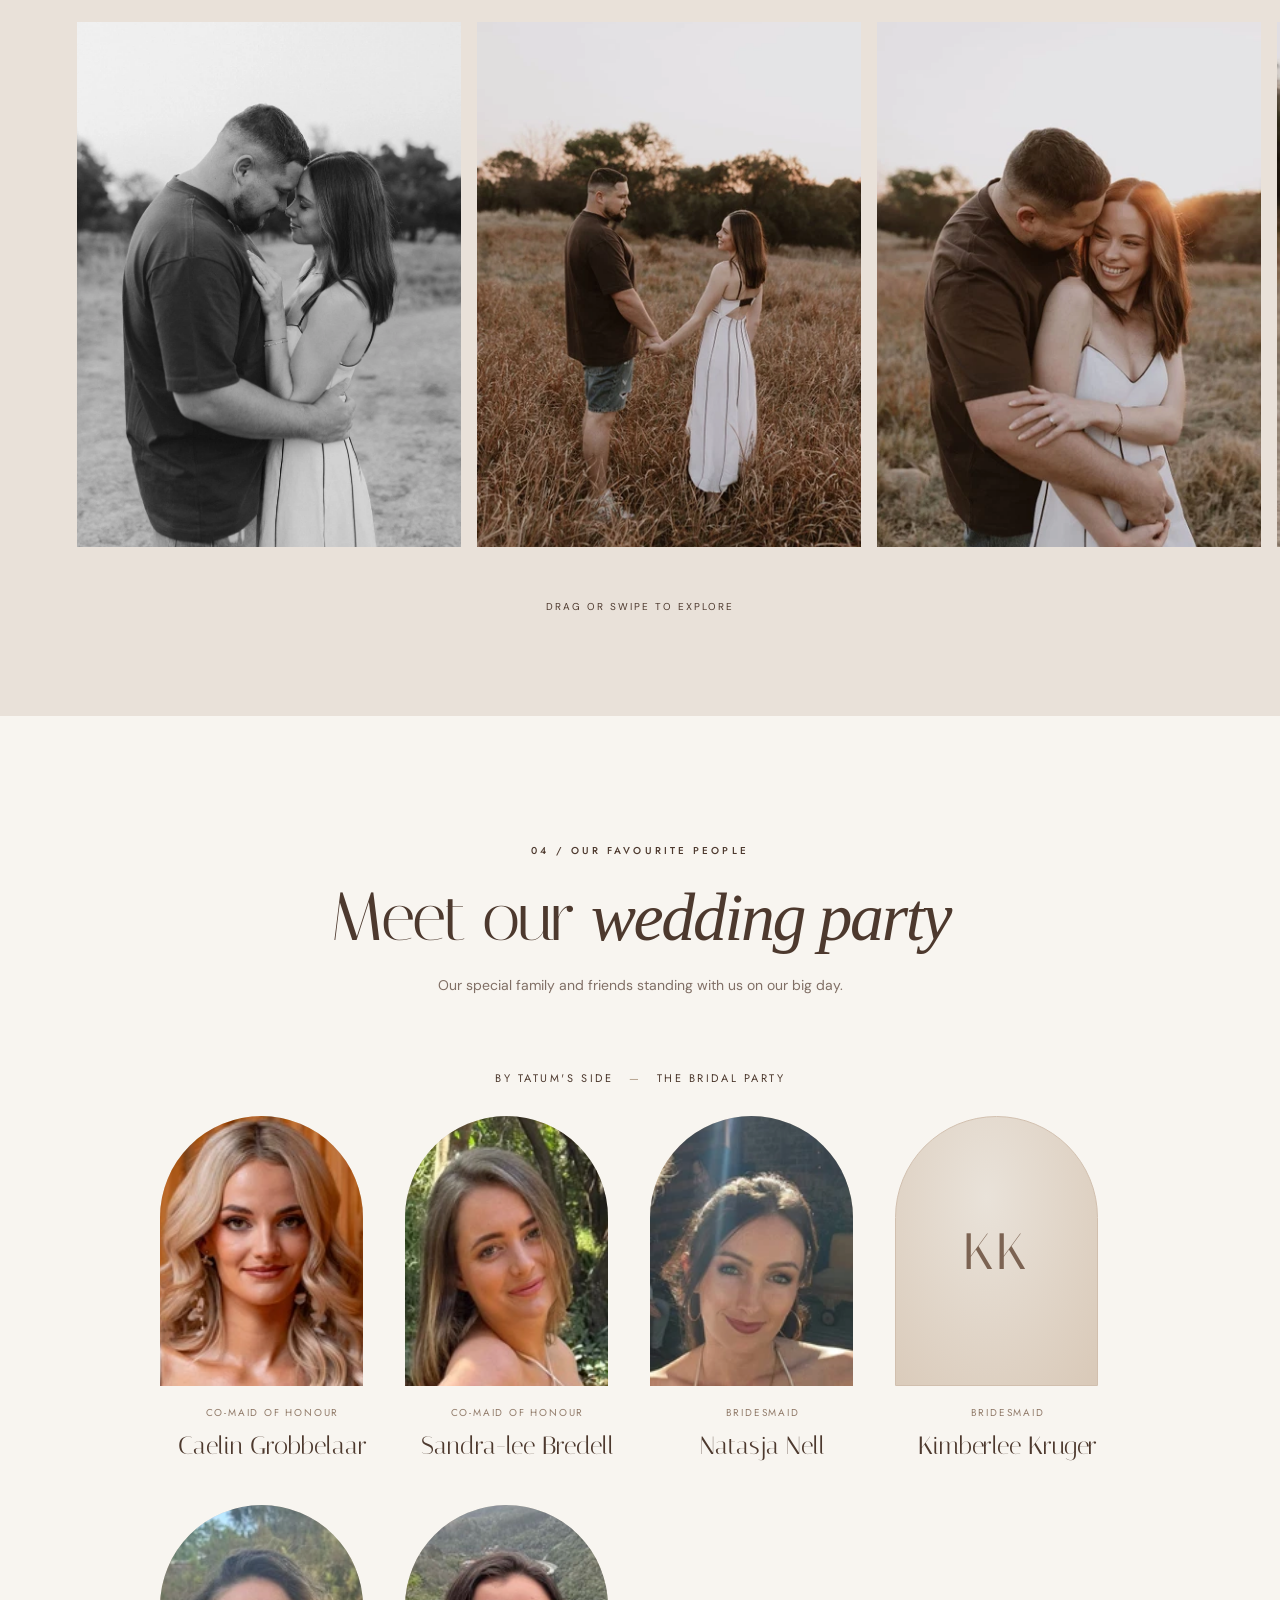
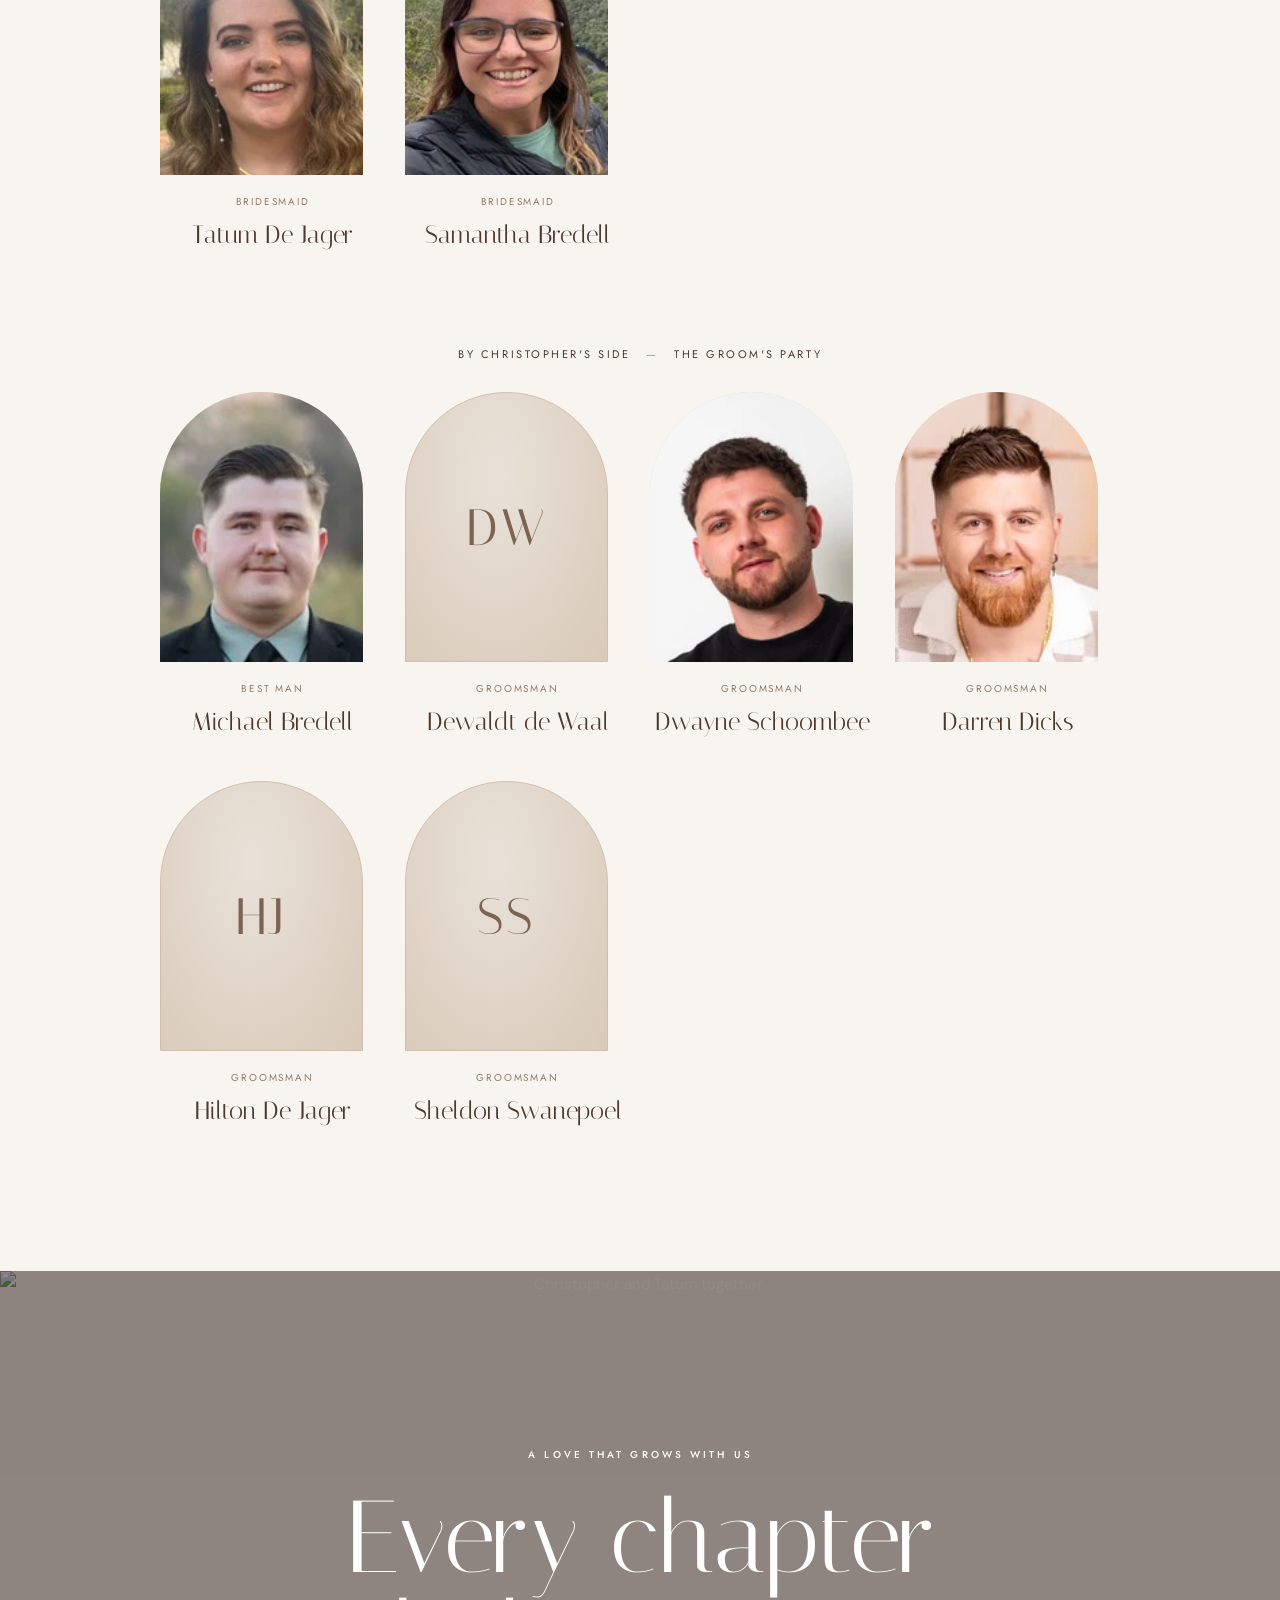
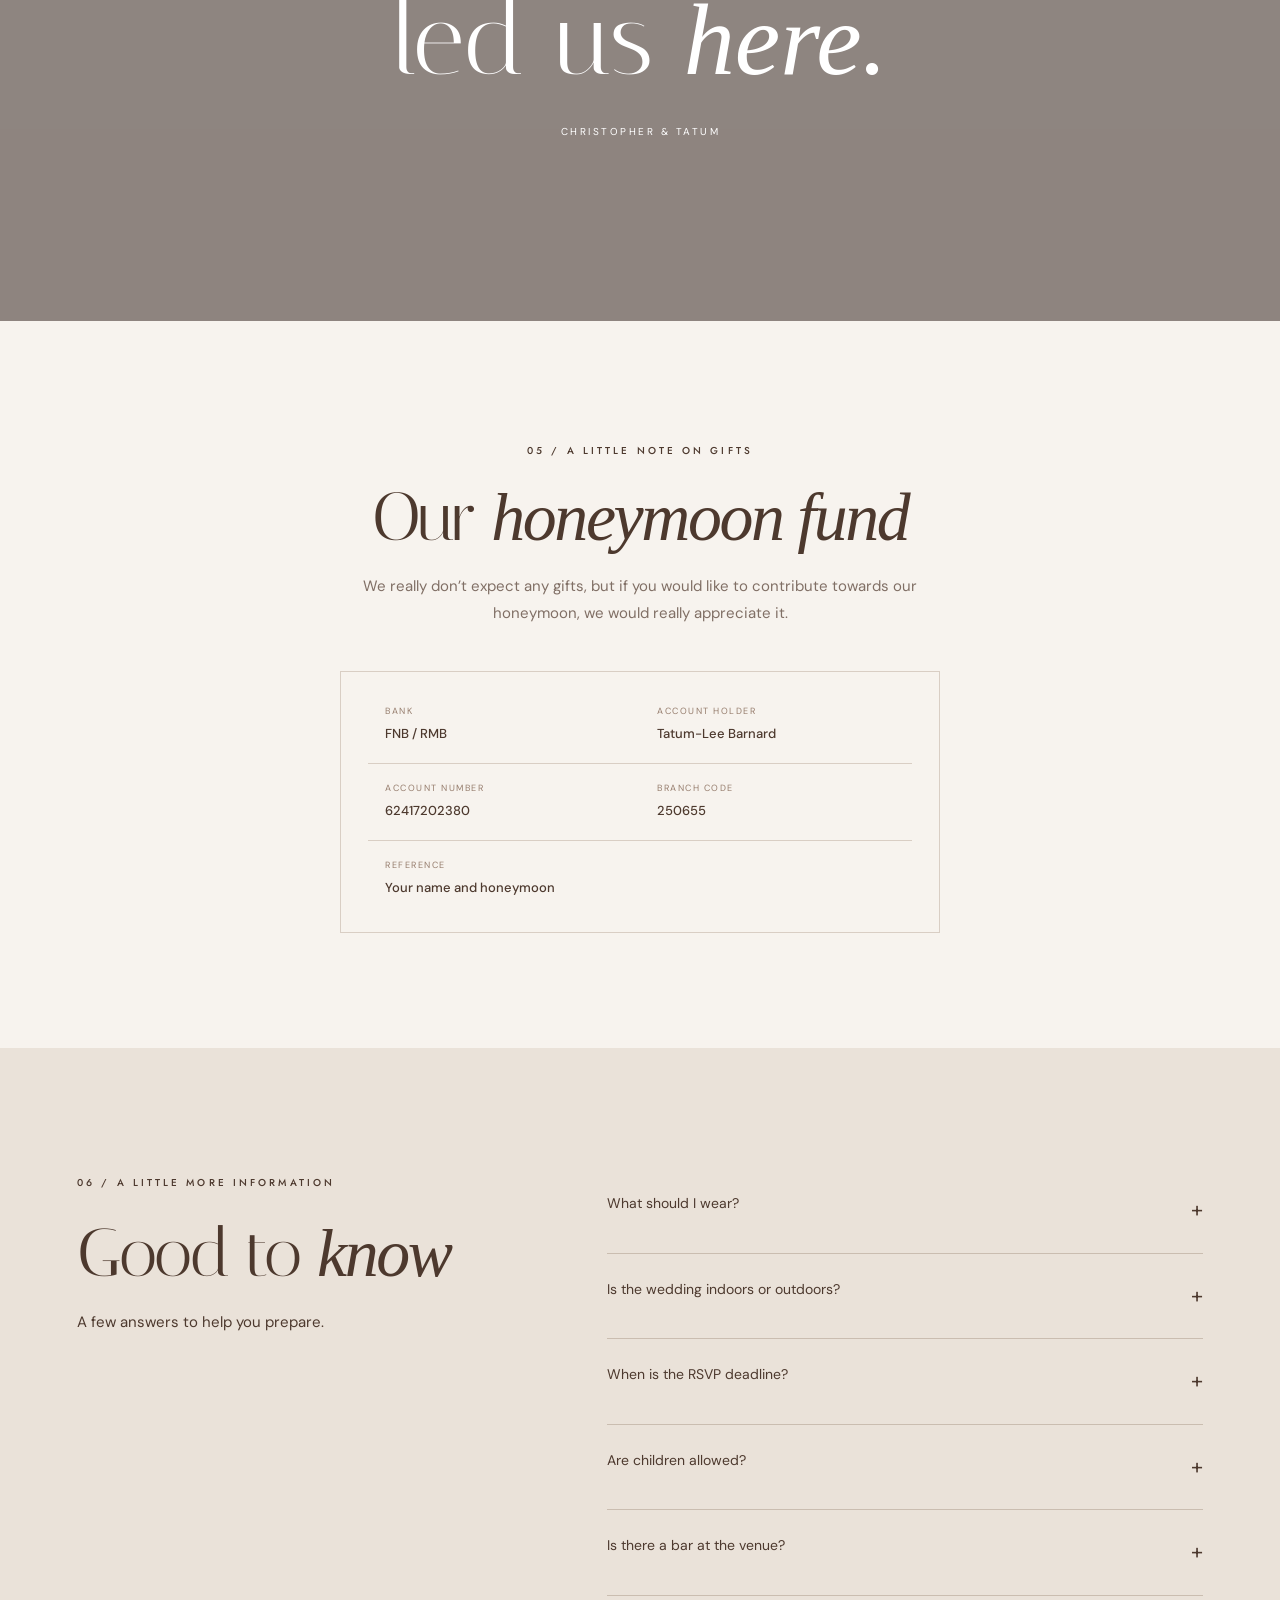
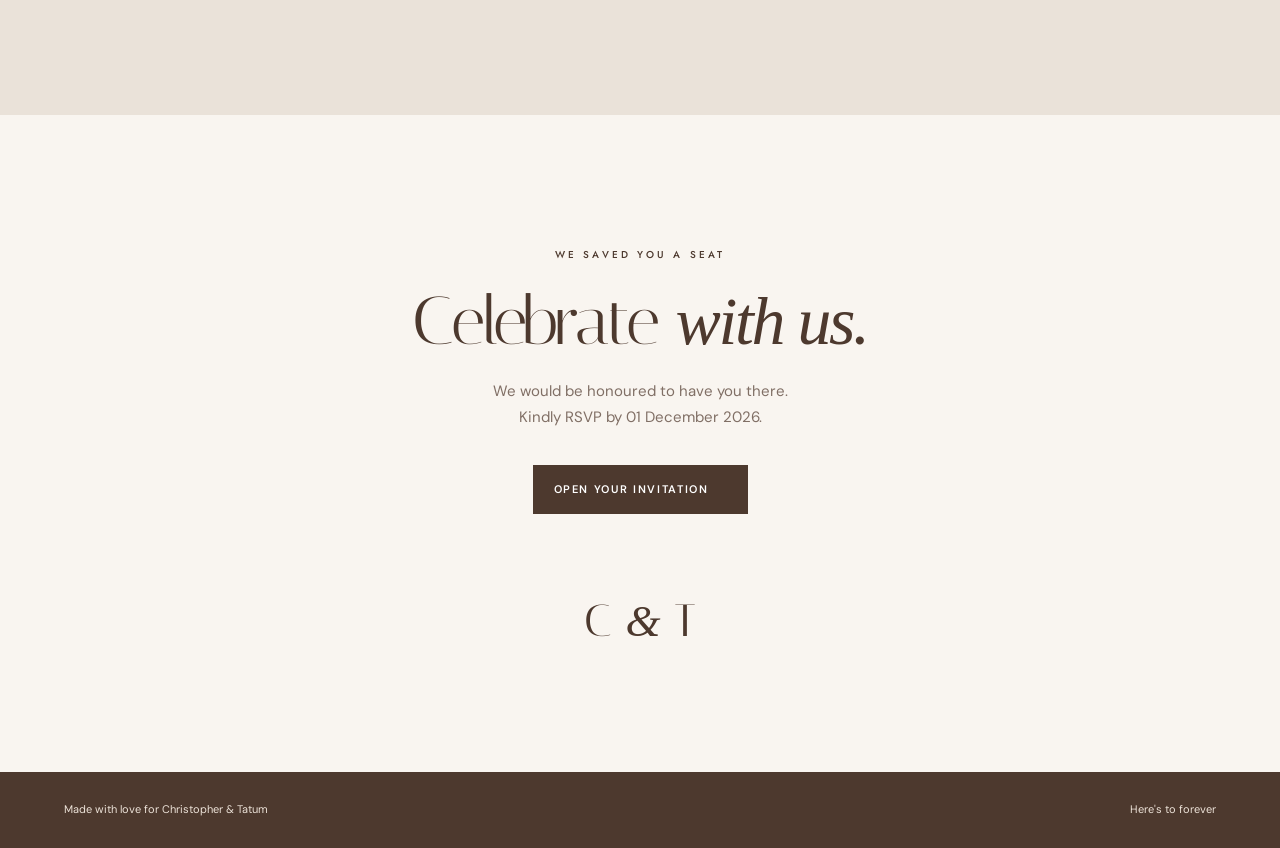
==== commit 382b2cbd: "Use full wedding day timeline in the details section Co-Authored-By: Claude Sonnet 5.5 <noreply@anth" ====
--- a/index.html
+++ b/index.html
@@ -7,7 +7,7 @@
 <section class="hero"><div class="hero-image"><img alt="Christopher and Tatum together in the bushveld" fetchpriority="high" src="https://pehrklnvmjwsuyjyjtjq.supabase.co/storage/v1/object/public/Wedding%20Pictures/WhatsApp%20Image%202026-10-19%20at%2013.33.57%20%281%29.jpeg"/></div><div class="hero-shade"></div><div class="hero-frame"></div><div class="hero-content"><div class="eyebrow hero-kicker">A celebration of love &amp; life</div><h1><span>Christopher</span><em>&amp;</em><span>Tatum</span></h1><p>Our favourite story is the one we're living.</p><a class="btn btn-light" href="rsvp.html">You're invited</a></div><a class="scroll-cue" href="#welcome"><span>Scroll to discover</span></a><div class="hero-counter">THE BEGINNING OF FOREVER · 2027</div></section>
 <section class="welcome cream" id="welcome"><div class="section-intro reveal"><span class="eyebrow">With all our love</span><h2>Some stories are simply <em>meant to be.</em></h2><p>From two teenagers meeting by chance to a life and family built together, ours has always been a story of growing side by side. We can't wait to celebrate the next chapter with you.</p></div><div class="intro-images"><figure class="arch-image reveal"><img alt="Christopher and Tatum sharing a moment" loading="lazy" src="assets/couple-2.webp"/></figure><div class="intro-quote reveal">A lifetime of<br/><em>little moments.</em><span>and one unforgettable day</span></div></div></section>
 <section class="story" id="story"><div class="story-photo reveal"><img alt="Christopher and Tatum embracing" loading="lazy" src="https://pehrklnvmjwsuyjyjtjq.supabase.co/storage/v1/object/public/Wedding%20Pictures/WhatsApp%20Image%202026-10-19%20at%2013.33.58.jpeg"/></div><div class="story-copy reveal"><span class="eyebrow">01 / The beginning</span><h2>Our love <em>story</em></h2><div class="rule"></div><p>It all started in high school, at a mutual friend’s house, when two teenagers met by chance and just clicked. Neither of us knew it then, but that little moment would become the beginning of a lifetime together.</p><p>Since then, we’ve grown up side by side. Through school, university, first jobs, big dreams and little milestones, we’ve built a life we love. In 2024, we welcomed our beautiful little boy, who made our world a little fuller and our hearts a whole lot bigger.</p><p>This day is a celebration of the home we’ve built, the family we’ve created, the memories we’ve made, and all the moments still waiting for us. We can’t wait to celebrate it with you.</p><span class="signature">Christopher &amp; Tatum</span></div></section>
-<section class="details cream" id="details"><div class="section-intro reveal"><span class="eyebrow">02 / All the little details</span><h2>The <em>celebration</em></h2><p>Everything you need to feel right at home on our special day.</p><a class="btn btn-dark details-action" href="rsvp.html?view=details">View wedding details</a></div><div class="details-grid"><article class="detail-card reveal"><span class="card-number">01</span><h3>Schedule of the day</h3><ul class="schedule"><li><time>14:00</time><span>Guest arrival</span></li><li><time>15:00</time><span>Ceremony</span></li><li><time>16:00</time><span>Cocktails and photographs</span></li><li><time>17:30</time><span>Reception and dinner</span></li><li><time>19:00</time><span>First dance</span></li><li><time>20:00</time><span>Dancing</span></li><li><time>23:00</time><span>Last song</span></li></ul></article><article class="detail-card reveal"><span class="card-number">02</span><h3>Dress the part</h3><p>Semi-formal summer attire. Think light, comfortable and effortlessly elegant for the warm bushveld weather.</p></article><article class="detail-card reveal"><span class="card-number">03</span><h3>Stay awhile</h3><p>We have put together recommended accommodation options, or you're welcome to find your own. Check your invitation for event specifics.</p></article></div><div class="detail-foot reveal"><a class="view-details-link" href="rsvp.html?view=details">View wedding details</a>Kindly respond by <strong>01 December 2026</strong><a href="rsvp.html">Send your RSVP</a></div></section>
+<section class="details cream" id="details"><div class="section-intro reveal"><span class="eyebrow">02 / All the little details</span><h2>The <em>celebration</em></h2><p>Everything you need to feel right at home on our special day.</p><a class="btn btn-dark details-action" href="rsvp.html?view=details">View wedding details</a></div><div class="details-grid"><article class="detail-card schedule-card reveal"><span class="card-number">01</span><h3>Wedding Day Timeline</h3><ul class="schedule"><li><time>14:30</time><div><strong>Guest Seating</strong><p>Please be seated by 14:30, ready for the ceremony to begin.</p></div></li><li><time>15:00</time><div><strong>Ceremony</strong><p>Join us as we say “I do”.</p></div></li><li><time>15:40 – 17:40</time><div><strong>Canapés &amp; Drinks</strong><p>Enjoy delicious snacks and drinks while we take a few photos.</p></div></li><li><time>17:40</time><div><strong>Make Your Way to Your Seats</strong><p>Please make your way to the reception area and take your seats ahead of our entrance.</p></div></li><li><time>18:00</time><div><strong>Bride &amp; Groom Entrance</strong><p>Let the celebrations begin!</p></div></li><li><time>18:05 – 18:50</time><div><strong>Reception Formalities</strong><p>Speeches and a few special moments.</p></div></li><li><time>18:55</time><div><strong>Father–Daughter Dance</strong><p>A special dance between the bride and her dad.</p></div></li><li><time>19:00 – 20:00</time><div><strong>Dinner</strong><p>Sit back, enjoy a delicious meal and catch up with loved ones.</p></div></li><li><time>20:00</time><div><strong>First Dance</strong><p>A special moment as we share our first dance as husband and wife.</p></div></li><li><time>20:00 onwards</time><div><strong>Dance Floor Opens</strong><p>Let’s celebrate, dance and make some memories!</p></div></li></ul></article><article class="detail-card reveal"><span class="card-number">02</span><h3>Dress the part</h3><p>Semi-formal summer attire. Think light, comfortable and effortlessly elegant for the warm bushveld weather.</p></article><article class="detail-card reveal"><span class="card-number">03</span><h3>Stay awhile</h3><p>We have put together recommended accommodation options, or you're welcome to find your own. Check your invitation for event specifics.</p></article></div><div class="detail-foot reveal"><a class="view-details-link" href="rsvp.html?view=details">View wedding details</a>Kindly respond by <strong>01 December 2026</strong><a href="rsvp.html">Send your RSVP</a></div></section>
 <section class="gallery-section" id="gallery"><div class="gallery-head reveal"><div><span class="eyebrow">03 / Our favourite memories</span><h2>Moments <em>to treasure</em></h2></div><p>Every love story is beautiful.<br/>Ours is our favourite.</p></div><div aria-label="Photo gallery" class="gallery-track"><button aria-label="Enlarge photo 1" class="gallery-card" data-image="assets/couple-2.webp" type="button"><img alt="Christopher and Tatum sharing a tender moment" loading="lazy" src="assets/couple-2.webp"/></button><button aria-label="Enlarge photo 2" class="gallery-card" data-image="assets/couple-3.webp" type="button"><img alt="Christopher and Tatum holding hands outdoors" loading="lazy" src="assets/couple-3.webp"/></button><button aria-label="Enlarge photo 3" class="gallery-card" data-image="assets/couple-4.webp" type="button"><img alt="Christopher and Tatum embracing in the grass" loading="lazy" src="assets/couple-4.webp"/></button><button aria-label="Enlarge photo 4" class="gallery-card" data-image="assets/couple-5.webp" type="button"><img alt="The couple smiling together at sunset" loading="lazy" src="assets/couple-5.webp"/></button><button aria-label="Enlarge photo 5" class="gallery-card" data-image="assets/couple-6.webp" type="button"><img alt="The couple sharing a happy moment" loading="lazy" src="assets/couple-6.webp"/></button><button aria-label="Enlarge photo 6" class="gallery-card" data-image="assets/couple-7.webp" type="button"><img alt="Christopher and Tatum walking hand in hand" loading="lazy" src="assets/couple-7.webp"/></button></div><p class="gallery-hint">Drag or swipe to explore</p></section>
 <section class="party-section cream" id="party"><div class="section-intro reveal"><span class="eyebrow">04 / Our favourite people</span><h2>Meet our <em>wedding party</em></h2><p>Our special family and friends standing with us on our big day.</p></div><div class="party-label reveal">BY TATUM'S SIDE <span>—</span> THE BRIDAL PARTY</div><div class="people-grid"><article class="person reveal"><div class="person-photo"><img alt="Portrait of Caelin Grobbelaar" loading="lazy" src="assets/party-1.webp"/></div><div class="person-info"><span>Co-Maid of Honour</span><h3>Caelin Grobbelaar</h3></div></article> <article class="person reveal"><div class="person-photo"><img alt="Portrait of Sandra-lee Bredell" loading="lazy" src="assets/party-2.webp"/></div><div class="person-info"><span>Co-Maid of Honour</span><h3>Sandra-lee Bredell</h3></div></article> <article class="person reveal"><div class="person-photo"><img alt="Portrait of Natasja Nell" loading="lazy" src="assets/party-3.webp"/></div><div class="person-info"><span>Bridesmaid</span><h3>Natasja Nell</h3></div></article><article class="person reveal"><div aria-label="Portrait not provided for Kimberlee Kruger" class="person-photo placeholder-photo" role="img"><div aria-hidden="true" class="portrait-monogram"><strong>KK</strong></div></div><div class="person-info"><span>Bridesmaid</span><h3>Kimberlee Kruger</h3></div></article> <article class="person reveal"><div class="person-photo"><img alt="Portrait of Tatum De Jager" loading="lazy" src="assets/party-4.webp"/></div><div class="person-info"><span>Bridesmaid</span><h3>Tatum De Jager</h3></div></article> <article class="person reveal"><div class="person-photo"><img alt="Portrait of Samantha Bredell" loading="lazy" src="assets/party-5.webp"/></div><div class="person-info"><span>Bridesmaid</span><h3>Samantha Bredell</h3></div></article></div><div class="party-label reveal">BY CHRISTOPHER'S SIDE <span>—</span> THE GROOM'S PARTY</div><div class="people-grid"><article class="person reveal"><div class="person-photo"><img alt="Portrait of Michael Bredell" loading="lazy" src="assets/party-6.webp"/></div><div class="person-info"><span>Best man</span><h3>Michael Bredell</h3></div></article><article class="person reveal"><div aria-label="Portrait not provided for Dewaldt de Waal" class="person-photo placeholder-photo" role="img"><div aria-hidden="true" class="portrait-monogram"><strong>DW</strong></div></div><div class="person-info"><span>Groomsman</span><h3>Dewaldt de Waal</h3></div></article> <article class="person reveal"><div class="person-photo"><img alt="Portrait of Dwayne Schoombee" loading="lazy" src="assets/party-7.webp"/></div><div class="person-info"><span>Groomsman</span><h3>Dwayne Schoombee</h3></div></article> <article class="person reveal"><div class="person-photo"><img alt="Portrait of Darren Dicks" loading="lazy" src="assets/party-8.webp"/></div><div class="person-info"><span>Groomsman</span><h3>Darren Dicks</h3></div></article><article class="person reveal"><div aria-label="Portrait not provided for Hilton De Jager" class="person-photo placeholder-photo" role="img"><div aria-hidden="true" class="portrait-monogram"><strong>HJ</strong></div></div><div class="person-info"><span>Groomsman</span><h3>Hilton De Jager</h3></div></article><article class="person reveal"><div aria-label="Portrait not provided for Sheldon Swanepoel" class="person-photo placeholder-photo" role="img"><div aria-hidden="true" class="portrait-monogram"><strong>SS</strong></div></div><div class="person-info"><span>Groomsman</span><h3>Sheldon Swanepoel</h3></div></article></div></section>
 <section class="quote-section"><img alt="Christopher and Tatum together" loading="lazy" src="https://pehrklnvmjwsuyjyjtjq.supabase.co/storage/v1/object/public/Wedding%20Pictures/WhatsApp%20Image%202026-10-19%20at%2013.33.59%20%282%29.jpeg"/><div class="quote-overlay"></div><div class="quote-content reveal"><div class="eyebrow">A love that grows with us</div><h2>Every chapter<br/>led us <em>here.</em></h2><span>CHRISTOPHER &amp; TATUM</span></div></section>
--- a/styles.css
+++ b/styles.css
@@ -46,4 +46,11 @@
 
 .lightbox-close,.lightbox-prev,.lightbox-next{font-size:13px!important;letter-spacing:.12em;text-transform:uppercase;}
 .lightbox-prev,.lightbox-next{top:50%;transform:translateY(-50%)}
-.schedule{list-style:none;margin:0;padding:0}.schedule li{display:flex;gap:16px;padding:9px 0;border-top:1px solid var(--line);font-size:13px;color:#827267}.schedule li:first-child{border-top:0}.schedule time{min-width:44px;color:var(--ink);letter-spacing:.06em}
+.details-grid{grid-template-columns:repeat(6,1fr)}.detail-card{grid-column:span 3}.schedule-card{grid-column:1/-1;padding:40px 32px}
+.schedule{list-style:none;margin:20px 0 0;padding:0;display:grid;grid-template-columns:repeat(2,1fr);grid-template-rows:repeat(5,auto);grid-auto-flow:column;column-gap:56px}
+.schedule li{display:grid;grid-template-columns:130px 1fr;gap:16px;padding:16px 0;border-top:1px solid var(--line)}
+.schedule time{font-size:12px;letter-spacing:.08em;color:var(--ink);padding-top:3px}
+.schedule strong{display:block;font:400 22px Italiana,serif;color:var(--ink)}
+.schedule p{margin:4px 0 0!important}
+@media(max-width:900px){.schedule{grid-template-columns:1fr;grid-template-rows:none;grid-auto-flow:row}}
+@media(max-width:640px){.details-grid{grid-template-columns:1fr}.detail-card,.schedule-card{grid-column:auto}.schedule-card{padding:26px}.schedule li{grid-template-columns:1fr;gap:4px}}
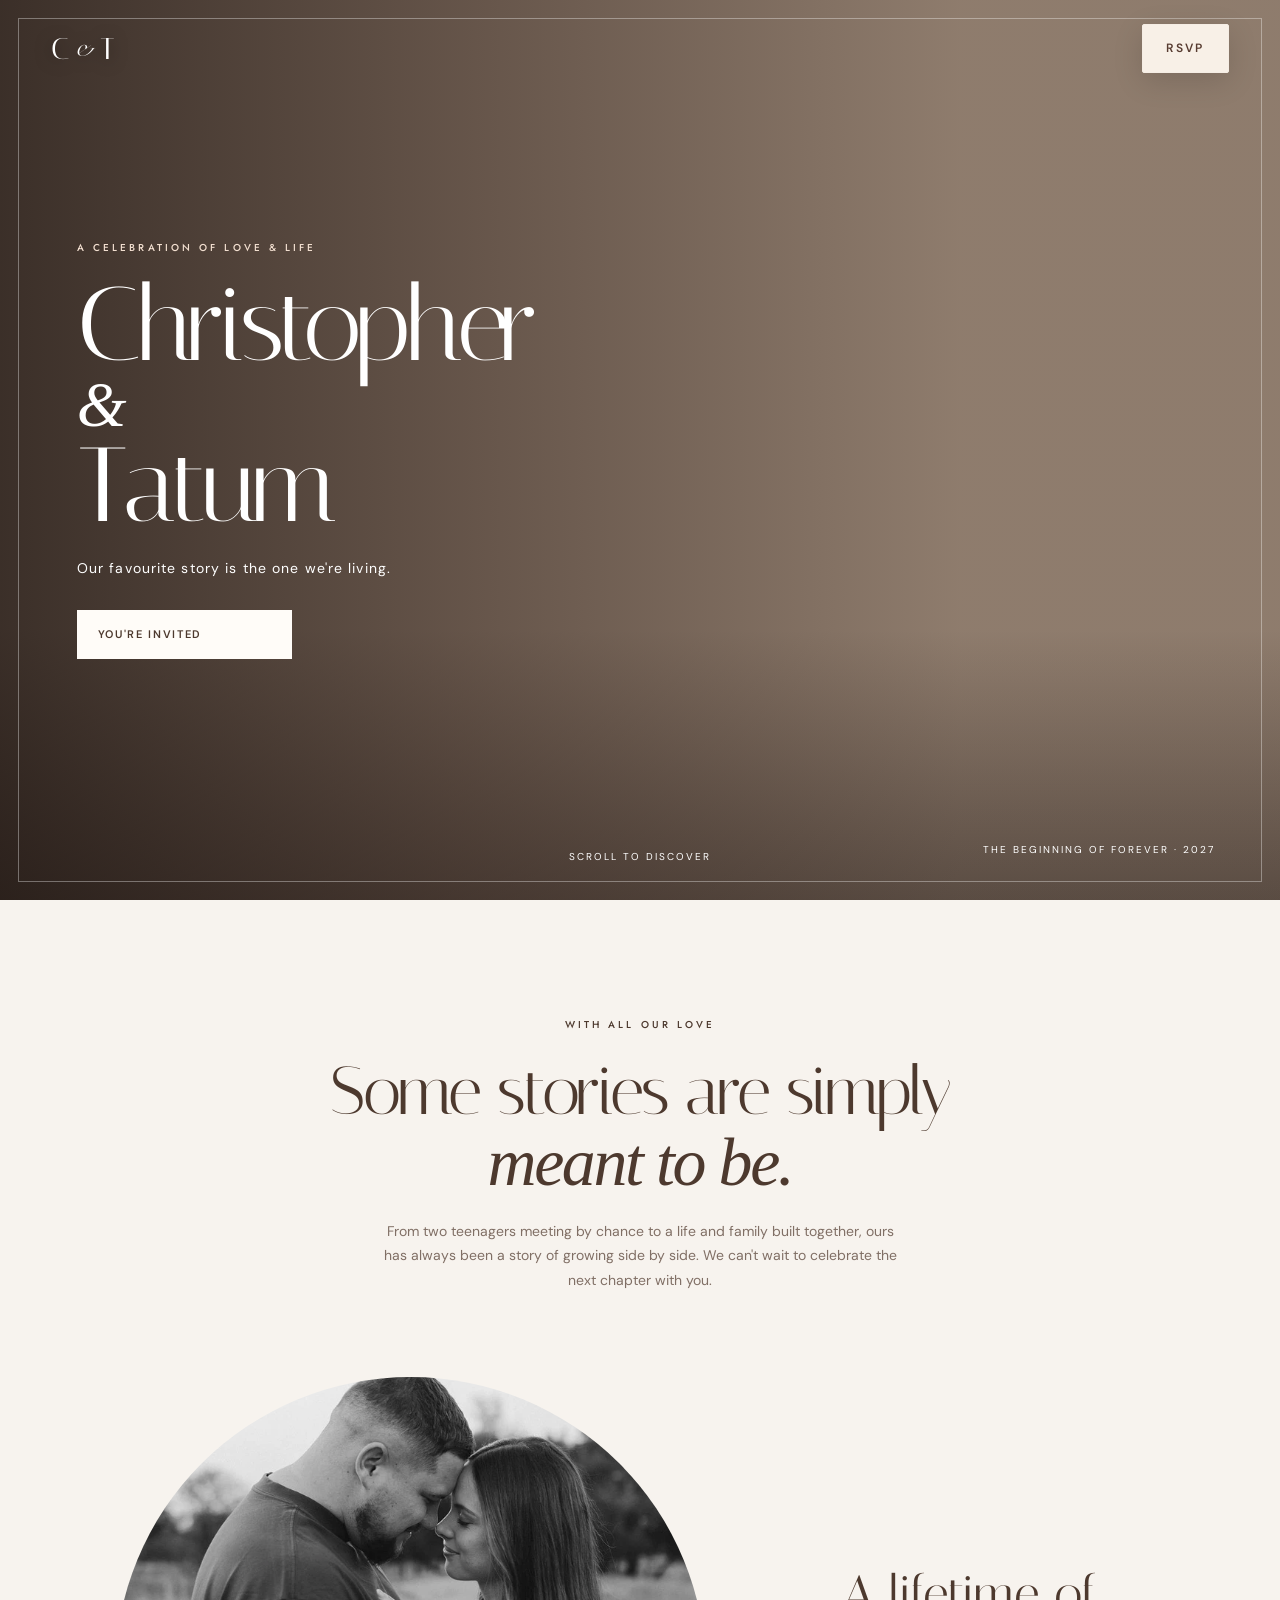
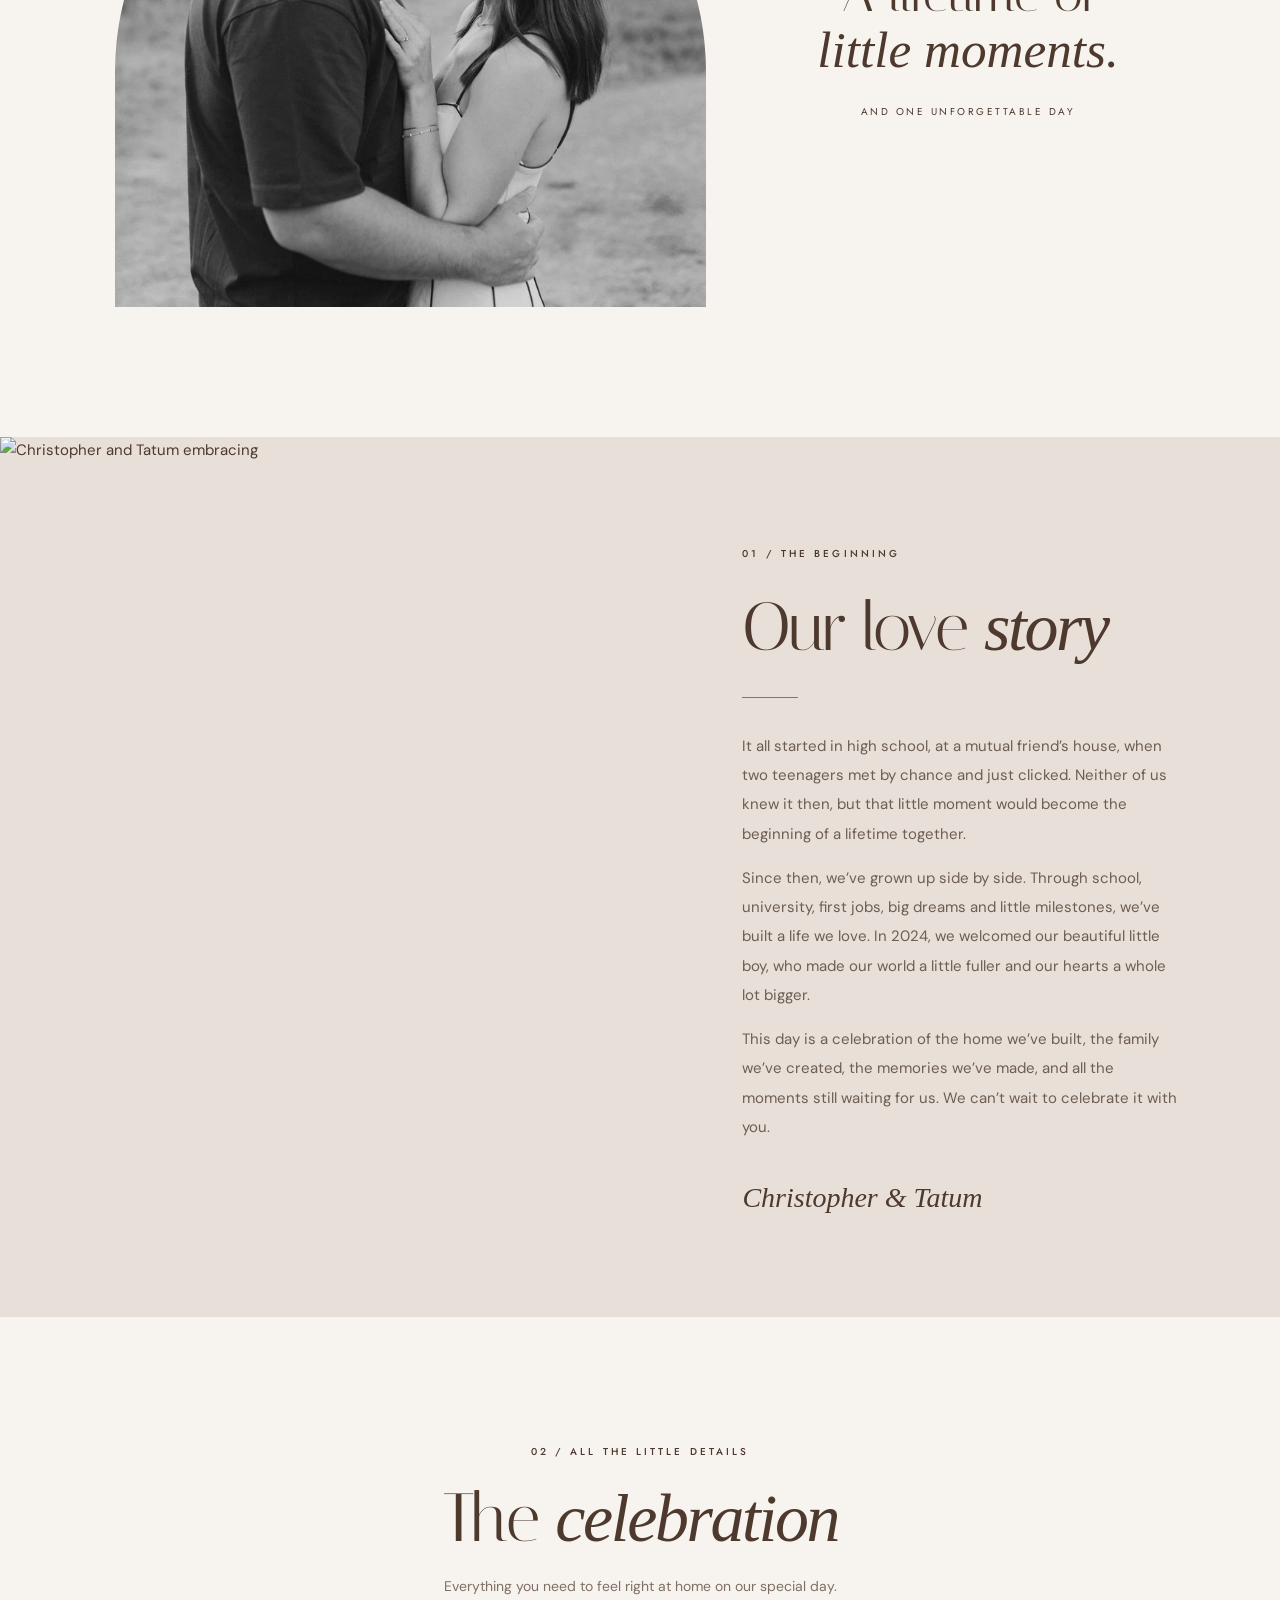
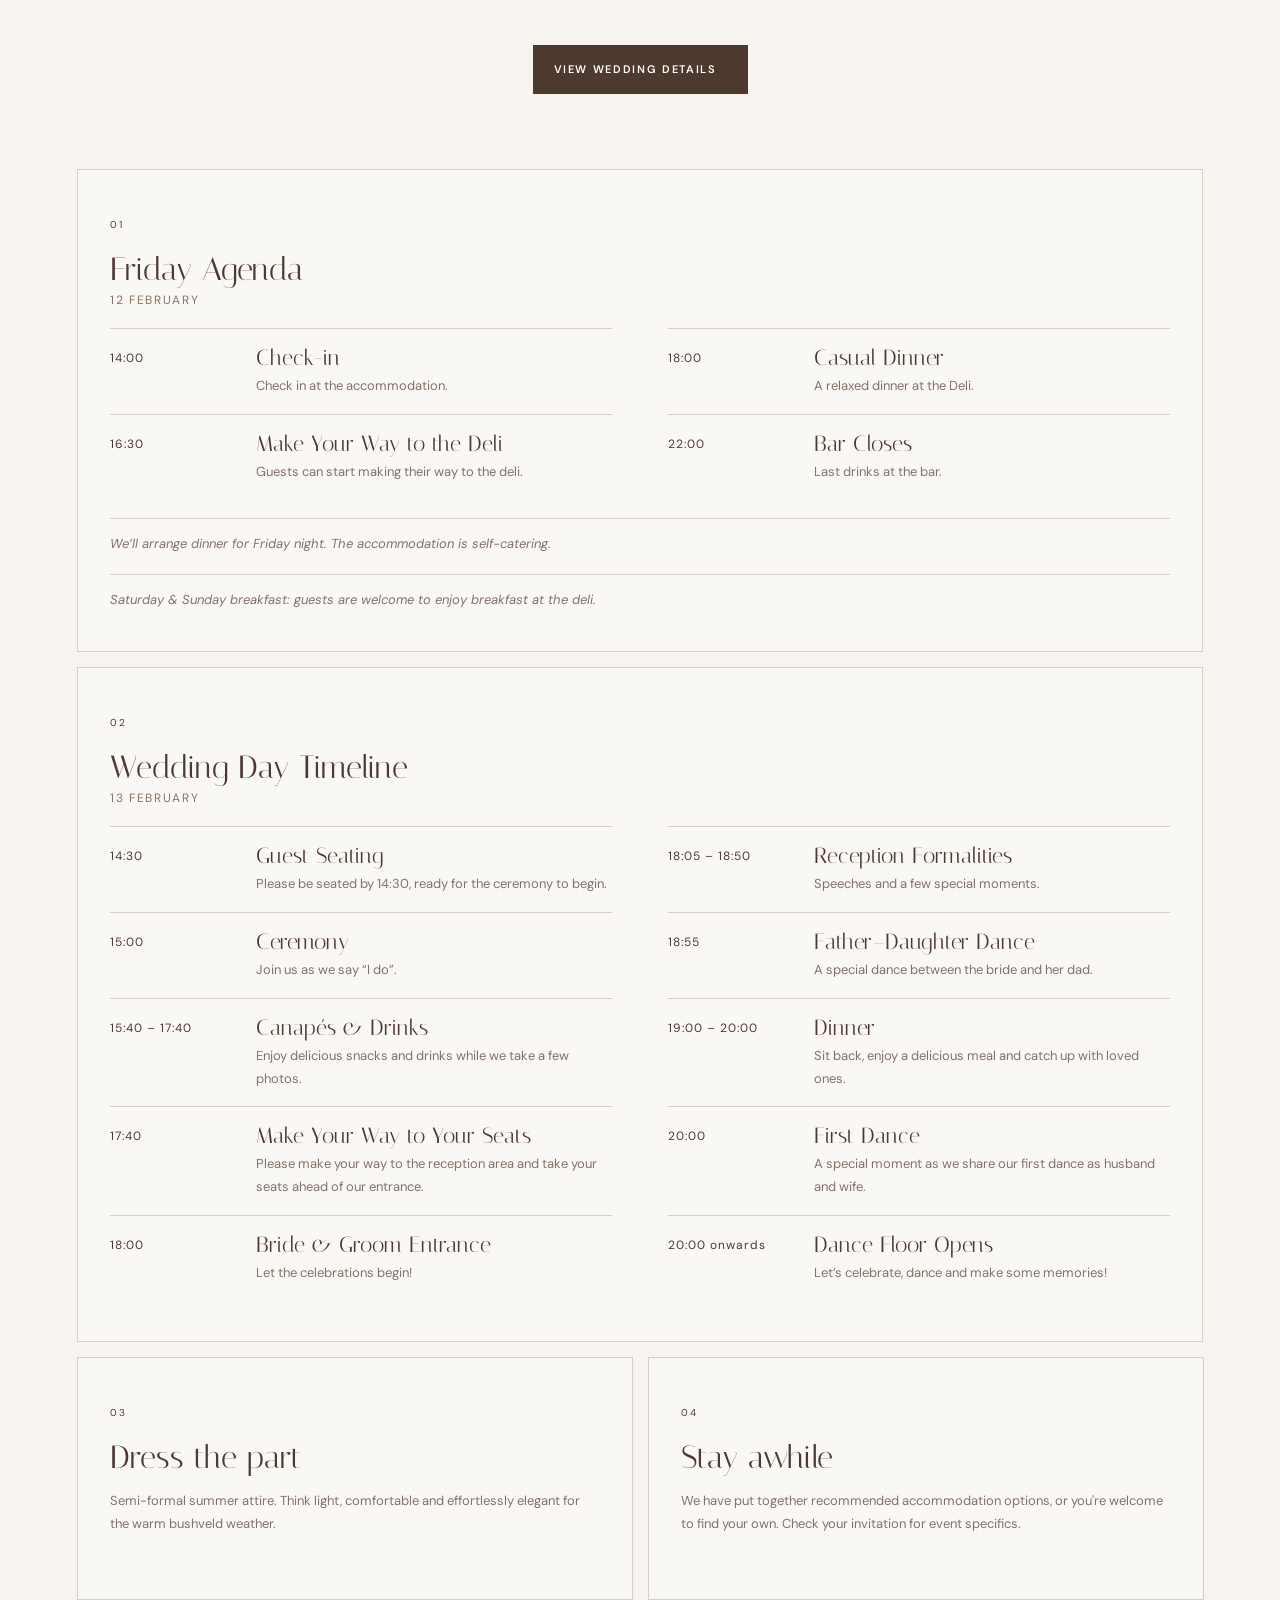
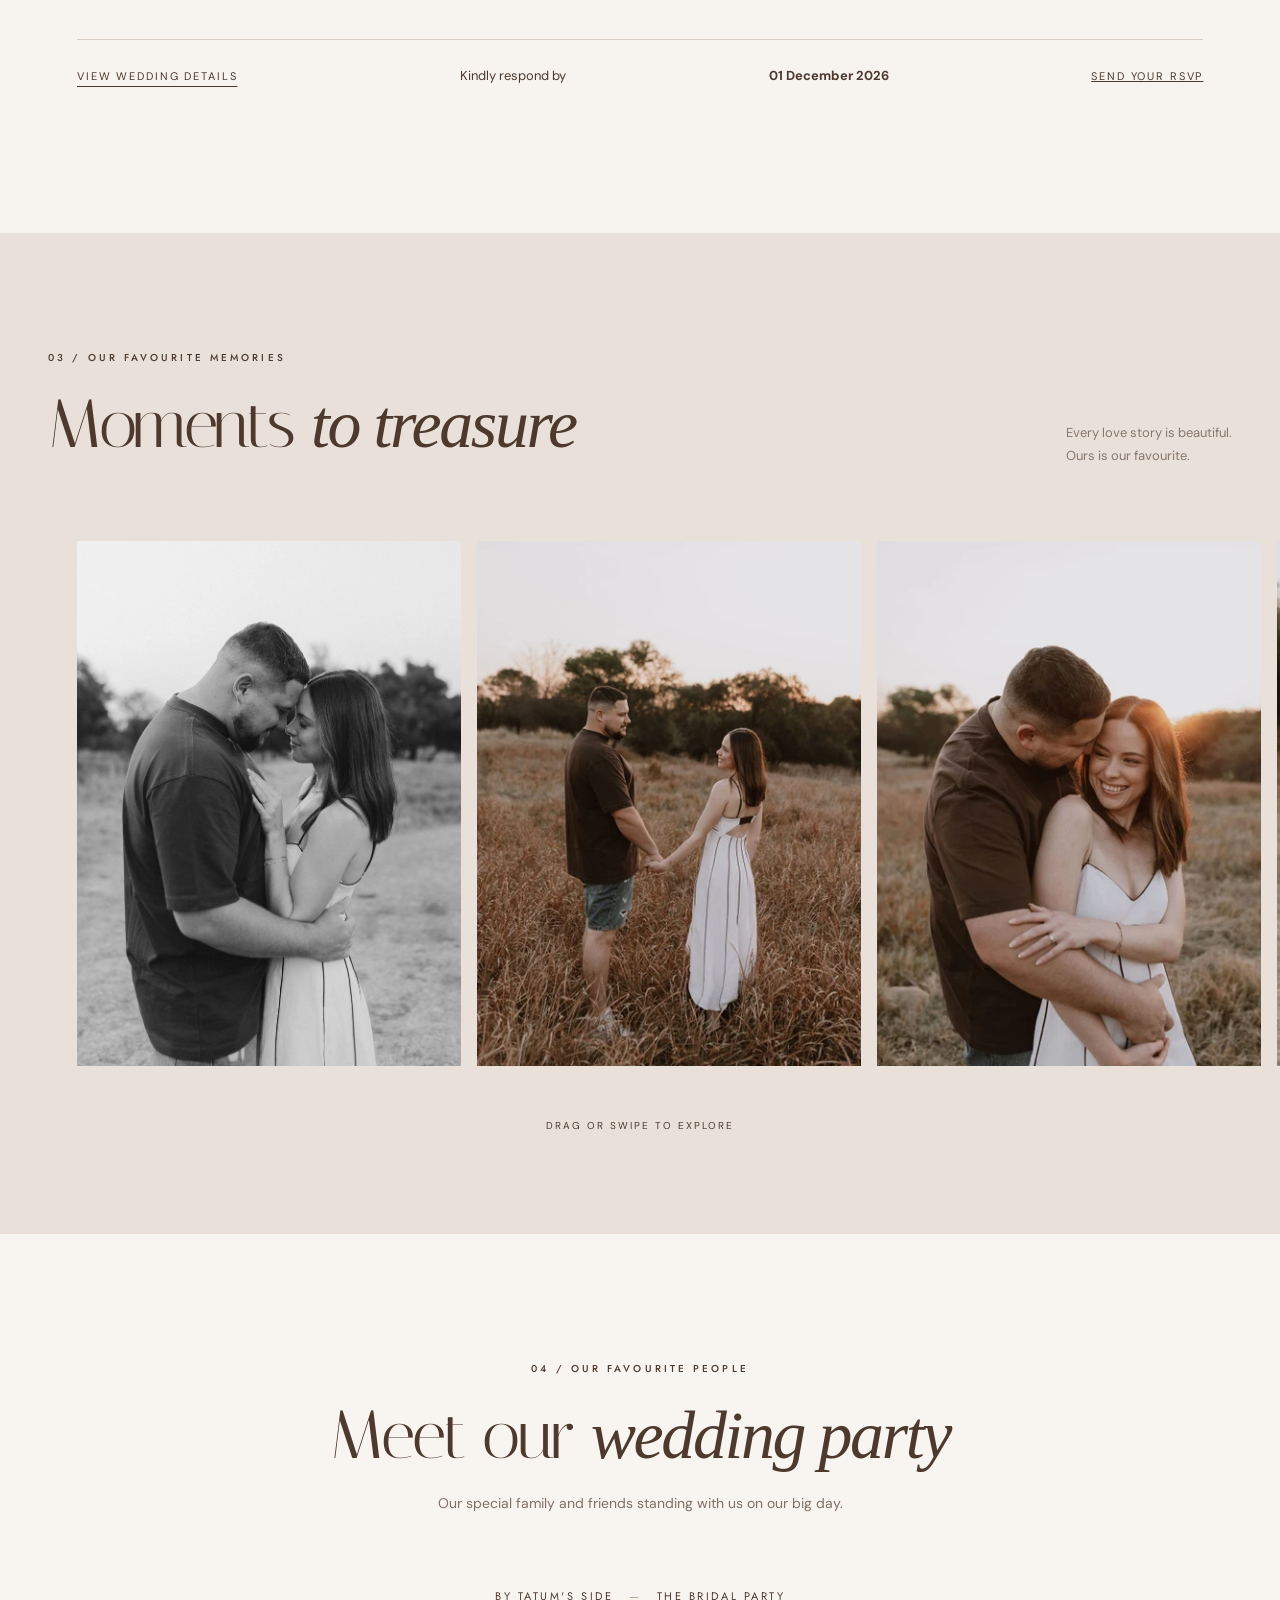
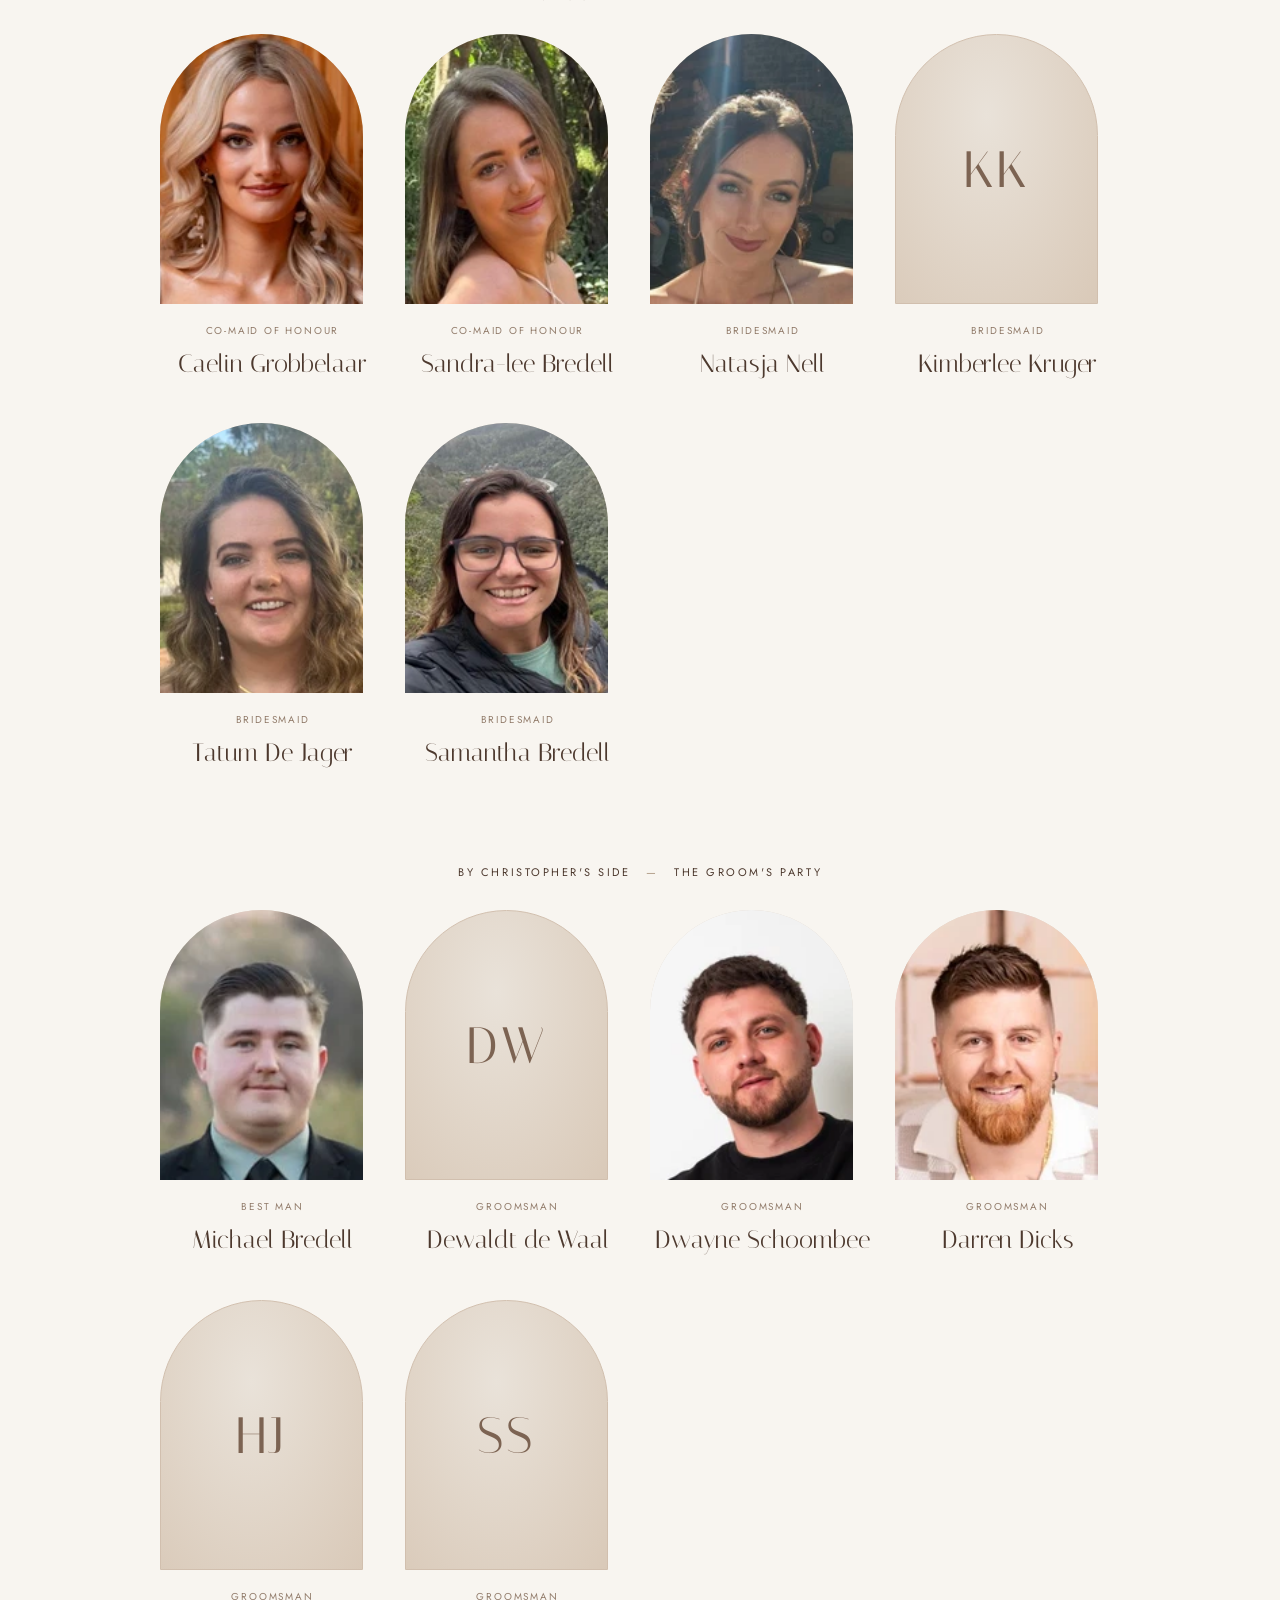
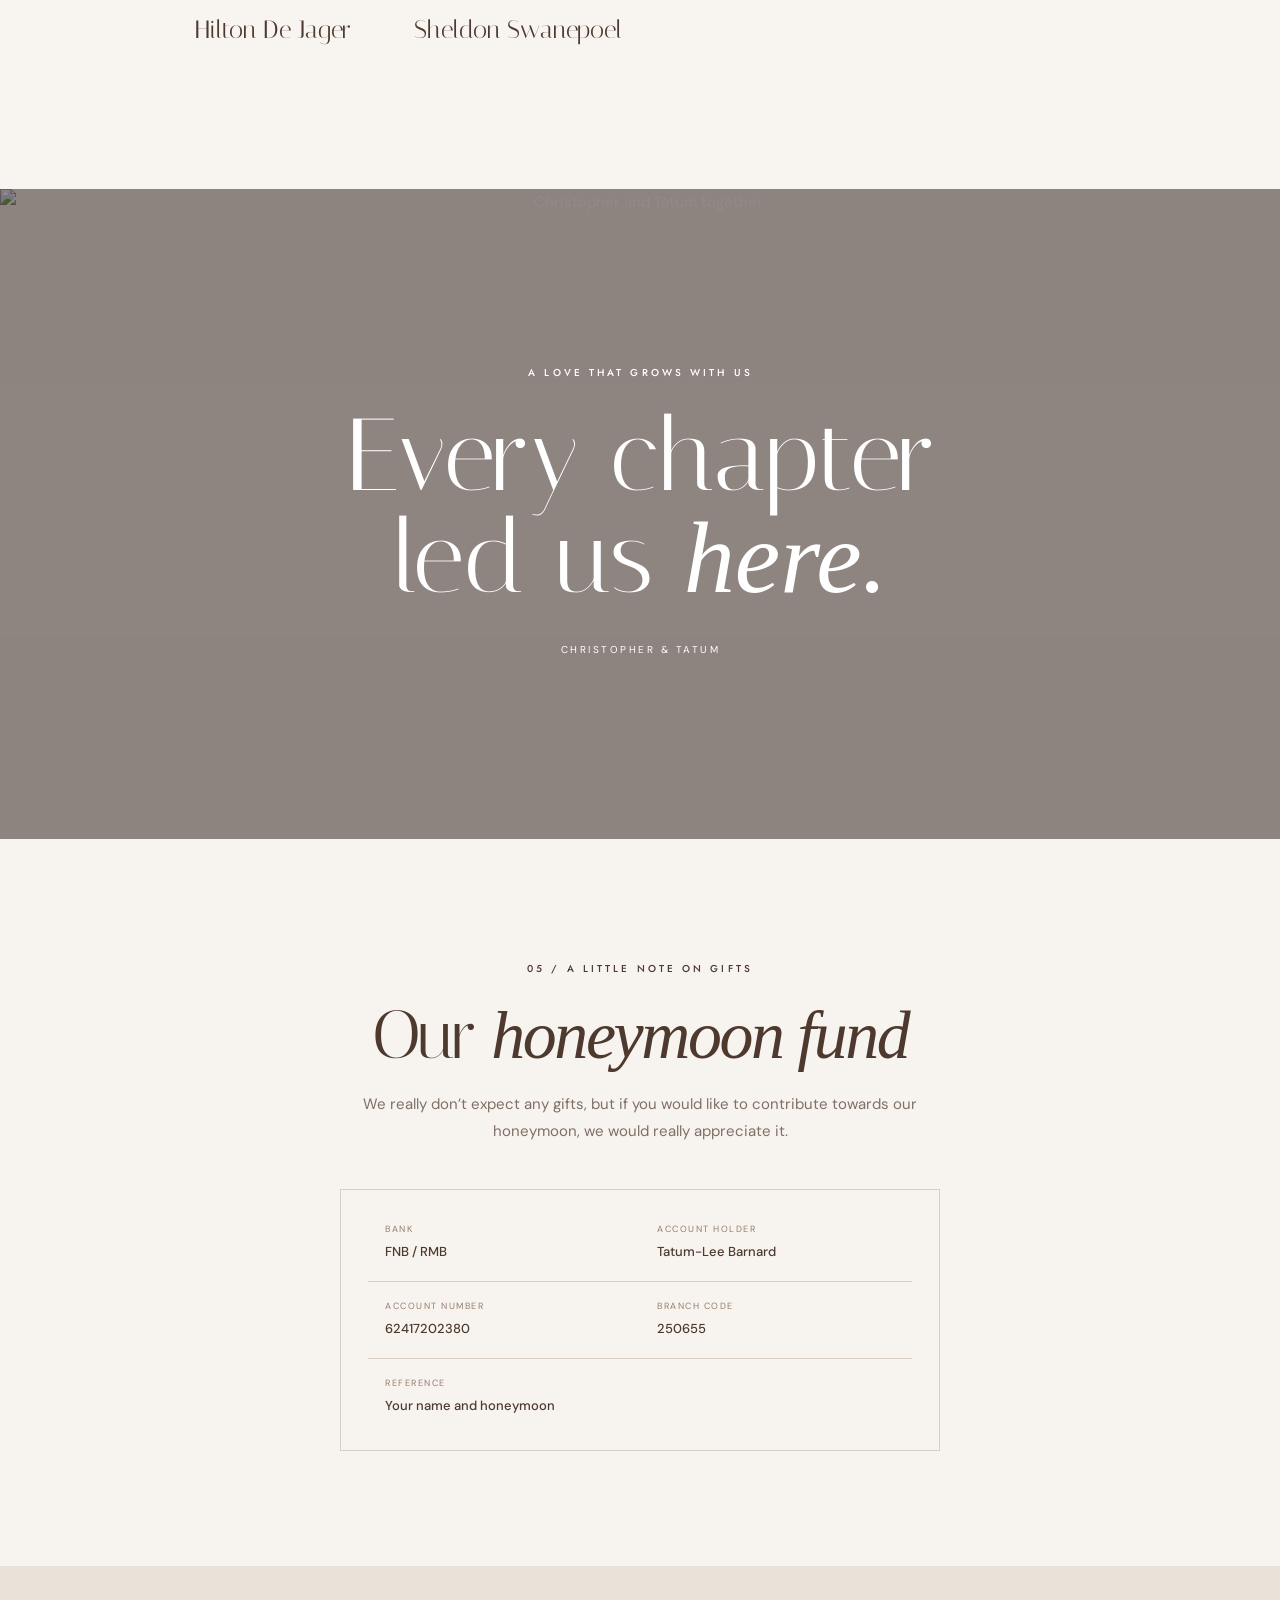
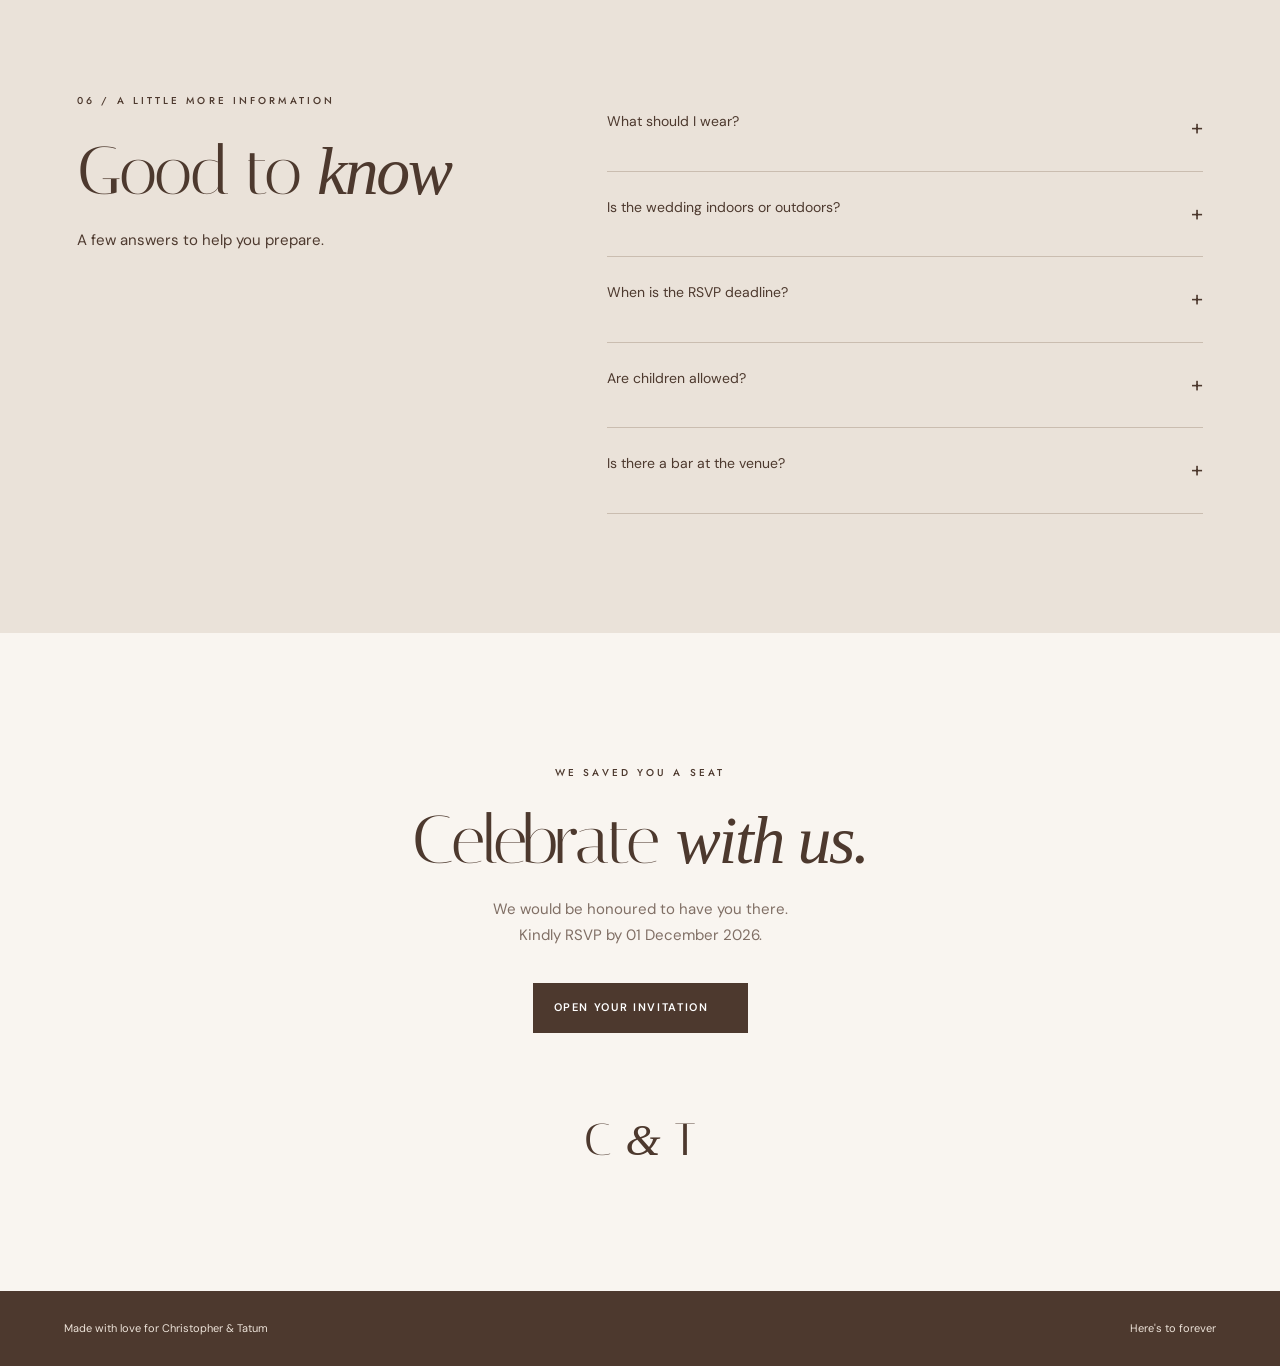
==== commit f1f212cd: "Add stay-nights RSVP question, Friday agenda, live Supabase RSVP backend, clean URLs Co-Authored-By:" ====
--- a/index.html
+++ b/index.html
@@ -2,17 +2,17 @@
 
 <html lang="en"><head><meta charset="utf-8"/><meta content="width=device-width, initial-scale=1" name="viewport"/><meta content="#f4efe9" name="theme-color"/><meta content="Celebrate the wedding of Christopher and Tatum. Their story, wedding party, guest information and RSVP." name="description"/><title>Christopher &amp; Tatum — Our Wedding</title><link href="https://fonts.googleapis.com" rel="preconnect"/><link crossorigin="" href="https://fonts.gstatic.com" rel="preconnect"/><link href="https://fonts.googleapis.com/css2?family=DM+Sans:wght@300;400;500;600&amp;family=Italiana&amp;family=Jost:wght@300;400;500&amp;display=swap" rel="stylesheet"/><link href="styles.css" rel="stylesheet"/></head><body>
 <div aria-hidden="true" id="progress"></div>
-<header class="floating-header"><a aria-label="Christopher and Tatum home" class="monogram" href="#top">C <i>&amp;</i> T</a><a class="head-rsvp" href="rsvp.html">RSVP</a></header>
+<header class="floating-header"><a aria-label="Christopher and Tatum home" class="monogram" href="#top">C <i>&amp;</i> T</a><a class="head-rsvp" href="/rsvp">RSVP</a></header>
 <main id="top">
-<section class="hero"><div class="hero-image"><img alt="Christopher and Tatum together in the bushveld" fetchpriority="high" src="https://pehrklnvmjwsuyjyjtjq.supabase.co/storage/v1/object/public/Wedding%20Pictures/WhatsApp%20Image%202026-10-19%20at%2013.33.57%20%281%29.jpeg"/></div><div class="hero-shade"></div><div class="hero-frame"></div><div class="hero-content"><div class="eyebrow hero-kicker">A celebration of love &amp; life</div><h1><span>Christopher</span><em>&amp;</em><span>Tatum</span></h1><p>Our favourite story is the one we're living.</p><a class="btn btn-light" href="rsvp.html">You're invited</a></div><a class="scroll-cue" href="#welcome"><span>Scroll to discover</span></a><div class="hero-counter">THE BEGINNING OF FOREVER · 2027</div></section>
+<section class="hero"><div class="hero-image"><img alt="Christopher and Tatum together in the bushveld" fetchpriority="high" src="https://pehrklnvmjwsuyjyjtjq.supabase.co/storage/v1/object/public/Wedding%20Pictures/WhatsApp%20Image%202026-10-19%20at%2013.33.57%20%281%29.jpeg"/></div><div class="hero-shade"></div><div class="hero-frame"></div><div class="hero-content"><div class="eyebrow hero-kicker">A celebration of love &amp; life</div><h1><span>Christopher</span><em>&amp;</em><span>Tatum</span></h1><p>Our favourite story is the one we're living.</p><a class="btn btn-light" href="/rsvp">You're invited</a></div><a class="scroll-cue" href="#welcome"><span>Scroll to discover</span></a><div class="hero-counter">THE BEGINNING OF FOREVER · 2027</div></section>
 <section class="welcome cream" id="welcome"><div class="section-intro reveal"><span class="eyebrow">With all our love</span><h2>Some stories are simply <em>meant to be.</em></h2><p>From two teenagers meeting by chance to a life and family built together, ours has always been a story of growing side by side. We can't wait to celebrate the next chapter with you.</p></div><div class="intro-images"><figure class="arch-image reveal"><img alt="Christopher and Tatum sharing a moment" loading="lazy" src="assets/couple-2.webp"/></figure><div class="intro-quote reveal">A lifetime of<br/><em>little moments.</em><span>and one unforgettable day</span></div></div></section>
 <section class="story" id="story"><div class="story-photo reveal"><img alt="Christopher and Tatum embracing" loading="lazy" src="https://pehrklnvmjwsuyjyjtjq.supabase.co/storage/v1/object/public/Wedding%20Pictures/WhatsApp%20Image%202026-10-19%20at%2013.33.58.jpeg"/></div><div class="story-copy reveal"><span class="eyebrow">01 / The beginning</span><h2>Our love <em>story</em></h2><div class="rule"></div><p>It all started in high school, at a mutual friend’s house, when two teenagers met by chance and just clicked. Neither of us knew it then, but that little moment would become the beginning of a lifetime together.</p><p>Since then, we’ve grown up side by side. Through school, university, first jobs, big dreams and little milestones, we’ve built a life we love. In 2024, we welcomed our beautiful little boy, who made our world a little fuller and our hearts a whole lot bigger.</p><p>This day is a celebration of the home we’ve built, the family we’ve created, the memories we’ve made, and all the moments still waiting for us. We can’t wait to celebrate it with you.</p><span class="signature">Christopher &amp; Tatum</span></div></section>
-<section class="details cream" id="details"><div class="section-intro reveal"><span class="eyebrow">02 / All the little details</span><h2>The <em>celebration</em></h2><p>Everything you need to feel right at home on our special day.</p><a class="btn btn-dark details-action" href="rsvp.html?view=details">View wedding details</a></div><div class="details-grid"><article class="detail-card schedule-card reveal"><span class="card-number">01</span><h3>Wedding Day Timeline</h3><ul class="schedule"><li><time>14:30</time><div><strong>Guest Seating</strong><p>Please be seated by 14:30, ready for the ceremony to begin.</p></div></li><li><time>15:00</time><div><strong>Ceremony</strong><p>Join us as we say “I do”.</p></div></li><li><time>15:40 – 17:40</time><div><strong>Canapés &amp; Drinks</strong><p>Enjoy delicious snacks and drinks while we take a few photos.</p></div></li><li><time>17:40</time><div><strong>Make Your Way to Your Seats</strong><p>Please make your way to the reception area and take your seats ahead of our entrance.</p></div></li><li><time>18:00</time><div><strong>Bride &amp; Groom Entrance</strong><p>Let the celebrations begin!</p></div></li><li><time>18:05 – 18:50</time><div><strong>Reception Formalities</strong><p>Speeches and a few special moments.</p></div></li><li><time>18:55</time><div><strong>Father–Daughter Dance</strong><p>A special dance between the bride and her dad.</p></div></li><li><time>19:00 – 20:00</time><div><strong>Dinner</strong><p>Sit back, enjoy a delicious meal and catch up with loved ones.</p></div></li><li><time>20:00</time><div><strong>First Dance</strong><p>A special moment as we share our first dance as husband and wife.</p></div></li><li><time>20:00 onwards</time><div><strong>Dance Floor Opens</strong><p>Let’s celebrate, dance and make some memories!</p></div></li></ul></article><article class="detail-card reveal"><span class="card-number">02</span><h3>Dress the part</h3><p>Semi-formal summer attire. Think light, comfortable and effortlessly elegant for the warm bushveld weather.</p></article><article class="detail-card reveal"><span class="card-number">03</span><h3>Stay awhile</h3><p>We have put together recommended accommodation options, or you're welcome to find your own. Check your invitation for event specifics.</p></article></div><div class="detail-foot reveal"><a class="view-details-link" href="rsvp.html?view=details">View wedding details</a>Kindly respond by <strong>01 December 2026</strong><a href="rsvp.html">Send your RSVP</a></div></section>
+<section class="details cream" id="details"><div class="section-intro reveal"><span class="eyebrow">02 / All the little details</span><h2>The <em>celebration</em></h2><p>Everything you need to feel right at home on our special day.</p><a class="btn btn-dark details-action" href="/rsvp?view=details">View wedding details</a></div><div class="details-grid"><article class="detail-card schedule-card friday-card reveal"><span class="card-number">01</span><h3>Friday Agenda <small>12 February</small></h3><ul class="schedule"><li><time>14:00</time><div><strong>Check-in</strong><p>Check in at the accommodation.</p></div></li><li><time>16:30</time><div><strong>Make Your Way to the Deli</strong><p>Guests can start making their way to the deli.</p></div></li><li><time>18:00</time><div><strong>Casual Dinner</strong><p>A relaxed dinner at the Deli.</p></div></li><li><time>22:00</time><div><strong>Bar Closes</strong><p>Last drinks at the bar.</p></div></li></ul><p class="schedule-note">We’ll arrange dinner for Friday night. The accommodation is self-catering.</p><p class="schedule-note">Saturday &amp; Sunday breakfast: guests are welcome to enjoy breakfast at the deli.</p></article><article class="detail-card schedule-card reveal"><span class="card-number">02</span><h3>Wedding Day Timeline <small>13 February</small></h3><ul class="schedule"><li><time>14:30</time><div><strong>Guest Seating</strong><p>Please be seated by 14:30, ready for the ceremony to begin.</p></div></li><li><time>15:00</time><div><strong>Ceremony</strong><p>Join us as we say “I do”.</p></div></li><li><time>15:40 – 17:40</time><div><strong>Canapés &amp; Drinks</strong><p>Enjoy delicious snacks and drinks while we take a few photos.</p></div></li><li><time>17:40</time><div><strong>Make Your Way to Your Seats</strong><p>Please make your way to the reception area and take your seats ahead of our entrance.</p></div></li><li><time>18:00</time><div><strong>Bride &amp; Groom Entrance</strong><p>Let the celebrations begin!</p></div></li><li><time>18:05 – 18:50</time><div><strong>Reception Formalities</strong><p>Speeches and a few special moments.</p></div></li><li><time>18:55</time><div><strong>Father–Daughter Dance</strong><p>A special dance between the bride and her dad.</p></div></li><li><time>19:00 – 20:00</time><div><strong>Dinner</strong><p>Sit back, enjoy a delicious meal and catch up with loved ones.</p></div></li><li><time>20:00</time><div><strong>First Dance</strong><p>A special moment as we share our first dance as husband and wife.</p></div></li><li><time>20:00 onwards</time><div><strong>Dance Floor Opens</strong><p>Let’s celebrate, dance and make some memories!</p></div></li></ul></article><article class="detail-card reveal"><span class="card-number">03</span><h3>Dress the part</h3><p>Semi-formal summer attire. Think light, comfortable and effortlessly elegant for the warm bushveld weather.</p></article><article class="detail-card reveal"><span class="card-number">04</span><h3>Stay awhile</h3><p>We have put together recommended accommodation options, or you're welcome to find your own. Check your invitation for event specifics.</p></article></div><div class="detail-foot reveal"><a class="view-details-link" href="/rsvp?view=details">View wedding details</a>Kindly respond by <strong>01 December 2026</strong><a href="/rsvp">Send your RSVP</a></div></section>
 <section class="gallery-section" id="gallery"><div class="gallery-head reveal"><div><span class="eyebrow">03 / Our favourite memories</span><h2>Moments <em>to treasure</em></h2></div><p>Every love story is beautiful.<br/>Ours is our favourite.</p></div><div aria-label="Photo gallery" class="gallery-track"><button aria-label="Enlarge photo 1" class="gallery-card" data-image="assets/couple-2.webp" type="button"><img alt="Christopher and Tatum sharing a tender moment" loading="lazy" src="assets/couple-2.webp"/></button><button aria-label="Enlarge photo 2" class="gallery-card" data-image="assets/couple-3.webp" type="button"><img alt="Christopher and Tatum holding hands outdoors" loading="lazy" src="assets/couple-3.webp"/></button><button aria-label="Enlarge photo 3" class="gallery-card" data-image="assets/couple-4.webp" type="button"><img alt="Christopher and Tatum embracing in the grass" loading="lazy" src="assets/couple-4.webp"/></button><button aria-label="Enlarge photo 4" class="gallery-card" data-image="assets/couple-5.webp" type="button"><img alt="The couple smiling together at sunset" loading="lazy" src="assets/couple-5.webp"/></button><button aria-label="Enlarge photo 5" class="gallery-card" data-image="assets/couple-6.webp" type="button"><img alt="The couple sharing a happy moment" loading="lazy" src="assets/couple-6.webp"/></button><button aria-label="Enlarge photo 6" class="gallery-card" data-image="assets/couple-7.webp" type="button"><img alt="Christopher and Tatum walking hand in hand" loading="lazy" src="assets/couple-7.webp"/></button></div><p class="gallery-hint">Drag or swipe to explore</p></section>
 <section class="party-section cream" id="party"><div class="section-intro reveal"><span class="eyebrow">04 / Our favourite people</span><h2>Meet our <em>wedding party</em></h2><p>Our special family and friends standing with us on our big day.</p></div><div class="party-label reveal">BY TATUM'S SIDE <span>—</span> THE BRIDAL PARTY</div><div class="people-grid"><article class="person reveal"><div class="person-photo"><img alt="Portrait of Caelin Grobbelaar" loading="lazy" src="assets/party-1.webp"/></div><div class="person-info"><span>Co-Maid of Honour</span><h3>Caelin Grobbelaar</h3></div></article> <article class="person reveal"><div class="person-photo"><img alt="Portrait of Sandra-lee Bredell" loading="lazy" src="assets/party-2.webp"/></div><div class="person-info"><span>Co-Maid of Honour</span><h3>Sandra-lee Bredell</h3></div></article> <article class="person reveal"><div class="person-photo"><img alt="Portrait of Natasja Nell" loading="lazy" src="assets/party-3.webp"/></div><div class="person-info"><span>Bridesmaid</span><h3>Natasja Nell</h3></div></article><article class="person reveal"><div aria-label="Portrait not provided for Kimberlee Kruger" class="person-photo placeholder-photo" role="img"><div aria-hidden="true" class="portrait-monogram"><strong>KK</strong></div></div><div class="person-info"><span>Bridesmaid</span><h3>Kimberlee Kruger</h3></div></article> <article class="person reveal"><div class="person-photo"><img alt="Portrait of Tatum De Jager" loading="lazy" src="assets/party-4.webp"/></div><div class="person-info"><span>Bridesmaid</span><h3>Tatum De Jager</h3></div></article> <article class="person reveal"><div class="person-photo"><img alt="Portrait of Samantha Bredell" loading="lazy" src="assets/party-5.webp"/></div><div class="person-info"><span>Bridesmaid</span><h3>Samantha Bredell</h3></div></article></div><div class="party-label reveal">BY CHRISTOPHER'S SIDE <span>—</span> THE GROOM'S PARTY</div><div class="people-grid"><article class="person reveal"><div class="person-photo"><img alt="Portrait of Michael Bredell" loading="lazy" src="assets/party-6.webp"/></div><div class="person-info"><span>Best man</span><h3>Michael Bredell</h3></div></article><article class="person reveal"><div aria-label="Portrait not provided for Dewaldt de Waal" class="person-photo placeholder-photo" role="img"><div aria-hidden="true" class="portrait-monogram"><strong>DW</strong></div></div><div class="person-info"><span>Groomsman</span><h3>Dewaldt de Waal</h3></div></article> <article class="person reveal"><div class="person-photo"><img alt="Portrait of Dwayne Schoombee" loading="lazy" src="assets/party-7.webp"/></div><div class="person-info"><span>Groomsman</span><h3>Dwayne Schoombee</h3></div></article> <article class="person reveal"><div class="person-photo"><img alt="Portrait of Darren Dicks" loading="lazy" src="assets/party-8.webp"/></div><div class="person-info"><span>Groomsman</span><h3>Darren Dicks</h3></div></article><article class="person reveal"><div aria-label="Portrait not provided for Hilton De Jager" class="person-photo placeholder-photo" role="img"><div aria-hidden="true" class="portrait-monogram"><strong>HJ</strong></div></div><div class="person-info"><span>Groomsman</span><h3>Hilton De Jager</h3></div></article><article class="person reveal"><div aria-label="Portrait not provided for Sheldon Swanepoel" class="person-photo placeholder-photo" role="img"><div aria-hidden="true" class="portrait-monogram"><strong>SS</strong></div></div><div class="person-info"><span>Groomsman</span><h3>Sheldon Swanepoel</h3></div></article></div></section>
 <section class="quote-section"><img alt="Christopher and Tatum together" loading="lazy" src="https://pehrklnvmjwsuyjyjtjq.supabase.co/storage/v1/object/public/Wedding%20Pictures/WhatsApp%20Image%202026-10-19%20at%2013.33.59%20%282%29.jpeg"/><div class="quote-overlay"></div><div class="quote-content reveal"><div class="eyebrow">A love that grows with us</div><h2>Every chapter<br/>led us <em>here.</em></h2><span>CHRISTOPHER &amp; TATUM</span></div></section>
 <section class="fund-section cream" id="gifts"><div class="fund-inner reveal"><span class="eyebrow">05 / A little note on gifts</span><h2>Our <em>honeymoon fund</em></h2><p>We really don’t expect any gifts, but if you would like to contribute towards our honeymoon, we would really appreciate it.</p><div class="bank-box"><div><small>BANK</small><strong>FNB / RMB</strong></div><div><small>ACCOUNT HOLDER</small><strong>Tatum-Lee Barnard</strong></div><div><small>ACCOUNT NUMBER</small><strong>62417202380</strong></div><div><small>BRANCH CODE</small><strong>250655</strong></div><div class="wide"><small>REFERENCE</small><strong>Your name and honeymoon</strong></div></div></div></section>
 <section class="faq-section" id="faq"><div class="faq-heading reveal"><span class="eyebrow">06 / A little more information</span><h2>Good to <em>know</em></h2><p>A few answers to help you prepare.</p></div><div class="faq-list reveal"><details class="faq-item"><summary>What should I wear?<span aria-hidden="true">+</span></summary><p>Semi-formal summer attire. As the wedding is in the heart of the bushveld in February, please keep it light, comfortable and elegant.</p></details><details class="faq-item"><summary>Is the wedding indoors or outdoors?<span aria-hidden="true">+</span></summary><p>Both the ceremony and celebration will take place indoors.</p></details><details class="faq-item"><summary>When is the RSVP deadline?<span aria-hidden="true">+</span></summary><p>Please submit your RSVP by 01 December 2026.</p></details><details class="faq-item"><summary>Are children allowed?<span aria-hidden="true">+</span></summary><p>We love your little ones, but this is an adults-only celebration unless children are specifically mentioned on your invitation.</p></details><details class="faq-item"><summary>Is there a bar at the venue?<span aria-hidden="true">+</span></summary><p>There is a cash bar. Card facilities may be limited, so we recommend bringing cash.</p></details></div></section>
-<section class="final-cta"><span class="eyebrow">We saved you a seat</span><h2>Celebrate <em>with us.</em></h2><p>We would be honoured to have you there.<br/>Kindly RSVP by 01 December 2026.</p><a class="btn btn-dark" href="rsvp.html">Open your invitation</a><div class="final-signature">C <em>&amp;</em> T</div></section>
+<section class="final-cta"><span class="eyebrow">We saved you a seat</span><h2>Celebrate <em>with us.</em></h2><p>We would be honoured to have you there.<br/>Kindly RSVP by 01 December 2026.</p><a class="btn btn-dark" href="/rsvp">Open your invitation</a><div class="final-signature">C <em>&amp;</em> T</div></section>
 </main><footer>Made with love for Christopher &amp; Tatum <span>Here's to forever</span></footer>
 <div aria-label="Wedding photograph" aria-modal="true" class="lightbox" hidden="" id="lightbox" role="dialog"><button aria-label="Close enlarged photo" class="lightbox-close" type="button">Close</button><button aria-label="Previous photo" class="lightbox-prev" type="button">Previous</button><img alt="Enlarged wedding photograph" id="lightbox-image"/><button aria-label="Next photo" class="lightbox-next" type="button">Next</button></div><script defer="" src="script.js"></script></body></html>
--- a/styles.css
+++ b/styles.css
@@ -54,3 +54,7 @@
 .schedule p{margin:4px 0 0!important}
 @media(max-width:900px){.schedule{grid-template-columns:1fr;grid-template-rows:none;grid-auto-flow:row}}
 @media(max-width:640px){.details-grid{grid-template-columns:1fr}.detail-card,.schedule-card{grid-column:auto}.schedule-card{padding:26px}.schedule li{grid-template-columns:1fr;gap:4px}}
+.schedule-card h3 small{display:block;font:400 12px 'DM Sans',sans-serif;letter-spacing:.14em;text-transform:uppercase;color:var(--taupe);margin-top:4px}
+.friday-card .schedule{grid-template-rows:repeat(2,auto)}
+.schedule-note{margin:18px 0 0!important;padding-top:14px;border-top:1px solid var(--line);font-style:italic}
+@media(max-width:900px){.friday-card .schedule{grid-template-rows:none}}
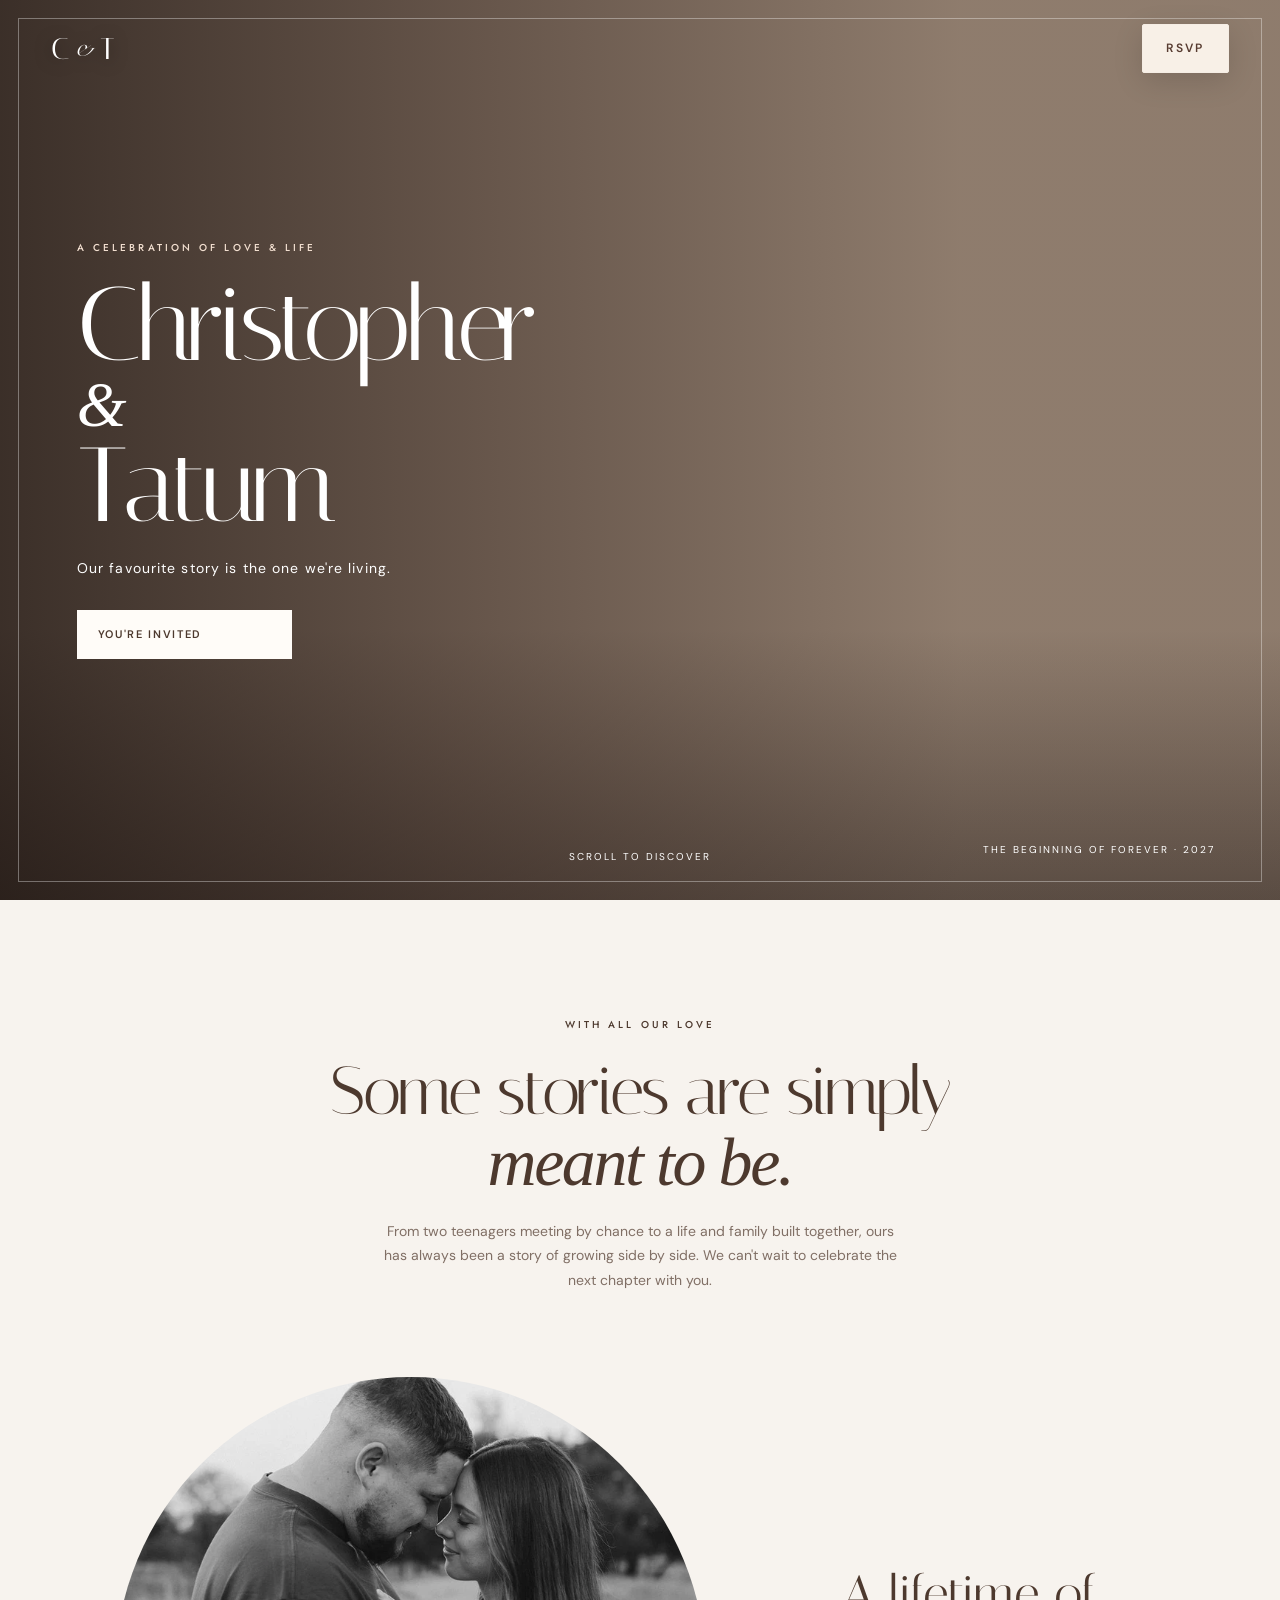
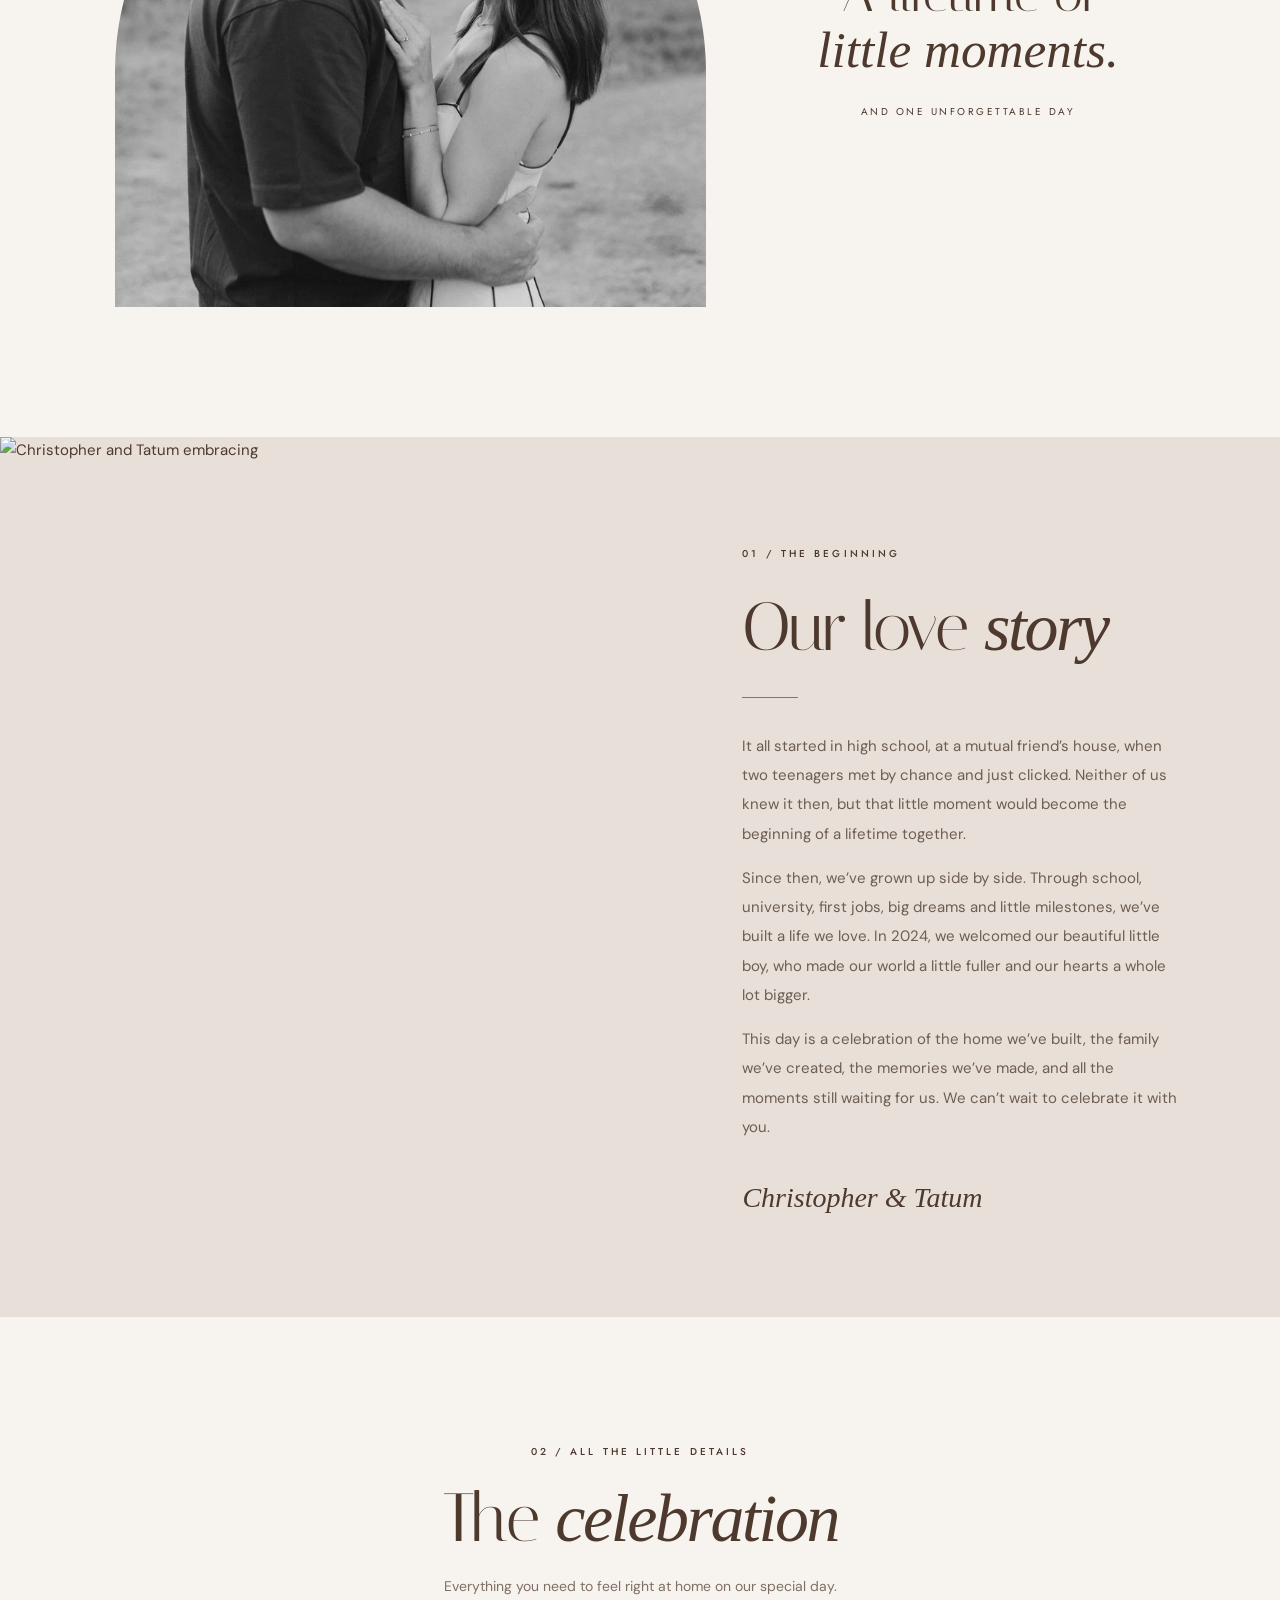
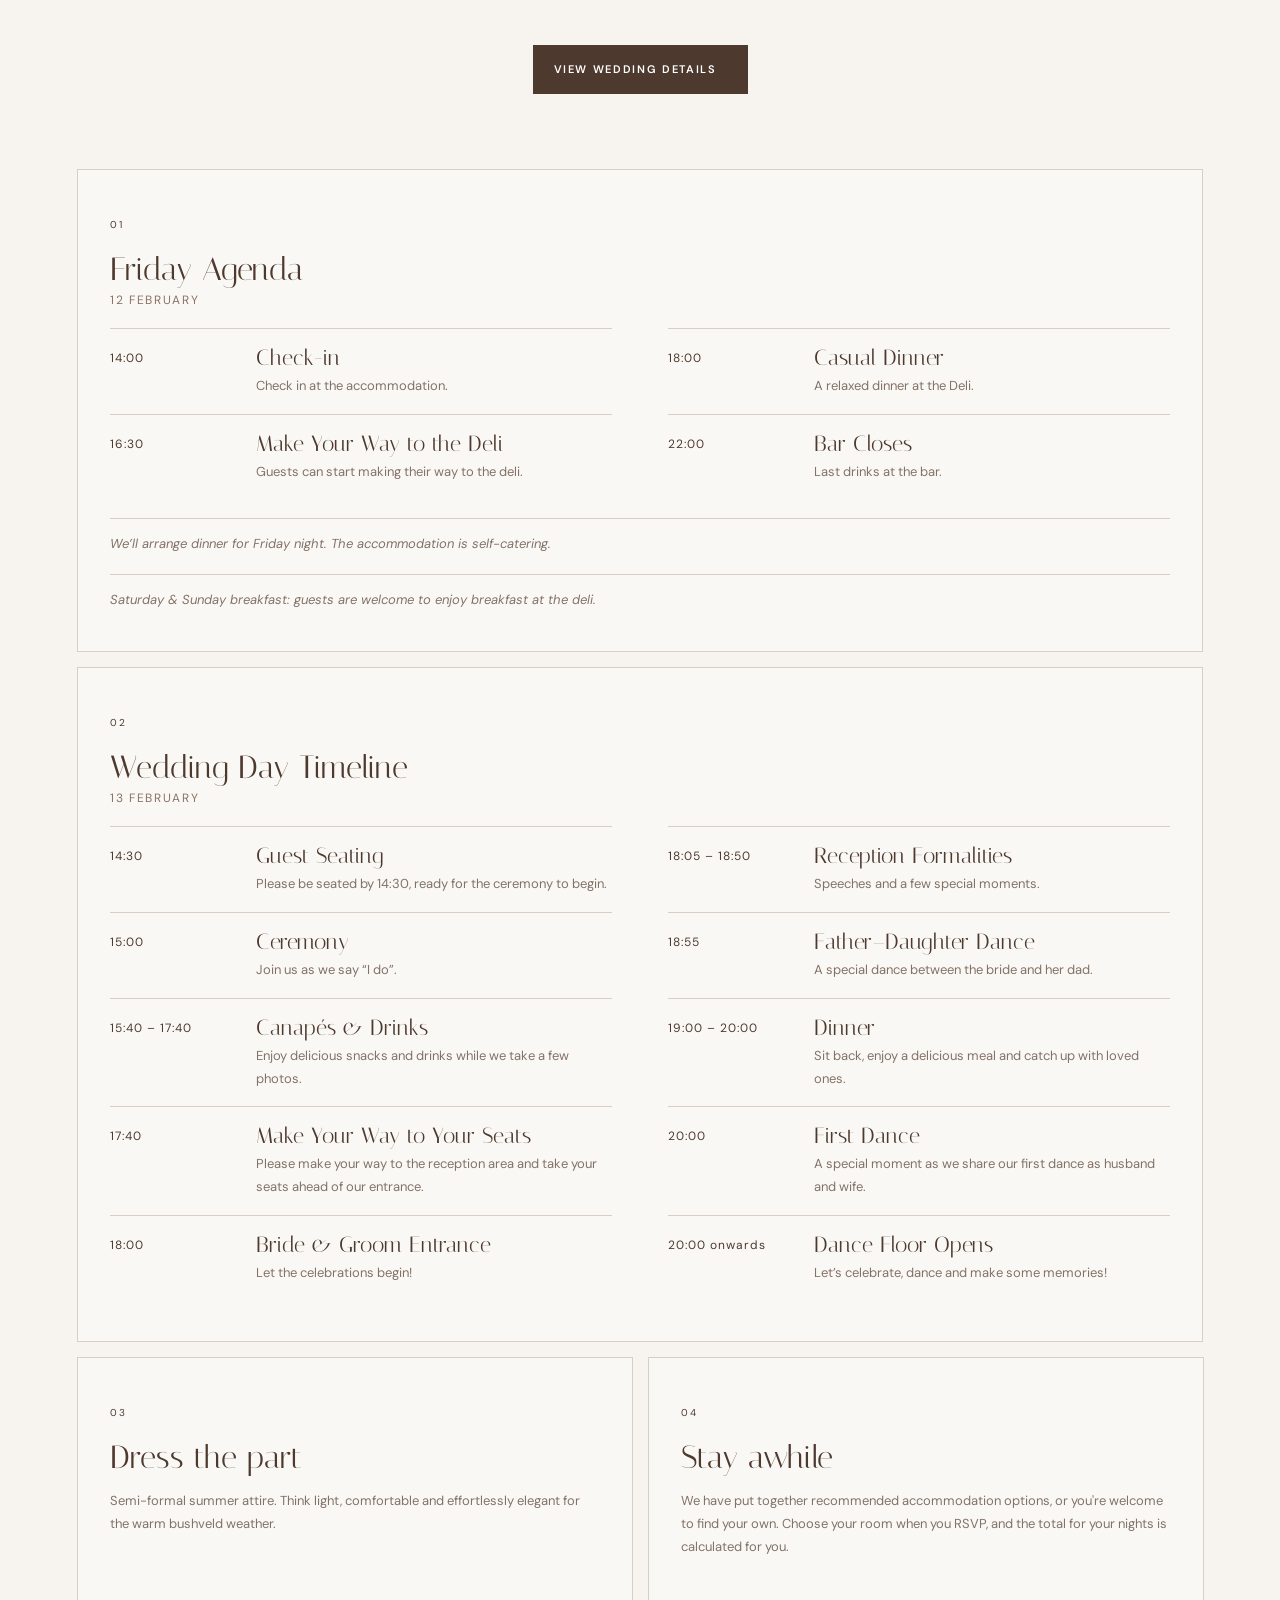
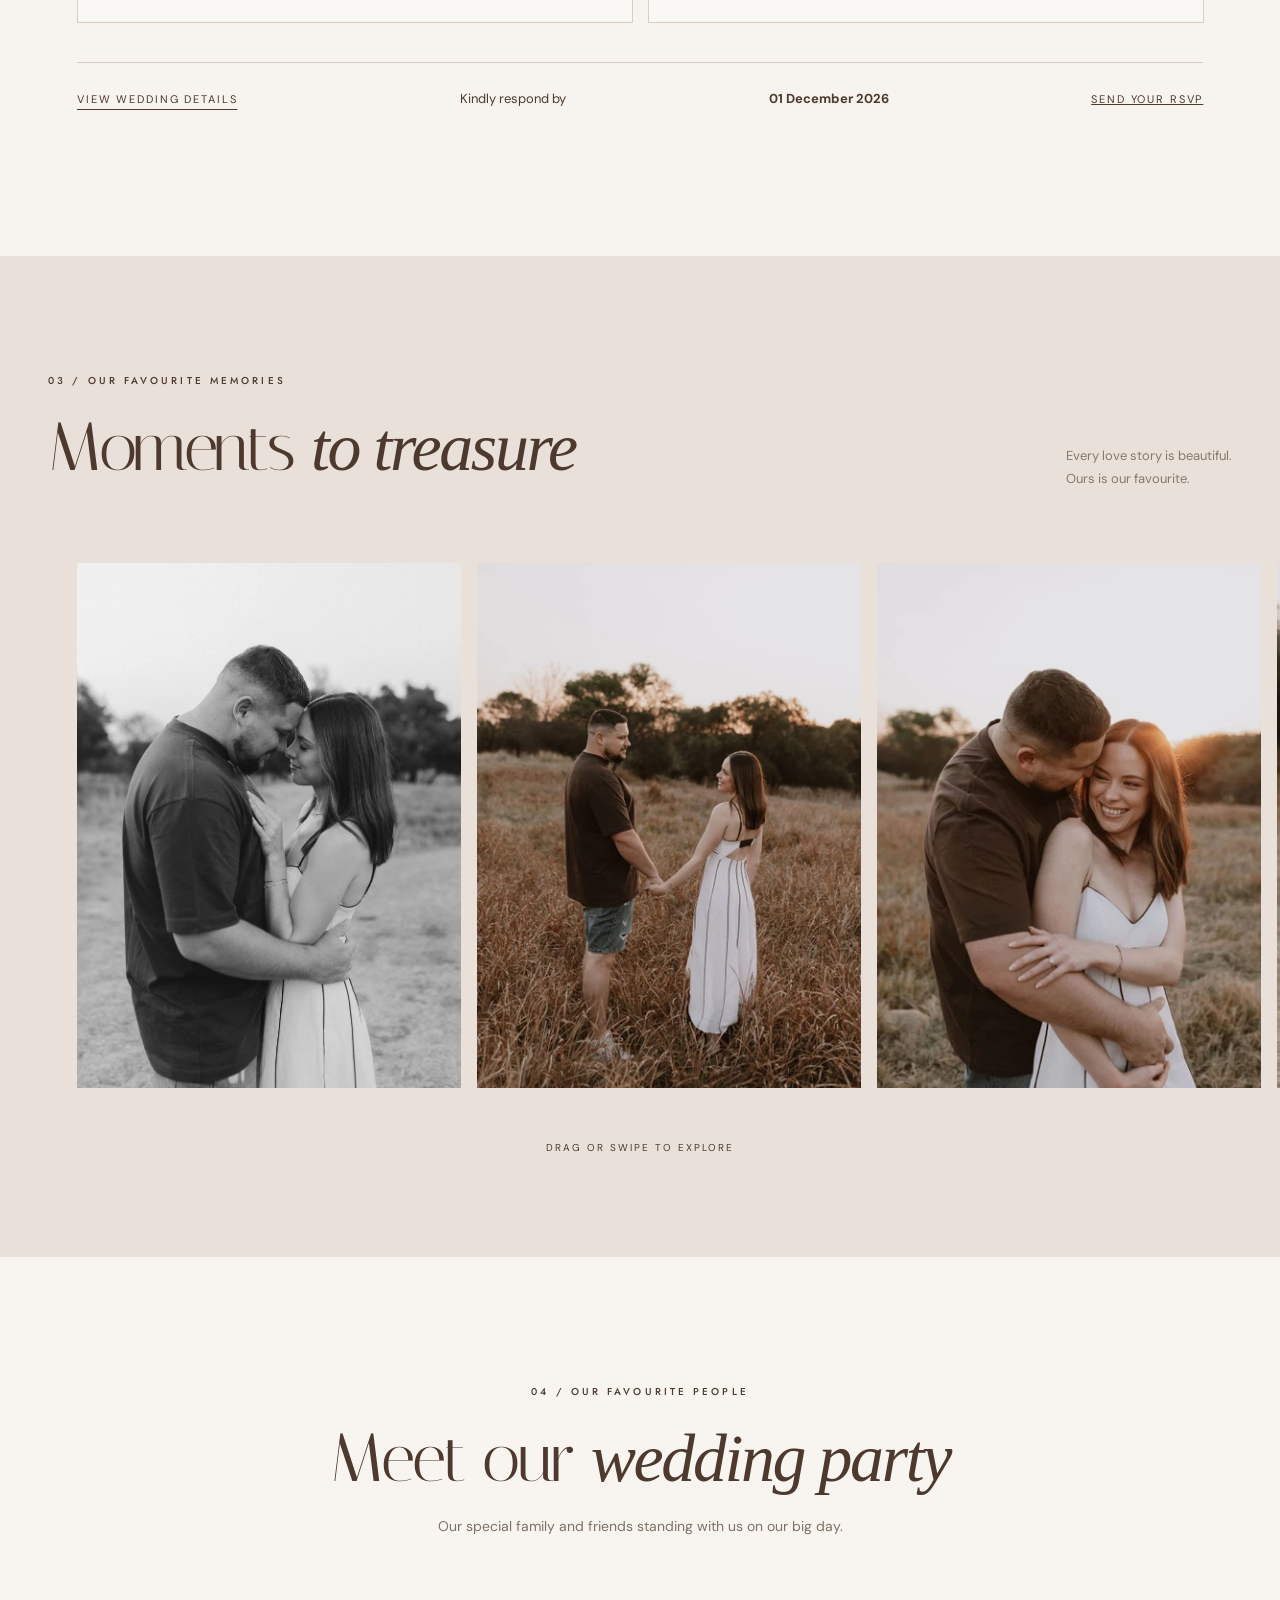
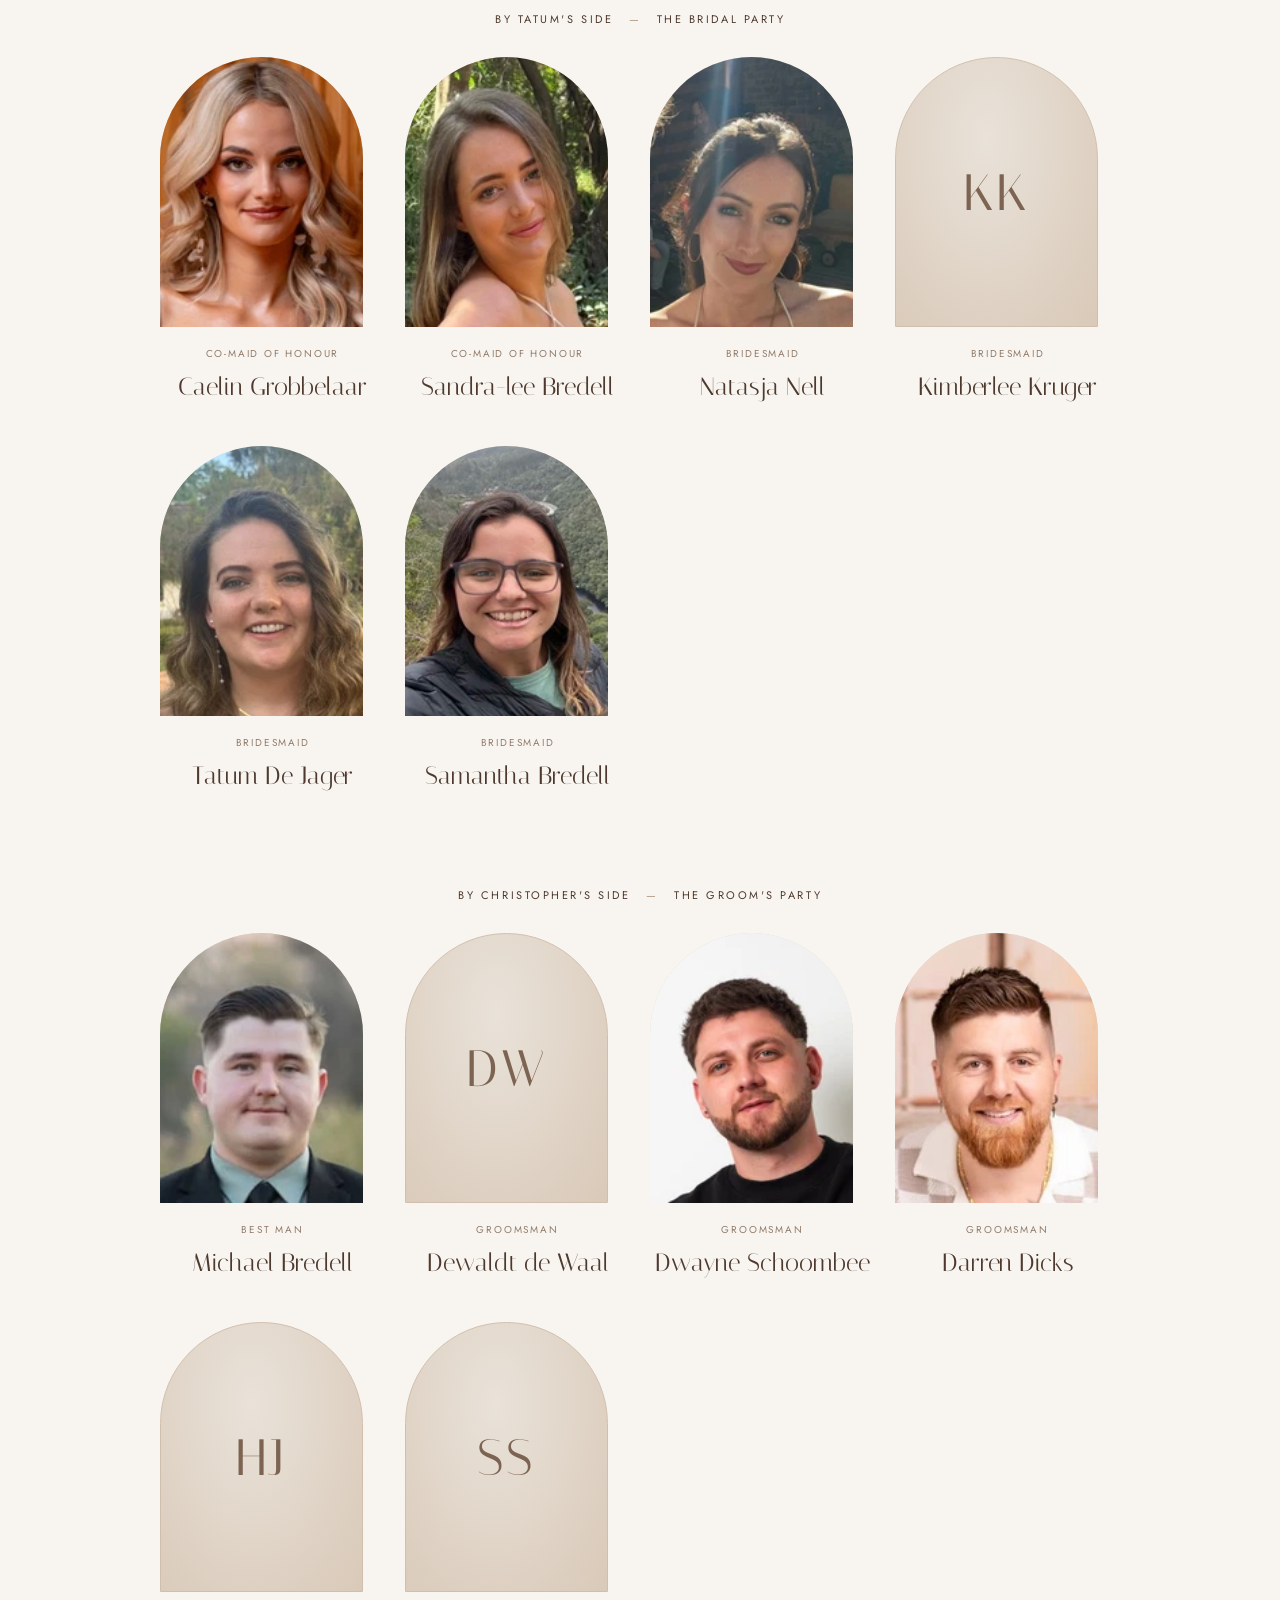
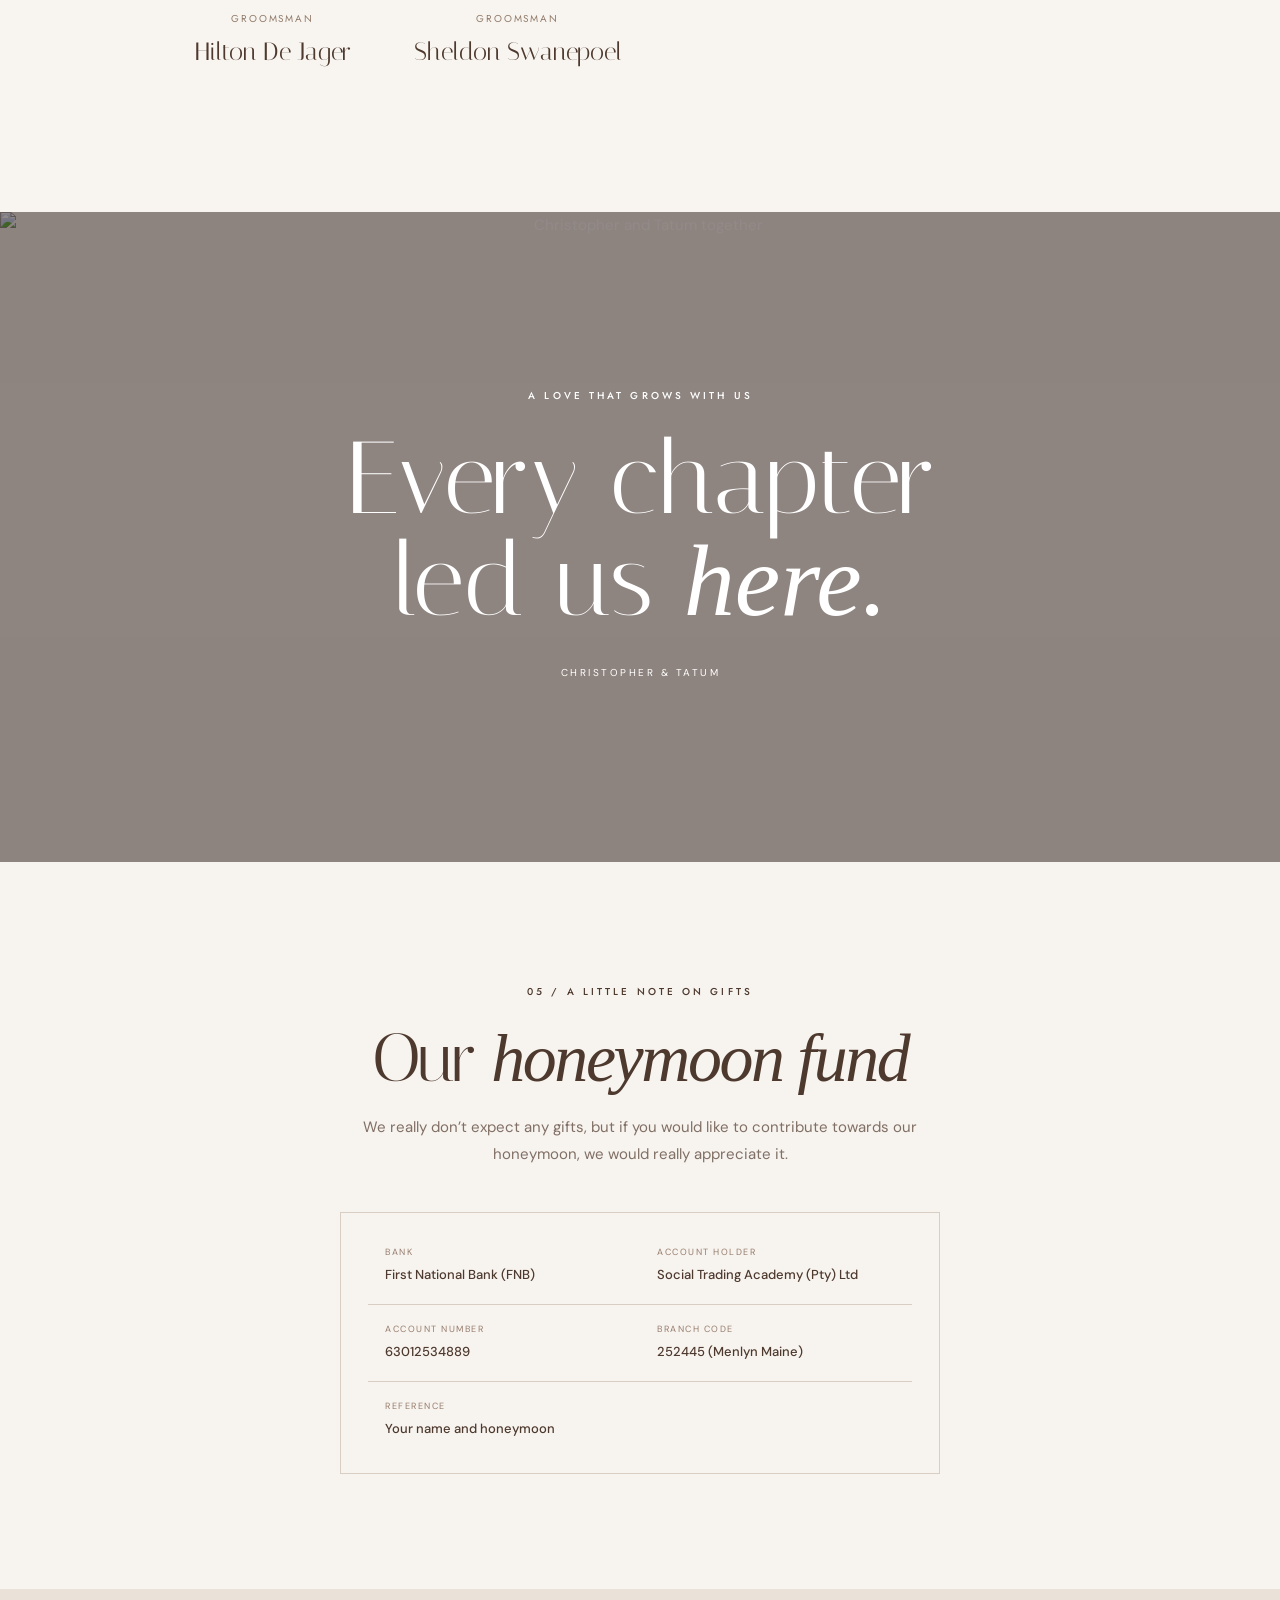
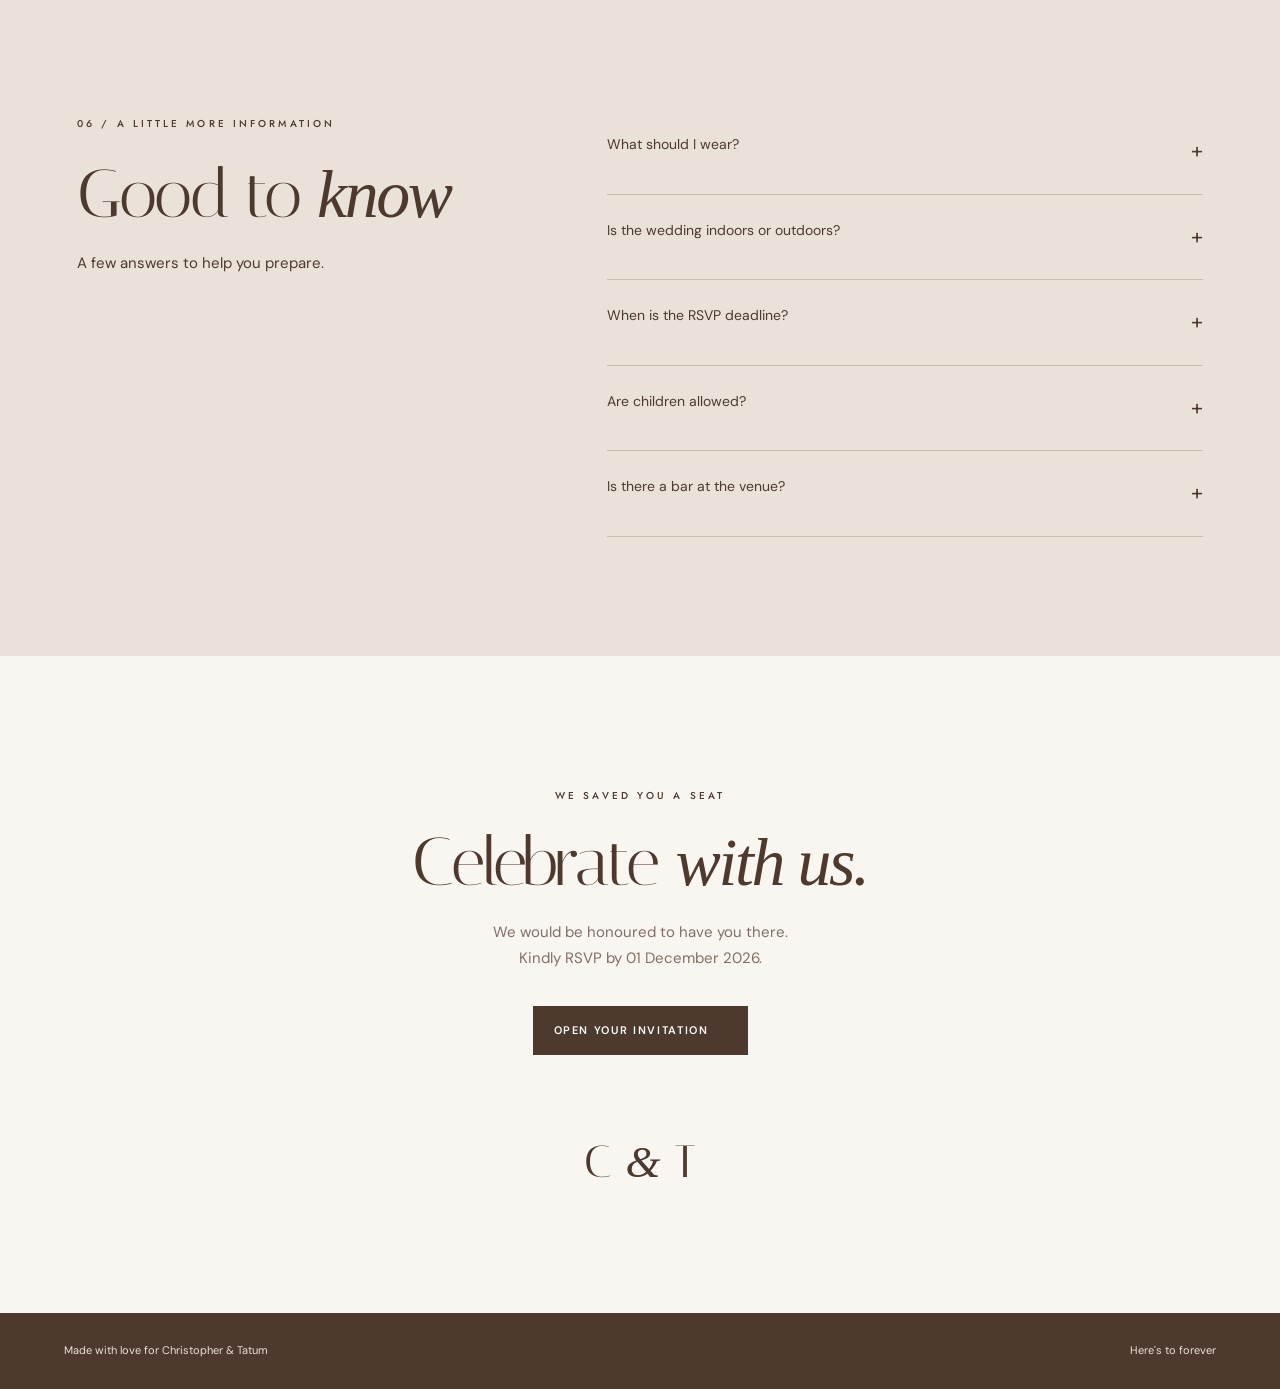
==== commit db0c6f42: "Add accommodation step with per-night pricing, payment instructions, shared bank details, dashboard " ====
--- a/index.html
+++ b/index.html
@@ -7,11 +7,11 @@
 <section class="hero"><div class="hero-image"><img alt="Christopher and Tatum together in the bushveld" fetchpriority="high" src="https://pehrklnvmjwsuyjyjtjq.supabase.co/storage/v1/object/public/Wedding%20Pictures/WhatsApp%20Image%202026-10-19%20at%2013.33.57%20%281%29.jpeg"/></div><div class="hero-shade"></div><div class="hero-frame"></div><div class="hero-content"><div class="eyebrow hero-kicker">A celebration of love &amp; life</div><h1><span>Christopher</span><em>&amp;</em><span>Tatum</span></h1><p>Our favourite story is the one we're living.</p><a class="btn btn-light" href="/rsvp">You're invited</a></div><a class="scroll-cue" href="#welcome"><span>Scroll to discover</span></a><div class="hero-counter">THE BEGINNING OF FOREVER · 2027</div></section>
 <section class="welcome cream" id="welcome"><div class="section-intro reveal"><span class="eyebrow">With all our love</span><h2>Some stories are simply <em>meant to be.</em></h2><p>From two teenagers meeting by chance to a life and family built together, ours has always been a story of growing side by side. We can't wait to celebrate the next chapter with you.</p></div><div class="intro-images"><figure class="arch-image reveal"><img alt="Christopher and Tatum sharing a moment" loading="lazy" src="assets/couple-2.webp"/></figure><div class="intro-quote reveal">A lifetime of<br/><em>little moments.</em><span>and one unforgettable day</span></div></div></section>
 <section class="story" id="story"><div class="story-photo reveal"><img alt="Christopher and Tatum embracing" loading="lazy" src="https://pehrklnvmjwsuyjyjtjq.supabase.co/storage/v1/object/public/Wedding%20Pictures/WhatsApp%20Image%202026-10-19%20at%2013.33.58.jpeg"/></div><div class="story-copy reveal"><span class="eyebrow">01 / The beginning</span><h2>Our love <em>story</em></h2><div class="rule"></div><p>It all started in high school, at a mutual friend’s house, when two teenagers met by chance and just clicked. Neither of us knew it then, but that little moment would become the beginning of a lifetime together.</p><p>Since then, we’ve grown up side by side. Through school, university, first jobs, big dreams and little milestones, we’ve built a life we love. In 2024, we welcomed our beautiful little boy, who made our world a little fuller and our hearts a whole lot bigger.</p><p>This day is a celebration of the home we’ve built, the family we’ve created, the memories we’ve made, and all the moments still waiting for us. We can’t wait to celebrate it with you.</p><span class="signature">Christopher &amp; Tatum</span></div></section>
-<section class="details cream" id="details"><div class="section-intro reveal"><span class="eyebrow">02 / All the little details</span><h2>The <em>celebration</em></h2><p>Everything you need to feel right at home on our special day.</p><a class="btn btn-dark details-action" href="/rsvp?view=details">View wedding details</a></div><div class="details-grid"><article class="detail-card schedule-card friday-card reveal"><span class="card-number">01</span><h3>Friday Agenda <small>12 February</small></h3><ul class="schedule"><li><time>14:00</time><div><strong>Check-in</strong><p>Check in at the accommodation.</p></div></li><li><time>16:30</time><div><strong>Make Your Way to the Deli</strong><p>Guests can start making their way to the deli.</p></div></li><li><time>18:00</time><div><strong>Casual Dinner</strong><p>A relaxed dinner at the Deli.</p></div></li><li><time>22:00</time><div><strong>Bar Closes</strong><p>Last drinks at the bar.</p></div></li></ul><p class="schedule-note">We’ll arrange dinner for Friday night. The accommodation is self-catering.</p><p class="schedule-note">Saturday &amp; Sunday breakfast: guests are welcome to enjoy breakfast at the deli.</p></article><article class="detail-card schedule-card reveal"><span class="card-number">02</span><h3>Wedding Day Timeline <small>13 February</small></h3><ul class="schedule"><li><time>14:30</time><div><strong>Guest Seating</strong><p>Please be seated by 14:30, ready for the ceremony to begin.</p></div></li><li><time>15:00</time><div><strong>Ceremony</strong><p>Join us as we say “I do”.</p></div></li><li><time>15:40 – 17:40</time><div><strong>Canapés &amp; Drinks</strong><p>Enjoy delicious snacks and drinks while we take a few photos.</p></div></li><li><time>17:40</time><div><strong>Make Your Way to Your Seats</strong><p>Please make your way to the reception area and take your seats ahead of our entrance.</p></div></li><li><time>18:00</time><div><strong>Bride &amp; Groom Entrance</strong><p>Let the celebrations begin!</p></div></li><li><time>18:05 – 18:50</time><div><strong>Reception Formalities</strong><p>Speeches and a few special moments.</p></div></li><li><time>18:55</time><div><strong>Father–Daughter Dance</strong><p>A special dance between the bride and her dad.</p></div></li><li><time>19:00 – 20:00</time><div><strong>Dinner</strong><p>Sit back, enjoy a delicious meal and catch up with loved ones.</p></div></li><li><time>20:00</time><div><strong>First Dance</strong><p>A special moment as we share our first dance as husband and wife.</p></div></li><li><time>20:00 onwards</time><div><strong>Dance Floor Opens</strong><p>Let’s celebrate, dance and make some memories!</p></div></li></ul></article><article class="detail-card reveal"><span class="card-number">03</span><h3>Dress the part</h3><p>Semi-formal summer attire. Think light, comfortable and effortlessly elegant for the warm bushveld weather.</p></article><article class="detail-card reveal"><span class="card-number">04</span><h3>Stay awhile</h3><p>We have put together recommended accommodation options, or you're welcome to find your own. Check your invitation for event specifics.</p></article></div><div class="detail-foot reveal"><a class="view-details-link" href="/rsvp?view=details">View wedding details</a>Kindly respond by <strong>01 December 2026</strong><a href="/rsvp">Send your RSVP</a></div></section>
+<section class="details cream" id="details"><div class="section-intro reveal"><span class="eyebrow">02 / All the little details</span><h2>The <em>celebration</em></h2><p>Everything you need to feel right at home on our special day.</p><a class="btn btn-dark details-action" href="/rsvp?view=details">View wedding details</a></div><div class="details-grid"><article class="detail-card schedule-card friday-card reveal"><span class="card-number">01</span><h3>Friday Agenda <small>12 February</small></h3><ul class="schedule"><li><time>14:00</time><div><strong>Check-in</strong><p>Check in at the accommodation.</p></div></li><li><time>16:30</time><div><strong>Make Your Way to the Deli</strong><p>Guests can start making their way to the deli.</p></div></li><li><time>18:00</time><div><strong>Casual Dinner</strong><p>A relaxed dinner at the Deli.</p></div></li><li><time>22:00</time><div><strong>Bar Closes</strong><p>Last drinks at the bar.</p></div></li></ul><p class="schedule-note">We’ll arrange dinner for Friday night. The accommodation is self-catering.</p><p class="schedule-note">Saturday &amp; Sunday breakfast: guests are welcome to enjoy breakfast at the deli.</p></article><article class="detail-card schedule-card reveal"><span class="card-number">02</span><h3>Wedding Day Timeline <small>13 February</small></h3><ul class="schedule"><li><time>14:30</time><div><strong>Guest Seating</strong><p>Please be seated by 14:30, ready for the ceremony to begin.</p></div></li><li><time>15:00</time><div><strong>Ceremony</strong><p>Join us as we say “I do”.</p></div></li><li><time>15:40 – 17:40</time><div><strong>Canapés &amp; Drinks</strong><p>Enjoy delicious snacks and drinks while we take a few photos.</p></div></li><li><time>17:40</time><div><strong>Make Your Way to Your Seats</strong><p>Please make your way to the reception area and take your seats ahead of our entrance.</p></div></li><li><time>18:00</time><div><strong>Bride &amp; Groom Entrance</strong><p>Let the celebrations begin!</p></div></li><li><time>18:05 – 18:50</time><div><strong>Reception Formalities</strong><p>Speeches and a few special moments.</p></div></li><li><time>18:55</time><div><strong>Father–Daughter Dance</strong><p>A special dance between the bride and her dad.</p></div></li><li><time>19:00 – 20:00</time><div><strong>Dinner</strong><p>Sit back, enjoy a delicious meal and catch up with loved ones.</p></div></li><li><time>20:00</time><div><strong>First Dance</strong><p>A special moment as we share our first dance as husband and wife.</p></div></li><li><time>20:00 onwards</time><div><strong>Dance Floor Opens</strong><p>Let’s celebrate, dance and make some memories!</p></div></li></ul></article><article class="detail-card reveal"><span class="card-number">03</span><h3>Dress the part</h3><p>Semi-formal summer attire. Think light, comfortable and effortlessly elegant for the warm bushveld weather.</p></article><article class="detail-card reveal"><span class="card-number">04</span><h3>Stay awhile</h3><p>We have put together recommended accommodation options, or you're welcome to find your own. Choose your room when you RSVP, and the total for your nights is calculated for you.</p></article></div><div class="detail-foot reveal"><a class="view-details-link" href="/rsvp?view=details">View wedding details</a>Kindly respond by <strong>01 December 2026</strong><a href="/rsvp">Send your RSVP</a></div></section>
 <section class="gallery-section" id="gallery"><div class="gallery-head reveal"><div><span class="eyebrow">03 / Our favourite memories</span><h2>Moments <em>to treasure</em></h2></div><p>Every love story is beautiful.<br/>Ours is our favourite.</p></div><div aria-label="Photo gallery" class="gallery-track"><button aria-label="Enlarge photo 1" class="gallery-card" data-image="assets/couple-2.webp" type="button"><img alt="Christopher and Tatum sharing a tender moment" loading="lazy" src="assets/couple-2.webp"/></button><button aria-label="Enlarge photo 2" class="gallery-card" data-image="assets/couple-3.webp" type="button"><img alt="Christopher and Tatum holding hands outdoors" loading="lazy" src="assets/couple-3.webp"/></button><button aria-label="Enlarge photo 3" class="gallery-card" data-image="assets/couple-4.webp" type="button"><img alt="Christopher and Tatum embracing in the grass" loading="lazy" src="assets/couple-4.webp"/></button><button aria-label="Enlarge photo 4" class="gallery-card" data-image="assets/couple-5.webp" type="button"><img alt="The couple smiling together at sunset" loading="lazy" src="assets/couple-5.webp"/></button><button aria-label="Enlarge photo 5" class="gallery-card" data-image="assets/couple-6.webp" type="button"><img alt="The couple sharing a happy moment" loading="lazy" src="assets/couple-6.webp"/></button><button aria-label="Enlarge photo 6" class="gallery-card" data-image="assets/couple-7.webp" type="button"><img alt="Christopher and Tatum walking hand in hand" loading="lazy" src="assets/couple-7.webp"/></button></div><p class="gallery-hint">Drag or swipe to explore</p></section>
 <section class="party-section cream" id="party"><div class="section-intro reveal"><span class="eyebrow">04 / Our favourite people</span><h2>Meet our <em>wedding party</em></h2><p>Our special family and friends standing with us on our big day.</p></div><div class="party-label reveal">BY TATUM'S SIDE <span>—</span> THE BRIDAL PARTY</div><div class="people-grid"><article class="person reveal"><div class="person-photo"><img alt="Portrait of Caelin Grobbelaar" loading="lazy" src="assets/party-1.webp"/></div><div class="person-info"><span>Co-Maid of Honour</span><h3>Caelin Grobbelaar</h3></div></article> <article class="person reveal"><div class="person-photo"><img alt="Portrait of Sandra-lee Bredell" loading="lazy" src="assets/party-2.webp"/></div><div class="person-info"><span>Co-Maid of Honour</span><h3>Sandra-lee Bredell</h3></div></article> <article class="person reveal"><div class="person-photo"><img alt="Portrait of Natasja Nell" loading="lazy" src="assets/party-3.webp"/></div><div class="person-info"><span>Bridesmaid</span><h3>Natasja Nell</h3></div></article><article class="person reveal"><div aria-label="Portrait not provided for Kimberlee Kruger" class="person-photo placeholder-photo" role="img"><div aria-hidden="true" class="portrait-monogram"><strong>KK</strong></div></div><div class="person-info"><span>Bridesmaid</span><h3>Kimberlee Kruger</h3></div></article> <article class="person reveal"><div class="person-photo"><img alt="Portrait of Tatum De Jager" loading="lazy" src="assets/party-4.webp"/></div><div class="person-info"><span>Bridesmaid</span><h3>Tatum De Jager</h3></div></article> <article class="person reveal"><div class="person-photo"><img alt="Portrait of Samantha Bredell" loading="lazy" src="assets/party-5.webp"/></div><div class="person-info"><span>Bridesmaid</span><h3>Samantha Bredell</h3></div></article></div><div class="party-label reveal">BY CHRISTOPHER'S SIDE <span>—</span> THE GROOM'S PARTY</div><div class="people-grid"><article class="person reveal"><div class="person-photo"><img alt="Portrait of Michael Bredell" loading="lazy" src="assets/party-6.webp"/></div><div class="person-info"><span>Best man</span><h3>Michael Bredell</h3></div></article><article class="person reveal"><div aria-label="Portrait not provided for Dewaldt de Waal" class="person-photo placeholder-photo" role="img"><div aria-hidden="true" class="portrait-monogram"><strong>DW</strong></div></div><div class="person-info"><span>Groomsman</span><h3>Dewaldt de Waal</h3></div></article> <article class="person reveal"><div class="person-photo"><img alt="Portrait of Dwayne Schoombee" loading="lazy" src="assets/party-7.webp"/></div><div class="person-info"><span>Groomsman</span><h3>Dwayne Schoombee</h3></div></article> <article class="person reveal"><div class="person-photo"><img alt="Portrait of Darren Dicks" loading="lazy" src="assets/party-8.webp"/></div><div class="person-info"><span>Groomsman</span><h3>Darren Dicks</h3></div></article><article class="person reveal"><div aria-label="Portrait not provided for Hilton De Jager" class="person-photo placeholder-photo" role="img"><div aria-hidden="true" class="portrait-monogram"><strong>HJ</strong></div></div><div class="person-info"><span>Groomsman</span><h3>Hilton De Jager</h3></div></article><article class="person reveal"><div aria-label="Portrait not provided for Sheldon Swanepoel" class="person-photo placeholder-photo" role="img"><div aria-hidden="true" class="portrait-monogram"><strong>SS</strong></div></div><div class="person-info"><span>Groomsman</span><h3>Sheldon Swanepoel</h3></div></article></div></section>
 <section class="quote-section"><img alt="Christopher and Tatum together" loading="lazy" src="https://pehrklnvmjwsuyjyjtjq.supabase.co/storage/v1/object/public/Wedding%20Pictures/WhatsApp%20Image%202026-10-19%20at%2013.33.59%20%282%29.jpeg"/><div class="quote-overlay"></div><div class="quote-content reveal"><div class="eyebrow">A love that grows with us</div><h2>Every chapter<br/>led us <em>here.</em></h2><span>CHRISTOPHER &amp; TATUM</span></div></section>
-<section class="fund-section cream" id="gifts"><div class="fund-inner reveal"><span class="eyebrow">05 / A little note on gifts</span><h2>Our <em>honeymoon fund</em></h2><p>We really don’t expect any gifts, but if you would like to contribute towards our honeymoon, we would really appreciate it.</p><div class="bank-box"><div><small>BANK</small><strong>FNB / RMB</strong></div><div><small>ACCOUNT HOLDER</small><strong>Tatum-Lee Barnard</strong></div><div><small>ACCOUNT NUMBER</small><strong>62417202380</strong></div><div><small>BRANCH CODE</small><strong>250655</strong></div><div class="wide"><small>REFERENCE</small><strong>Your name and honeymoon</strong></div></div></div></section>
+<section class="fund-section cream" id="gifts"><div class="fund-inner reveal"><span class="eyebrow">05 / A little note on gifts</span><h2>Our <em>honeymoon fund</em></h2><p>We really don’t expect any gifts, but if you would like to contribute towards our honeymoon, we would really appreciate it.</p><div class="bank-box"><div><small>BANK</small><strong>First National Bank (FNB)</strong></div><div><small>ACCOUNT HOLDER</small><strong>Social Trading Academy (Pty) Ltd</strong></div><div><small>ACCOUNT NUMBER</small><strong>63012534889</strong></div><div><small>BRANCH CODE</small><strong>252445 (Menlyn Maine)</strong></div><div class="wide"><small>REFERENCE</small><strong>Your name and honeymoon</strong></div></div></div></section>
 <section class="faq-section" id="faq"><div class="faq-heading reveal"><span class="eyebrow">06 / A little more information</span><h2>Good to <em>know</em></h2><p>A few answers to help you prepare.</p></div><div class="faq-list reveal"><details class="faq-item"><summary>What should I wear?<span aria-hidden="true">+</span></summary><p>Semi-formal summer attire. As the wedding is in the heart of the bushveld in February, please keep it light, comfortable and elegant.</p></details><details class="faq-item"><summary>Is the wedding indoors or outdoors?<span aria-hidden="true">+</span></summary><p>Both the ceremony and celebration will take place indoors.</p></details><details class="faq-item"><summary>When is the RSVP deadline?<span aria-hidden="true">+</span></summary><p>Please submit your RSVP by 01 December 2026.</p></details><details class="faq-item"><summary>Are children allowed?<span aria-hidden="true">+</span></summary><p>We love your little ones, but this is an adults-only celebration unless children are specifically mentioned on your invitation.</p></details><details class="faq-item"><summary>Is there a bar at the venue?<span aria-hidden="true">+</span></summary><p>There is a cash bar. Card facilities may be limited, so we recommend bringing cash.</p></details></div></section>
 <section class="final-cta"><span class="eyebrow">We saved you a seat</span><h2>Celebrate <em>with us.</em></h2><p>We would be honoured to have you there.<br/>Kindly RSVP by 01 December 2026.</p><a class="btn btn-dark" href="/rsvp">Open your invitation</a><div class="final-signature">C <em>&amp;</em> T</div></section>
 </main><footer>Made with love for Christopher &amp; Tatum <span>Here's to forever</span></footer>
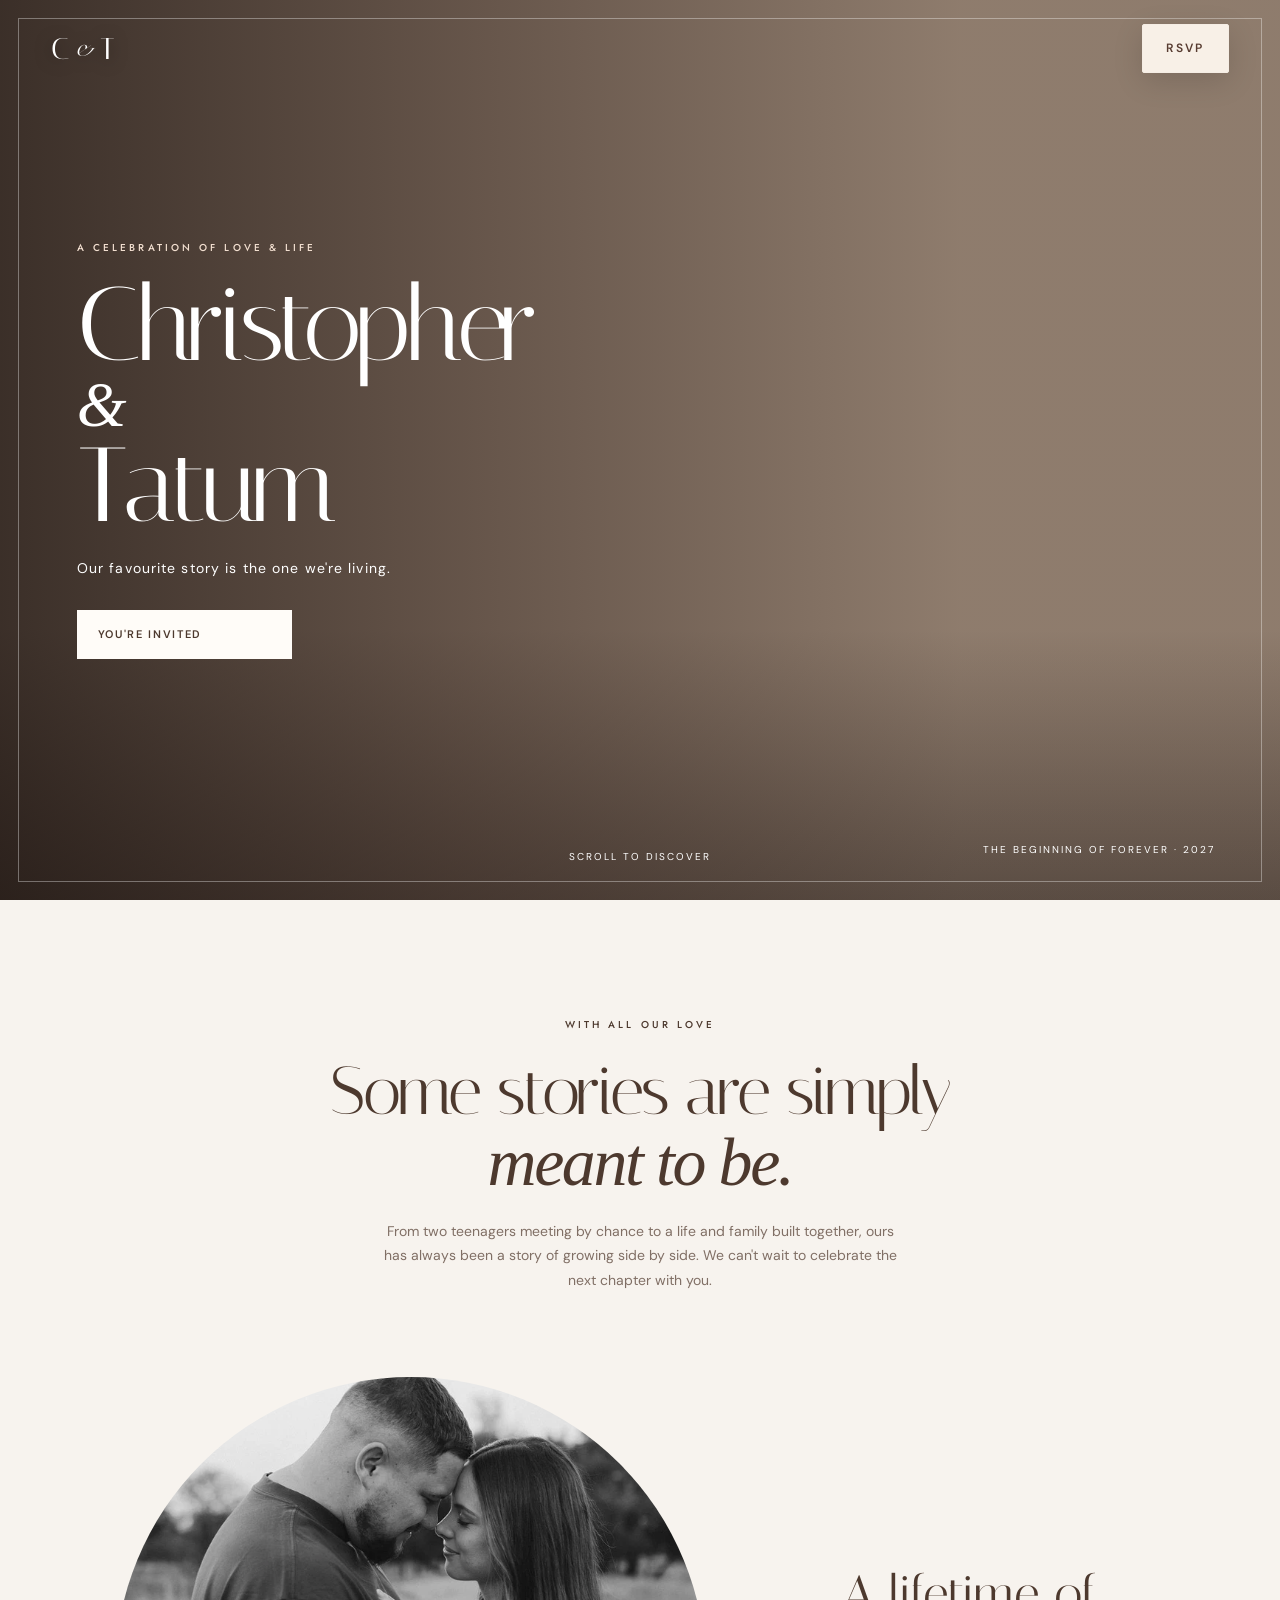
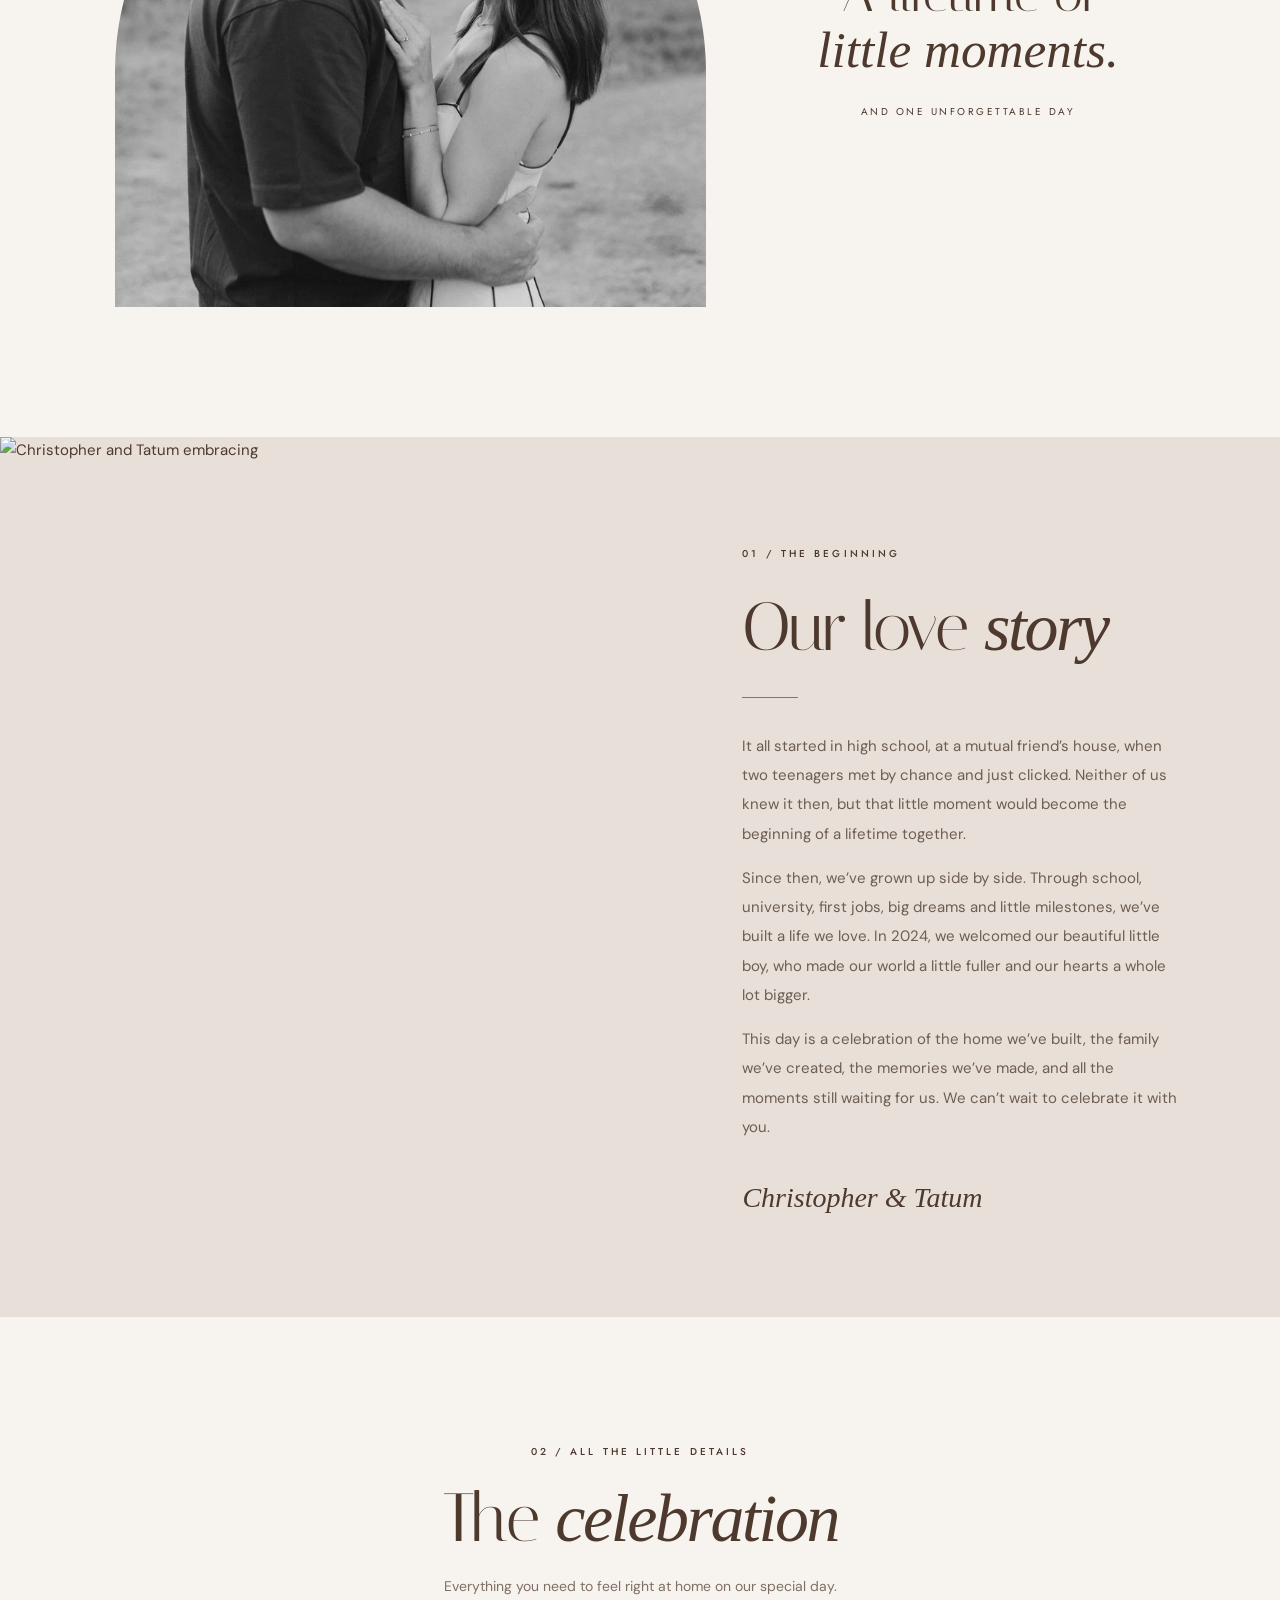
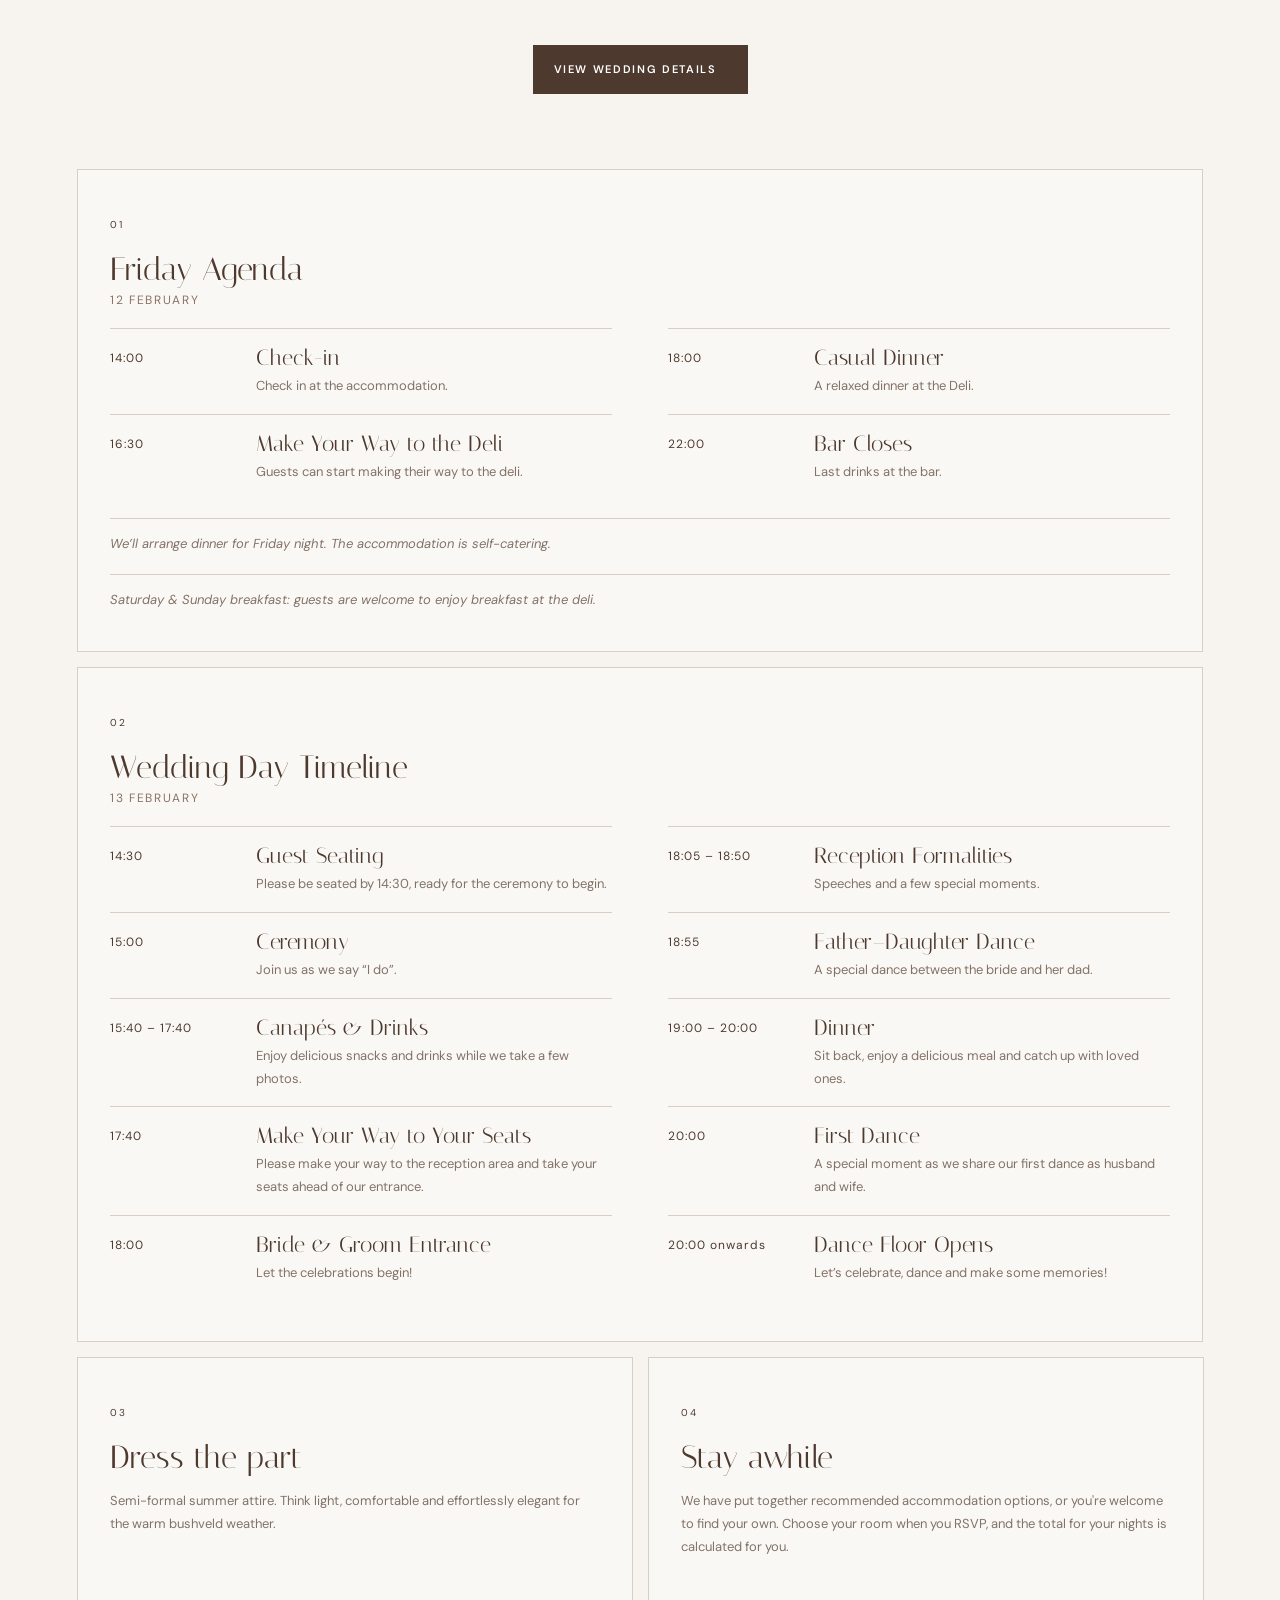
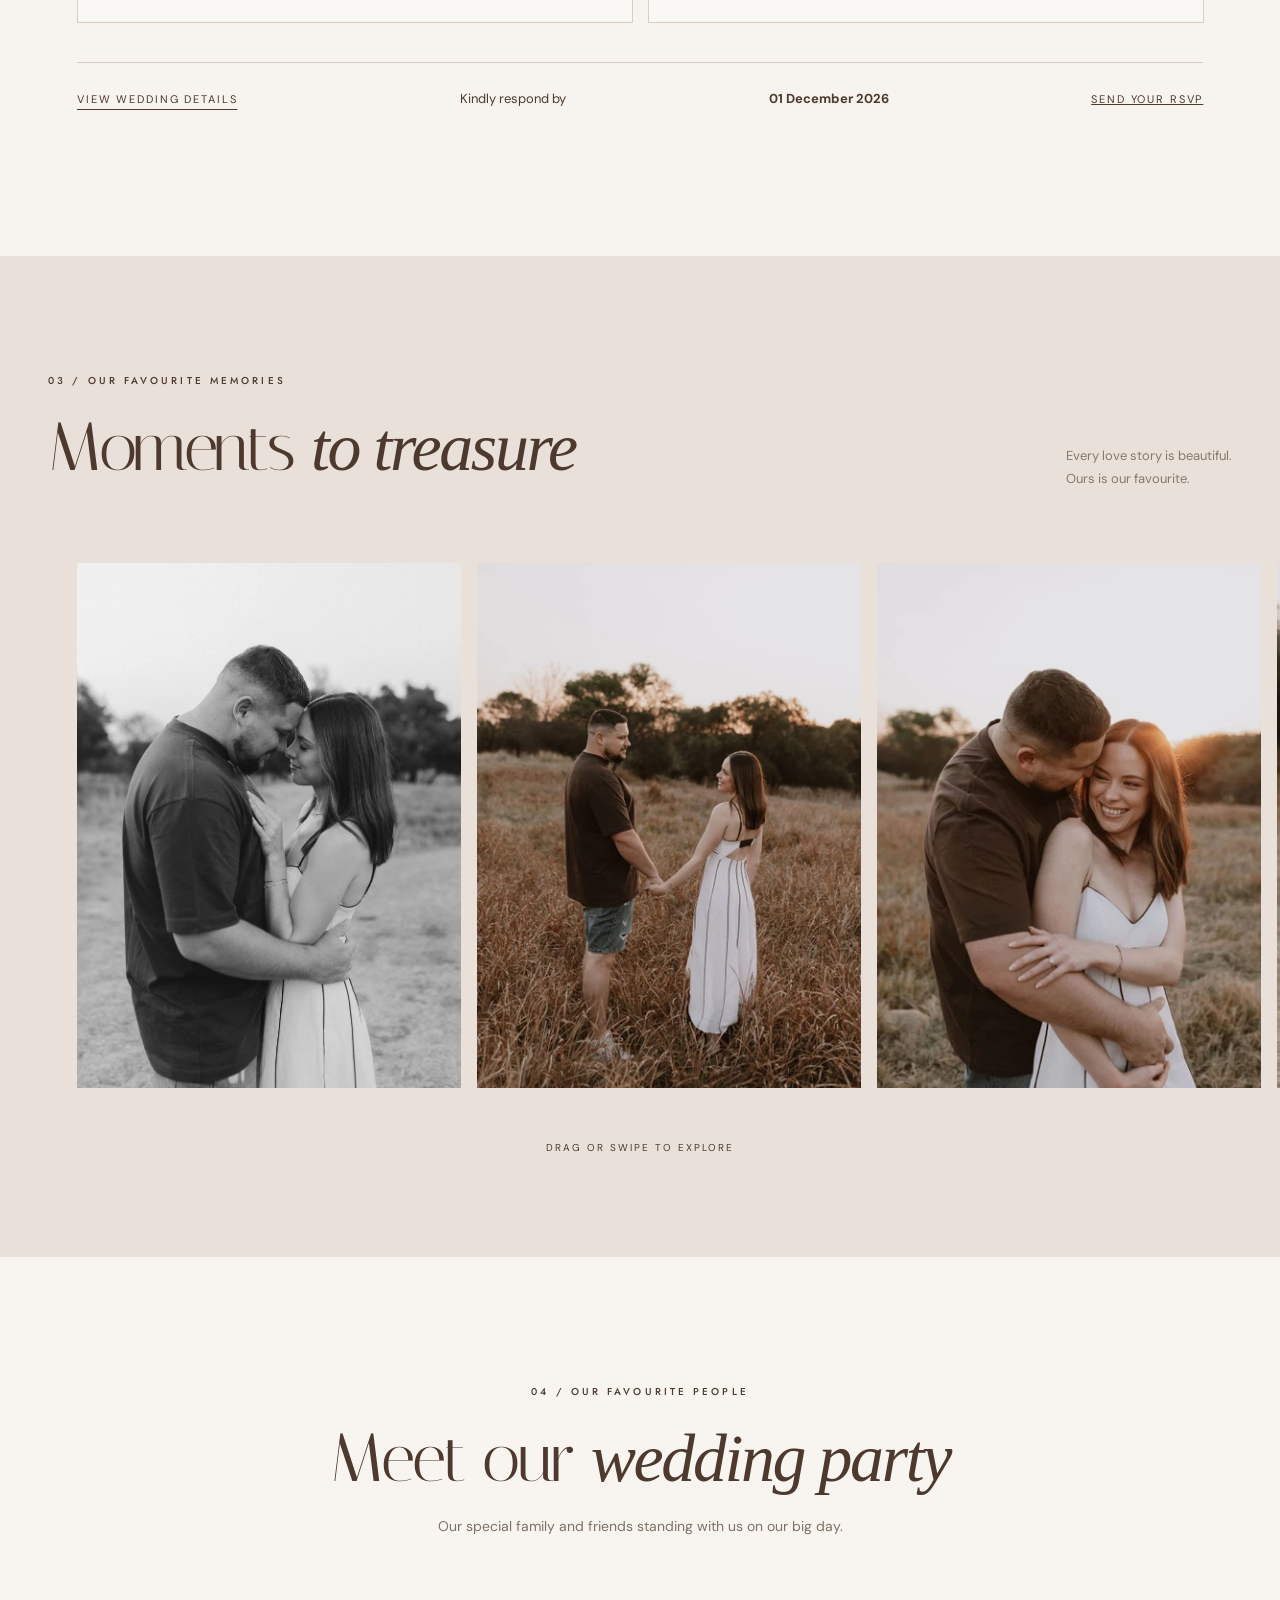
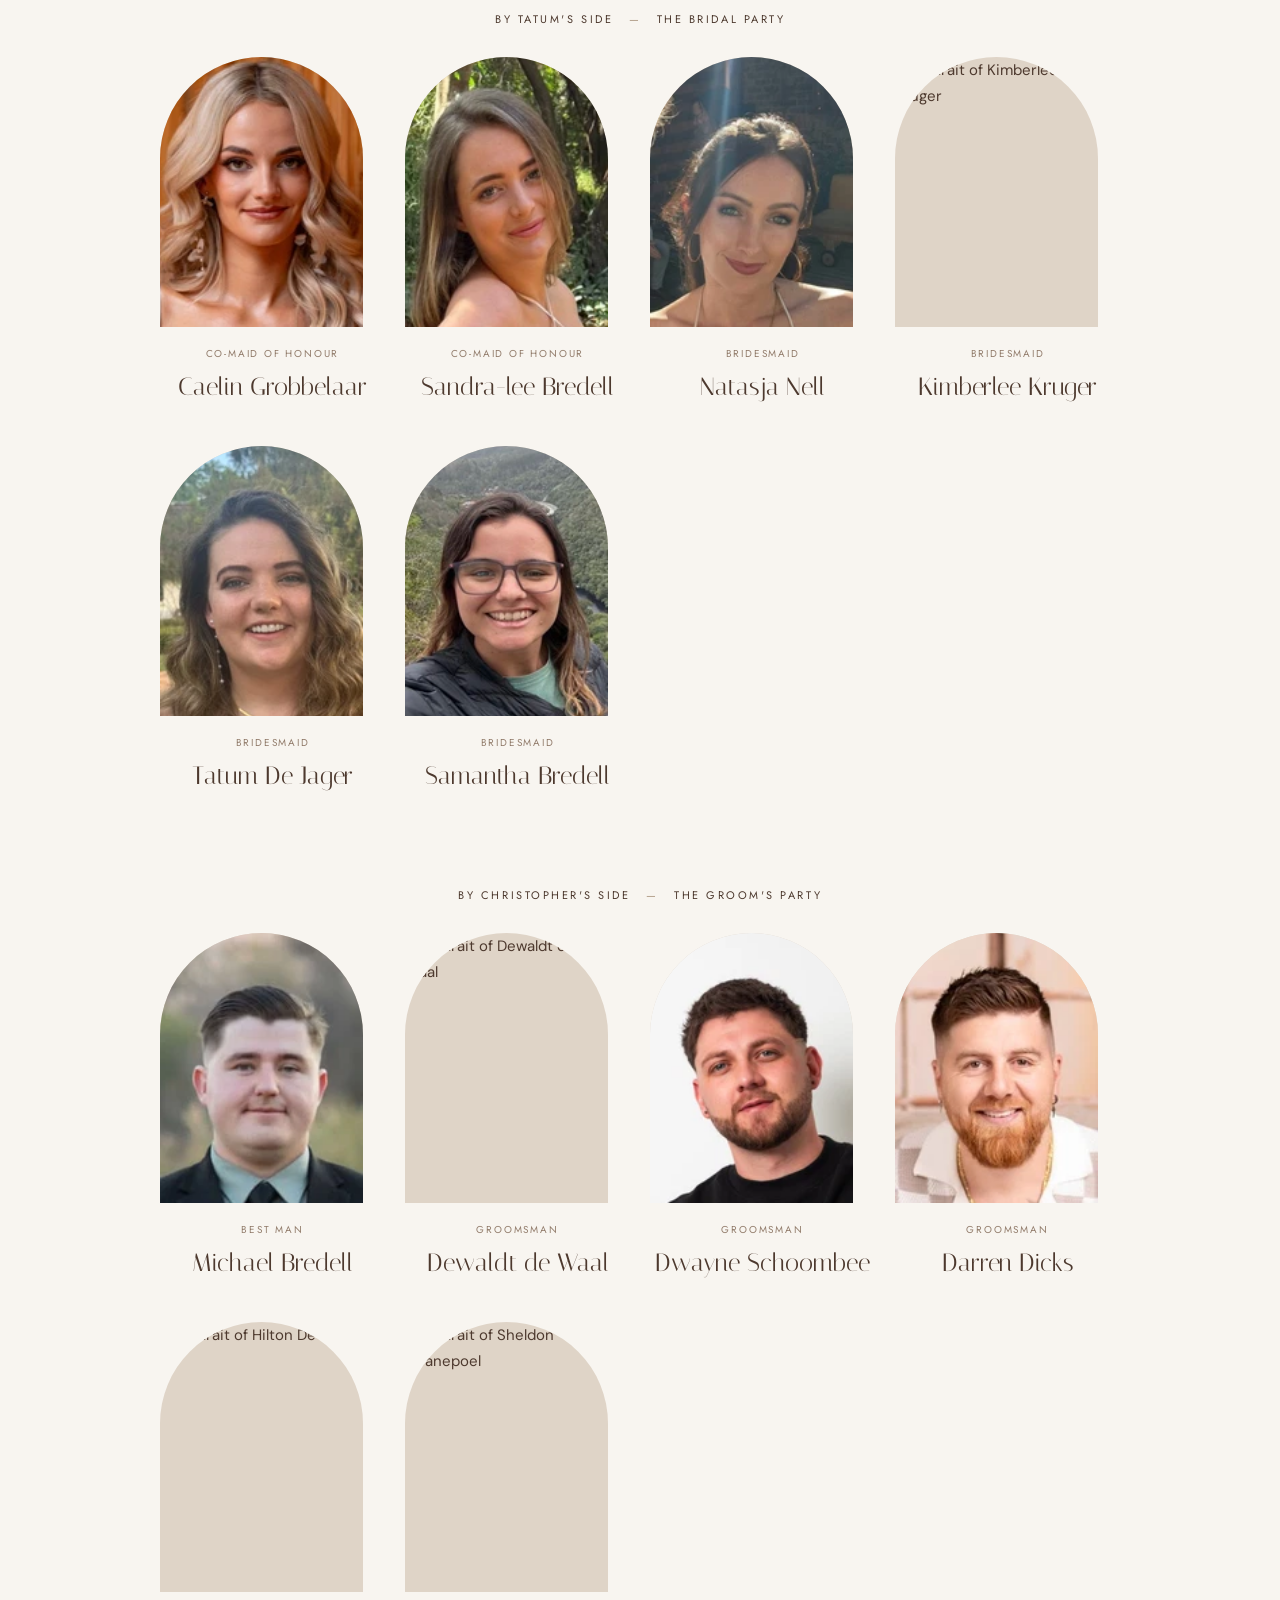
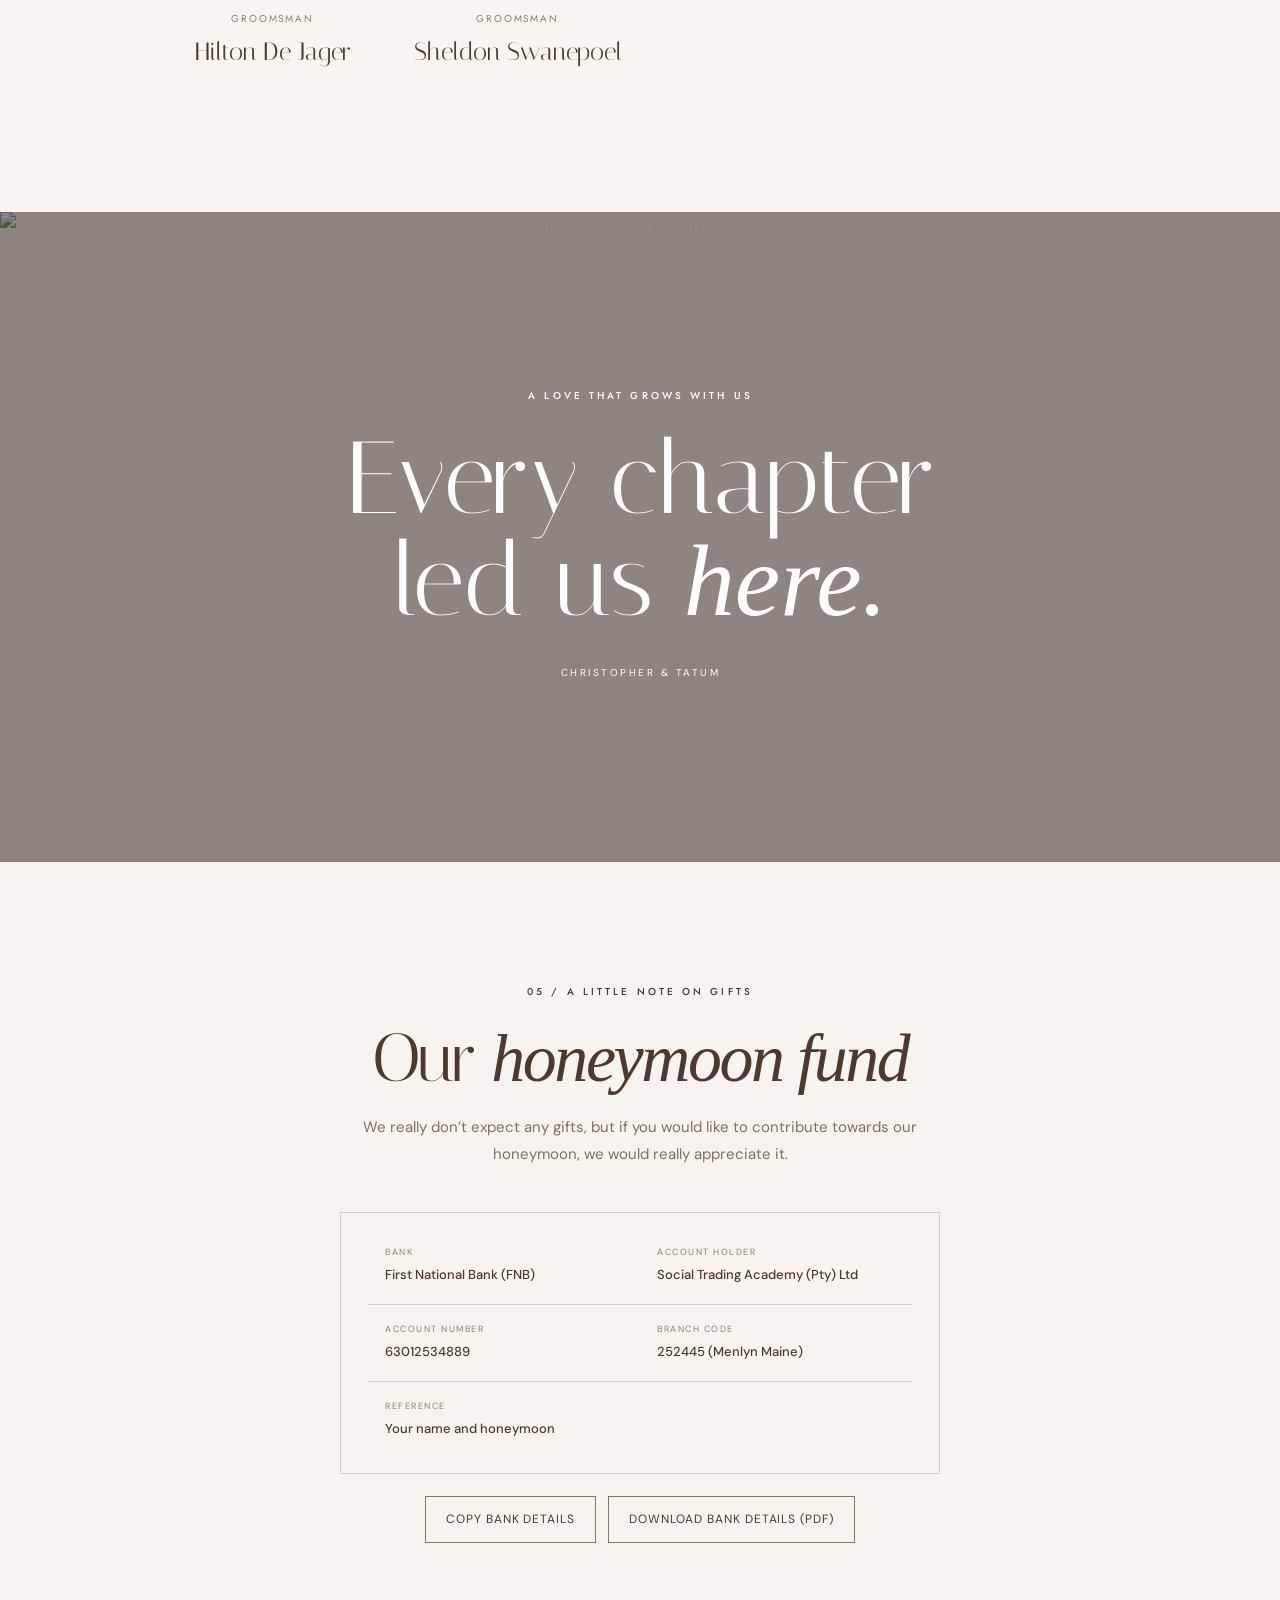
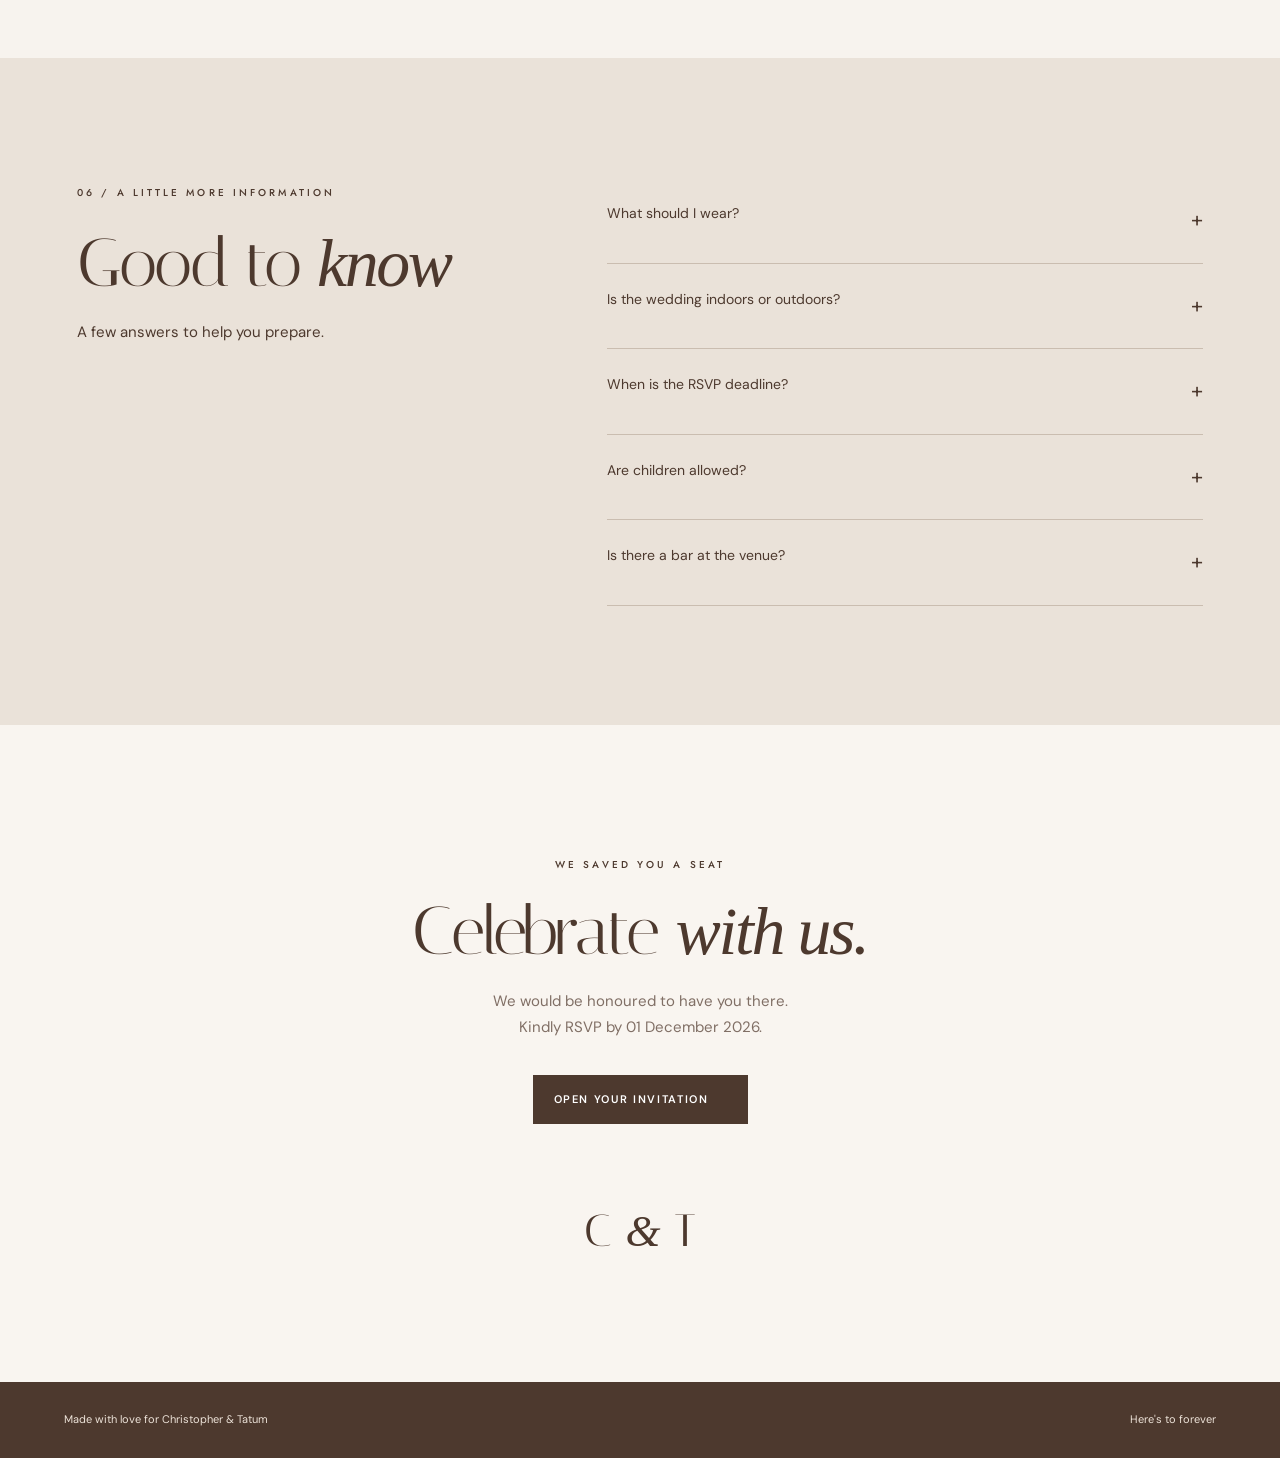
==== commit 991a933a: "Per-guest room selection with capacity limits, payment confirmation in dashboard, copy/PDF bank deta" ====
--- a/index.html
+++ b/index.html
@@ -9,10 +9,10 @@
 <section class="story" id="story"><div class="story-photo reveal"><img alt="Christopher and Tatum embracing" loading="lazy" src="https://pehrklnvmjwsuyjyjtjq.supabase.co/storage/v1/object/public/Wedding%20Pictures/WhatsApp%20Image%202026-10-19%20at%2013.33.58.jpeg"/></div><div class="story-copy reveal"><span class="eyebrow">01 / The beginning</span><h2>Our love <em>story</em></h2><div class="rule"></div><p>It all started in high school, at a mutual friend’s house, when two teenagers met by chance and just clicked. Neither of us knew it then, but that little moment would become the beginning of a lifetime together.</p><p>Since then, we’ve grown up side by side. Through school, university, first jobs, big dreams and little milestones, we’ve built a life we love. In 2024, we welcomed our beautiful little boy, who made our world a little fuller and our hearts a whole lot bigger.</p><p>This day is a celebration of the home we’ve built, the family we’ve created, the memories we’ve made, and all the moments still waiting for us. We can’t wait to celebrate it with you.</p><span class="signature">Christopher &amp; Tatum</span></div></section>
 <section class="details cream" id="details"><div class="section-intro reveal"><span class="eyebrow">02 / All the little details</span><h2>The <em>celebration</em></h2><p>Everything you need to feel right at home on our special day.</p><a class="btn btn-dark details-action" href="/rsvp?view=details">View wedding details</a></div><div class="details-grid"><article class="detail-card schedule-card friday-card reveal"><span class="card-number">01</span><h3>Friday Agenda <small>12 February</small></h3><ul class="schedule"><li><time>14:00</time><div><strong>Check-in</strong><p>Check in at the accommodation.</p></div></li><li><time>16:30</time><div><strong>Make Your Way to the Deli</strong><p>Guests can start making their way to the deli.</p></div></li><li><time>18:00</time><div><strong>Casual Dinner</strong><p>A relaxed dinner at the Deli.</p></div></li><li><time>22:00</time><div><strong>Bar Closes</strong><p>Last drinks at the bar.</p></div></li></ul><p class="schedule-note">We’ll arrange dinner for Friday night. The accommodation is self-catering.</p><p class="schedule-note">Saturday &amp; Sunday breakfast: guests are welcome to enjoy breakfast at the deli.</p></article><article class="detail-card schedule-card reveal"><span class="card-number">02</span><h3>Wedding Day Timeline <small>13 February</small></h3><ul class="schedule"><li><time>14:30</time><div><strong>Guest Seating</strong><p>Please be seated by 14:30, ready for the ceremony to begin.</p></div></li><li><time>15:00</time><div><strong>Ceremony</strong><p>Join us as we say “I do”.</p></div></li><li><time>15:40 – 17:40</time><div><strong>Canapés &amp; Drinks</strong><p>Enjoy delicious snacks and drinks while we take a few photos.</p></div></li><li><time>17:40</time><div><strong>Make Your Way to Your Seats</strong><p>Please make your way to the reception area and take your seats ahead of our entrance.</p></div></li><li><time>18:00</time><div><strong>Bride &amp; Groom Entrance</strong><p>Let the celebrations begin!</p></div></li><li><time>18:05 – 18:50</time><div><strong>Reception Formalities</strong><p>Speeches and a few special moments.</p></div></li><li><time>18:55</time><div><strong>Father–Daughter Dance</strong><p>A special dance between the bride and her dad.</p></div></li><li><time>19:00 – 20:00</time><div><strong>Dinner</strong><p>Sit back, enjoy a delicious meal and catch up with loved ones.</p></div></li><li><time>20:00</time><div><strong>First Dance</strong><p>A special moment as we share our first dance as husband and wife.</p></div></li><li><time>20:00 onwards</time><div><strong>Dance Floor Opens</strong><p>Let’s celebrate, dance and make some memories!</p></div></li></ul></article><article class="detail-card reveal"><span class="card-number">03</span><h3>Dress the part</h3><p>Semi-formal summer attire. Think light, comfortable and effortlessly elegant for the warm bushveld weather.</p></article><article class="detail-card reveal"><span class="card-number">04</span><h3>Stay awhile</h3><p>We have put together recommended accommodation options, or you're welcome to find your own. Choose your room when you RSVP, and the total for your nights is calculated for you.</p></article></div><div class="detail-foot reveal"><a class="view-details-link" href="/rsvp?view=details">View wedding details</a>Kindly respond by <strong>01 December 2026</strong><a href="/rsvp">Send your RSVP</a></div></section>
 <section class="gallery-section" id="gallery"><div class="gallery-head reveal"><div><span class="eyebrow">03 / Our favourite memories</span><h2>Moments <em>to treasure</em></h2></div><p>Every love story is beautiful.<br/>Ours is our favourite.</p></div><div aria-label="Photo gallery" class="gallery-track"><button aria-label="Enlarge photo 1" class="gallery-card" data-image="assets/couple-2.webp" type="button"><img alt="Christopher and Tatum sharing a tender moment" loading="lazy" src="assets/couple-2.webp"/></button><button aria-label="Enlarge photo 2" class="gallery-card" data-image="assets/couple-3.webp" type="button"><img alt="Christopher and Tatum holding hands outdoors" loading="lazy" src="assets/couple-3.webp"/></button><button aria-label="Enlarge photo 3" class="gallery-card" data-image="assets/couple-4.webp" type="button"><img alt="Christopher and Tatum embracing in the grass" loading="lazy" src="assets/couple-4.webp"/></button><button aria-label="Enlarge photo 4" class="gallery-card" data-image="assets/couple-5.webp" type="button"><img alt="The couple smiling together at sunset" loading="lazy" src="assets/couple-5.webp"/></button><button aria-label="Enlarge photo 5" class="gallery-card" data-image="assets/couple-6.webp" type="button"><img alt="The couple sharing a happy moment" loading="lazy" src="assets/couple-6.webp"/></button><button aria-label="Enlarge photo 6" class="gallery-card" data-image="assets/couple-7.webp" type="button"><img alt="Christopher and Tatum walking hand in hand" loading="lazy" src="assets/couple-7.webp"/></button></div><p class="gallery-hint">Drag or swipe to explore</p></section>
-<section class="party-section cream" id="party"><div class="section-intro reveal"><span class="eyebrow">04 / Our favourite people</span><h2>Meet our <em>wedding party</em></h2><p>Our special family and friends standing with us on our big day.</p></div><div class="party-label reveal">BY TATUM'S SIDE <span>—</span> THE BRIDAL PARTY</div><div class="people-grid"><article class="person reveal"><div class="person-photo"><img alt="Portrait of Caelin Grobbelaar" loading="lazy" src="assets/party-1.webp"/></div><div class="person-info"><span>Co-Maid of Honour</span><h3>Caelin Grobbelaar</h3></div></article> <article class="person reveal"><div class="person-photo"><img alt="Portrait of Sandra-lee Bredell" loading="lazy" src="assets/party-2.webp"/></div><div class="person-info"><span>Co-Maid of Honour</span><h3>Sandra-lee Bredell</h3></div></article> <article class="person reveal"><div class="person-photo"><img alt="Portrait of Natasja Nell" loading="lazy" src="assets/party-3.webp"/></div><div class="person-info"><span>Bridesmaid</span><h3>Natasja Nell</h3></div></article><article class="person reveal"><div aria-label="Portrait not provided for Kimberlee Kruger" class="person-photo placeholder-photo" role="img"><div aria-hidden="true" class="portrait-monogram"><strong>KK</strong></div></div><div class="person-info"><span>Bridesmaid</span><h3>Kimberlee Kruger</h3></div></article> <article class="person reveal"><div class="person-photo"><img alt="Portrait of Tatum De Jager" loading="lazy" src="assets/party-4.webp"/></div><div class="person-info"><span>Bridesmaid</span><h3>Tatum De Jager</h3></div></article> <article class="person reveal"><div class="person-photo"><img alt="Portrait of Samantha Bredell" loading="lazy" src="assets/party-5.webp"/></div><div class="person-info"><span>Bridesmaid</span><h3>Samantha Bredell</h3></div></article></div><div class="party-label reveal">BY CHRISTOPHER'S SIDE <span>—</span> THE GROOM'S PARTY</div><div class="people-grid"><article class="person reveal"><div class="person-photo"><img alt="Portrait of Michael Bredell" loading="lazy" src="assets/party-6.webp"/></div><div class="person-info"><span>Best man</span><h3>Michael Bredell</h3></div></article><article class="person reveal"><div aria-label="Portrait not provided for Dewaldt de Waal" class="person-photo placeholder-photo" role="img"><div aria-hidden="true" class="portrait-monogram"><strong>DW</strong></div></div><div class="person-info"><span>Groomsman</span><h3>Dewaldt de Waal</h3></div></article> <article class="person reveal"><div class="person-photo"><img alt="Portrait of Dwayne Schoombee" loading="lazy" src="assets/party-7.webp"/></div><div class="person-info"><span>Groomsman</span><h3>Dwayne Schoombee</h3></div></article> <article class="person reveal"><div class="person-photo"><img alt="Portrait of Darren Dicks" loading="lazy" src="assets/party-8.webp"/></div><div class="person-info"><span>Groomsman</span><h3>Darren Dicks</h3></div></article><article class="person reveal"><div aria-label="Portrait not provided for Hilton De Jager" class="person-photo placeholder-photo" role="img"><div aria-hidden="true" class="portrait-monogram"><strong>HJ</strong></div></div><div class="person-info"><span>Groomsman</span><h3>Hilton De Jager</h3></div></article><article class="person reveal"><div aria-label="Portrait not provided for Sheldon Swanepoel" class="person-photo placeholder-photo" role="img"><div aria-hidden="true" class="portrait-monogram"><strong>SS</strong></div></div><div class="person-info"><span>Groomsman</span><h3>Sheldon Swanepoel</h3></div></article></div></section>
+<section class="party-section cream" id="party"><div class="section-intro reveal"><span class="eyebrow">04 / Our favourite people</span><h2>Meet our <em>wedding party</em></h2><p>Our special family and friends standing with us on our big day.</p></div><div class="party-label reveal">BY TATUM'S SIDE <span>—</span> THE BRIDAL PARTY</div><div class="people-grid"><article class="person reveal"><div class="person-photo"><img alt="Portrait of Caelin Grobbelaar" loading="lazy" src="assets/party-1.webp"/></div><div class="person-info"><span>Co-Maid of Honour</span><h3>Caelin Grobbelaar</h3></div></article> <article class="person reveal"><div class="person-photo"><img alt="Portrait of Sandra-lee Bredell" loading="lazy" src="assets/party-2.webp"/></div><div class="person-info"><span>Co-Maid of Honour</span><h3>Sandra-lee Bredell</h3></div></article> <article class="person reveal"><div class="person-photo"><img alt="Portrait of Natasja Nell" loading="lazy" src="assets/party-3.webp"/></div><div class="person-info"><span>Bridesmaid</span><h3>Natasja Nell</h3></div></article><article class="person reveal"><div class="person-photo"><img alt="Portrait of Kimberlee Kruger" loading="lazy" src="https://pehrklnvmjwsuyjyjtjq.supabase.co/storage/v1/object/public/Wedding%20Pictures/PHOTO-2026-11-03-09-46-53.jpg"/></div><div class="person-info"><span>Bridesmaid</span><h3>Kimberlee Kruger</h3></div></article> <article class="person reveal"><div class="person-photo"><img alt="Portrait of Tatum De Jager" loading="lazy" src="assets/party-4.webp"/></div><div class="person-info"><span>Bridesmaid</span><h3>Tatum De Jager</h3></div></article> <article class="person reveal"><div class="person-photo"><img alt="Portrait of Samantha Bredell" loading="lazy" src="assets/party-5.webp"/></div><div class="person-info"><span>Bridesmaid</span><h3>Samantha Bredell</h3></div></article></div><div class="party-label reveal">BY CHRISTOPHER'S SIDE <span>—</span> THE GROOM'S PARTY</div><div class="people-grid"><article class="person reveal"><div class="person-photo"><img alt="Portrait of Michael Bredell" loading="lazy" src="assets/party-6.webp"/></div><div class="person-info"><span>Best man</span><h3>Michael Bredell</h3></div></article><article class="person reveal"><div class="person-photo"><img alt="Portrait of Dewaldt de Waal" loading="lazy" src="https://pehrklnvmjwsuyjyjtjq.supabase.co/storage/v1/object/public/Wedding%20Pictures/PHOTO-2026-11-03-08-26-22.jpg"/></div><div class="person-info"><span>Groomsman</span><h3>Dewaldt de Waal</h3></div></article> <article class="person reveal"><div class="person-photo"><img alt="Portrait of Dwayne Schoombee" loading="lazy" src="assets/party-7.webp"/></div><div class="person-info"><span>Groomsman</span><h3>Dwayne Schoombee</h3></div></article> <article class="person reveal"><div class="person-photo"><img alt="Portrait of Darren Dicks" loading="lazy" src="assets/party-8.webp"/></div><div class="person-info"><span>Groomsman</span><h3>Darren Dicks</h3></div></article><article class="person reveal"><div class="person-photo"><img alt="Portrait of Hilton De Jager" loading="lazy" src="https://pehrklnvmjwsuyjyjtjq.supabase.co/storage/v1/object/public/Wedding%20Pictures/PHOTO-2026-11-03-09-46-53%203.jpg"/></div><div class="person-info"><span>Groomsman</span><h3>Hilton De Jager</h3></div></article><article class="person reveal"><div class="person-photo"><img alt="Portrait of Sheldon Swanepoel" loading="lazy" src="https://pehrklnvmjwsuyjyjtjq.supabase.co/storage/v1/object/public/Wedding%20Pictures/PHOTO-2026-11-03-09-46-53%202.jpg"/></div><div class="person-info"><span>Groomsman</span><h3>Sheldon Swanepoel</h3></div></article></div></section>
 <section class="quote-section"><img alt="Christopher and Tatum together" loading="lazy" src="https://pehrklnvmjwsuyjyjtjq.supabase.co/storage/v1/object/public/Wedding%20Pictures/WhatsApp%20Image%202026-10-19%20at%2013.33.59%20%282%29.jpeg"/><div class="quote-overlay"></div><div class="quote-content reveal"><div class="eyebrow">A love that grows with us</div><h2>Every chapter<br/>led us <em>here.</em></h2><span>CHRISTOPHER &amp; TATUM</span></div></section>
-<section class="fund-section cream" id="gifts"><div class="fund-inner reveal"><span class="eyebrow">05 / A little note on gifts</span><h2>Our <em>honeymoon fund</em></h2><p>We really don’t expect any gifts, but if you would like to contribute towards our honeymoon, we would really appreciate it.</p><div class="bank-box"><div><small>BANK</small><strong>First National Bank (FNB)</strong></div><div><small>ACCOUNT HOLDER</small><strong>Social Trading Academy (Pty) Ltd</strong></div><div><small>ACCOUNT NUMBER</small><strong>63012534889</strong></div><div><small>BRANCH CODE</small><strong>252445 (Menlyn Maine)</strong></div><div class="wide"><small>REFERENCE</small><strong>Your name and honeymoon</strong></div></div></div></section>
+<section class="fund-section cream" id="gifts"><div class="fund-inner reveal"><span class="eyebrow">05 / A little note on gifts</span><h2>Our <em>honeymoon fund</em></h2><p>We really don’t expect any gifts, but if you would like to contribute towards our honeymoon, we would really appreciate it.</p><div class="bank-box"><div><small>BANK</small><strong>First National Bank (FNB)</strong></div><div><small>ACCOUNT HOLDER</small><strong>Social Trading Academy (Pty) Ltd</strong></div><div><small>ACCOUNT NUMBER</small><strong>63012534889</strong></div><div><small>BRANCH CODE</small><strong>252445 (Menlyn Maine)</strong></div><div class="wide"><small>REFERENCE</small><strong>Your name and honeymoon</strong></div></div><div class="bank-actions"><button class="btn-line" type="button" data-copy-bank data-ref="Your name - Honeymoon">Copy bank details</button> <a class="btn-line" href="https://pehrklnvmjwsuyjyjtjq.supabase.co/storage/v1/object/public/Wedding%20Pictures/c29eb76b2ee3f3a8a8626f881759a621.pdf" target="_blank" rel="noopener" download>Download bank details (PDF)</a></div></div></section>
 <section class="faq-section" id="faq"><div class="faq-heading reveal"><span class="eyebrow">06 / A little more information</span><h2>Good to <em>know</em></h2><p>A few answers to help you prepare.</p></div><div class="faq-list reveal"><details class="faq-item"><summary>What should I wear?<span aria-hidden="true">+</span></summary><p>Semi-formal summer attire. As the wedding is in the heart of the bushveld in February, please keep it light, comfortable and elegant.</p></details><details class="faq-item"><summary>Is the wedding indoors or outdoors?<span aria-hidden="true">+</span></summary><p>Both the ceremony and celebration will take place indoors.</p></details><details class="faq-item"><summary>When is the RSVP deadline?<span aria-hidden="true">+</span></summary><p>Please submit your RSVP by 01 December 2026.</p></details><details class="faq-item"><summary>Are children allowed?<span aria-hidden="true">+</span></summary><p>We love your little ones, but this is an adults-only celebration unless children are specifically mentioned on your invitation.</p></details><details class="faq-item"><summary>Is there a bar at the venue?<span aria-hidden="true">+</span></summary><p>There is a cash bar. Card facilities may be limited, so we recommend bringing cash.</p></details></div></section>
 <section class="final-cta"><span class="eyebrow">We saved you a seat</span><h2>Celebrate <em>with us.</em></h2><p>We would be honoured to have you there.<br/>Kindly RSVP by 01 December 2026.</p><a class="btn btn-dark" href="/rsvp">Open your invitation</a><div class="final-signature">C <em>&amp;</em> T</div></section>
 </main><footer>Made with love for Christopher &amp; Tatum <span>Here's to forever</span></footer>
-<div aria-label="Wedding photograph" aria-modal="true" class="lightbox" hidden="" id="lightbox" role="dialog"><button aria-label="Close enlarged photo" class="lightbox-close" type="button">Close</button><button aria-label="Previous photo" class="lightbox-prev" type="button">Previous</button><img alt="Enlarged wedding photograph" id="lightbox-image"/><button aria-label="Next photo" class="lightbox-next" type="button">Next</button></div><script defer="" src="script.js"></script></body></html>+<div aria-label="Wedding photograph" aria-modal="true" class="lightbox" hidden="" id="lightbox" role="dialog"><button aria-label="Close enlarged photo" class="lightbox-close" type="button">Close</button><button aria-label="Previous photo" class="lightbox-prev" type="button">Previous</button><img alt="Enlarged wedding photograph" id="lightbox-image"/><button aria-label="Next photo" class="lightbox-next" type="button">Next</button></div><script defer="" src="script.js"></script><script src="/accommodation.js"></script></body></html>
--- a/styles.css
+++ b/styles.css
@@ -58,3 +58,4 @@
 .friday-card .schedule{grid-template-rows:repeat(2,auto)}
 .schedule-note{margin:18px 0 0!important;padding-top:14px;border-top:1px solid var(--line);font-style:italic}
 @media(max-width:900px){.friday-card .schedule{grid-template-rows:none}}
+.bank-actions{display:flex;gap:12px;justify-content:center;flex-wrap:wrap;margin-top:22px}.btn-line{font:inherit;font-size:12px;letter-spacing:.08em;text-transform:uppercase;text-decoration:none;color:var(--ink);background:transparent;border:1px solid var(--taupe);padding:12px 20px;cursor:pointer}.btn-line:hover{background:var(--ink);color:#fff}
